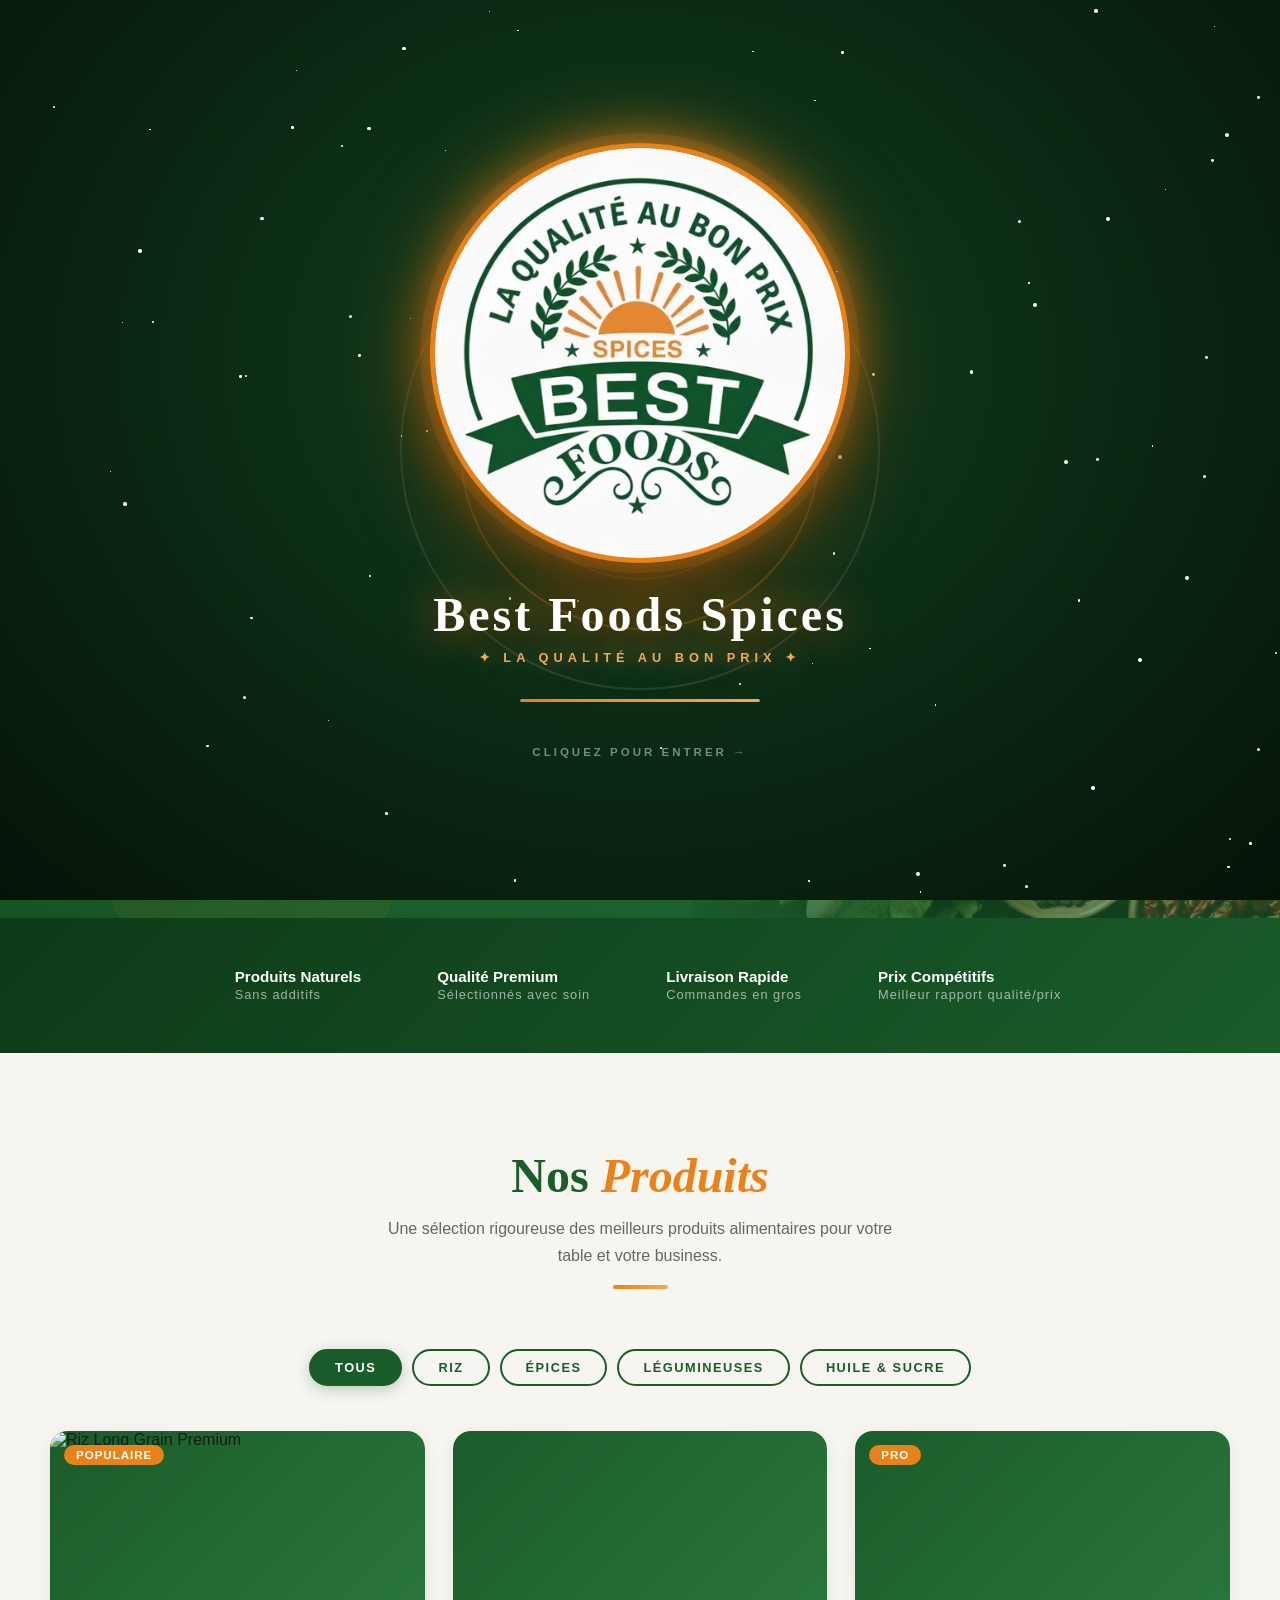
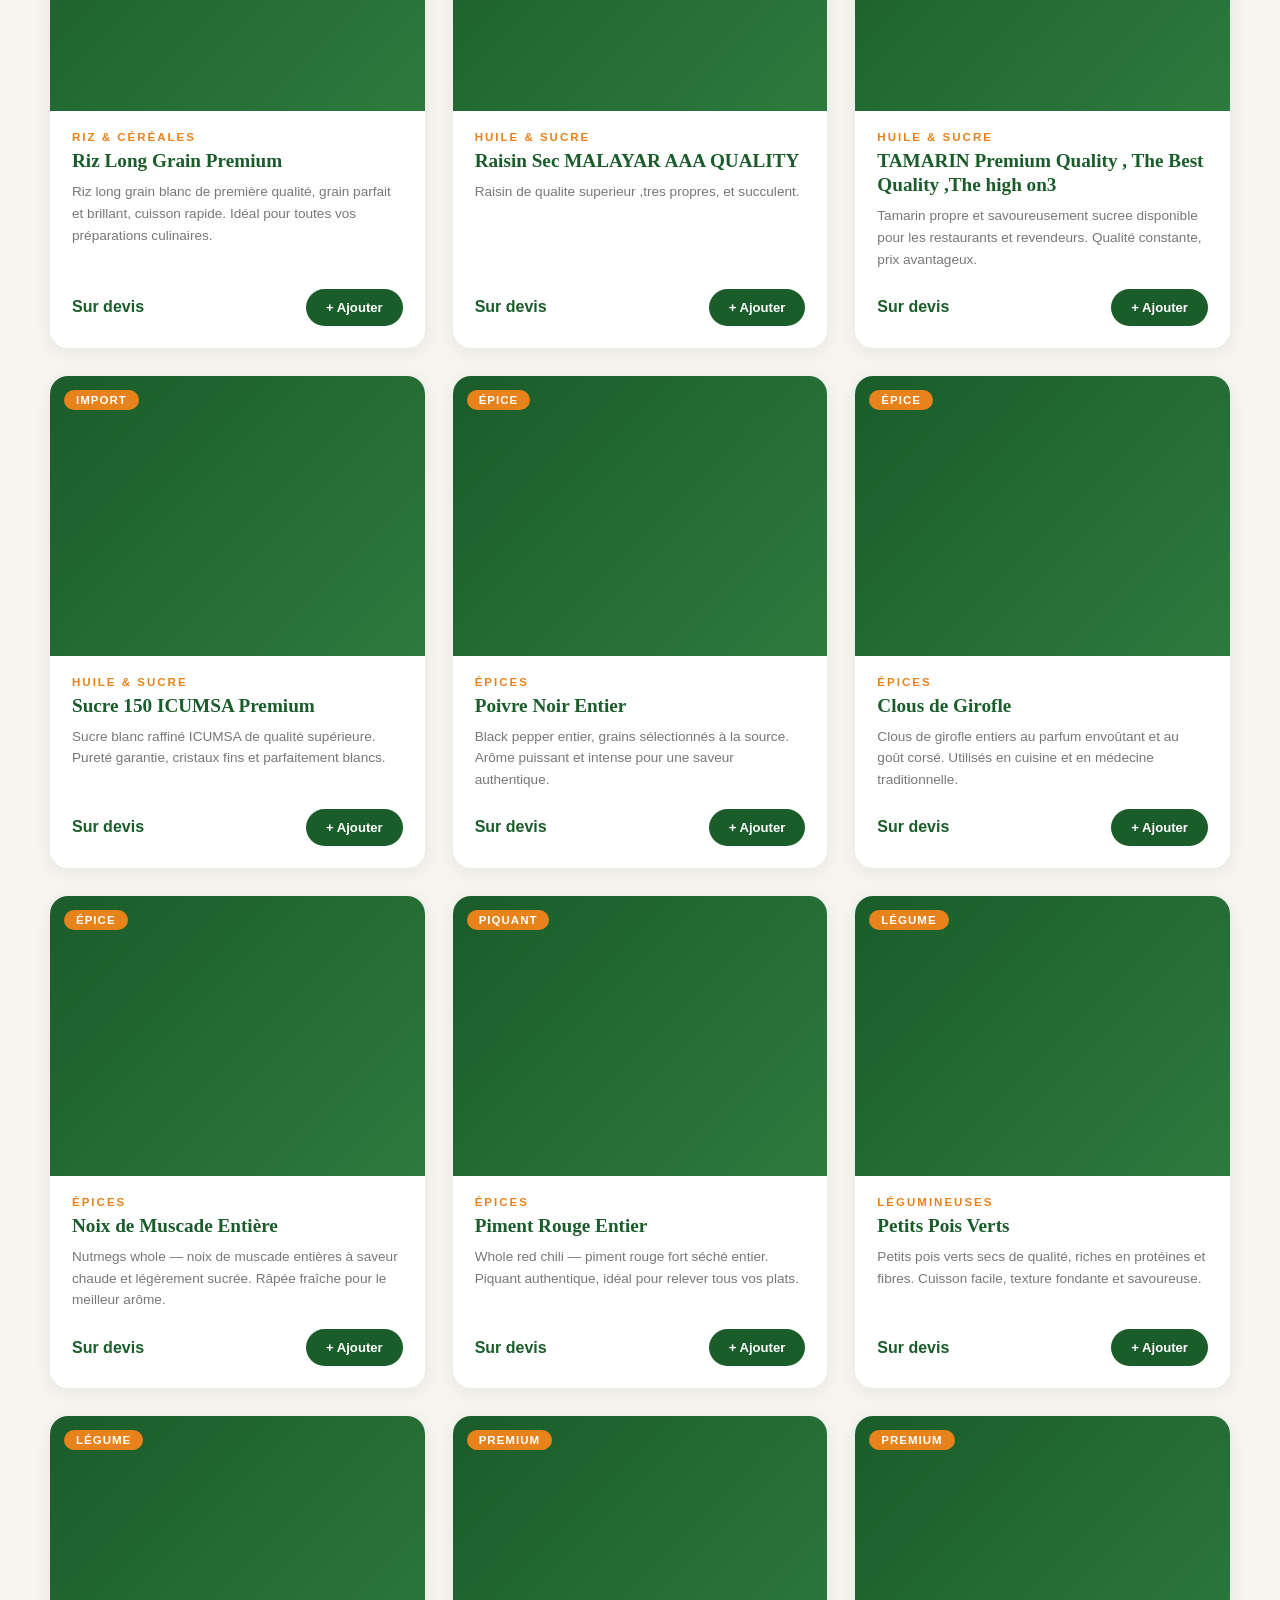
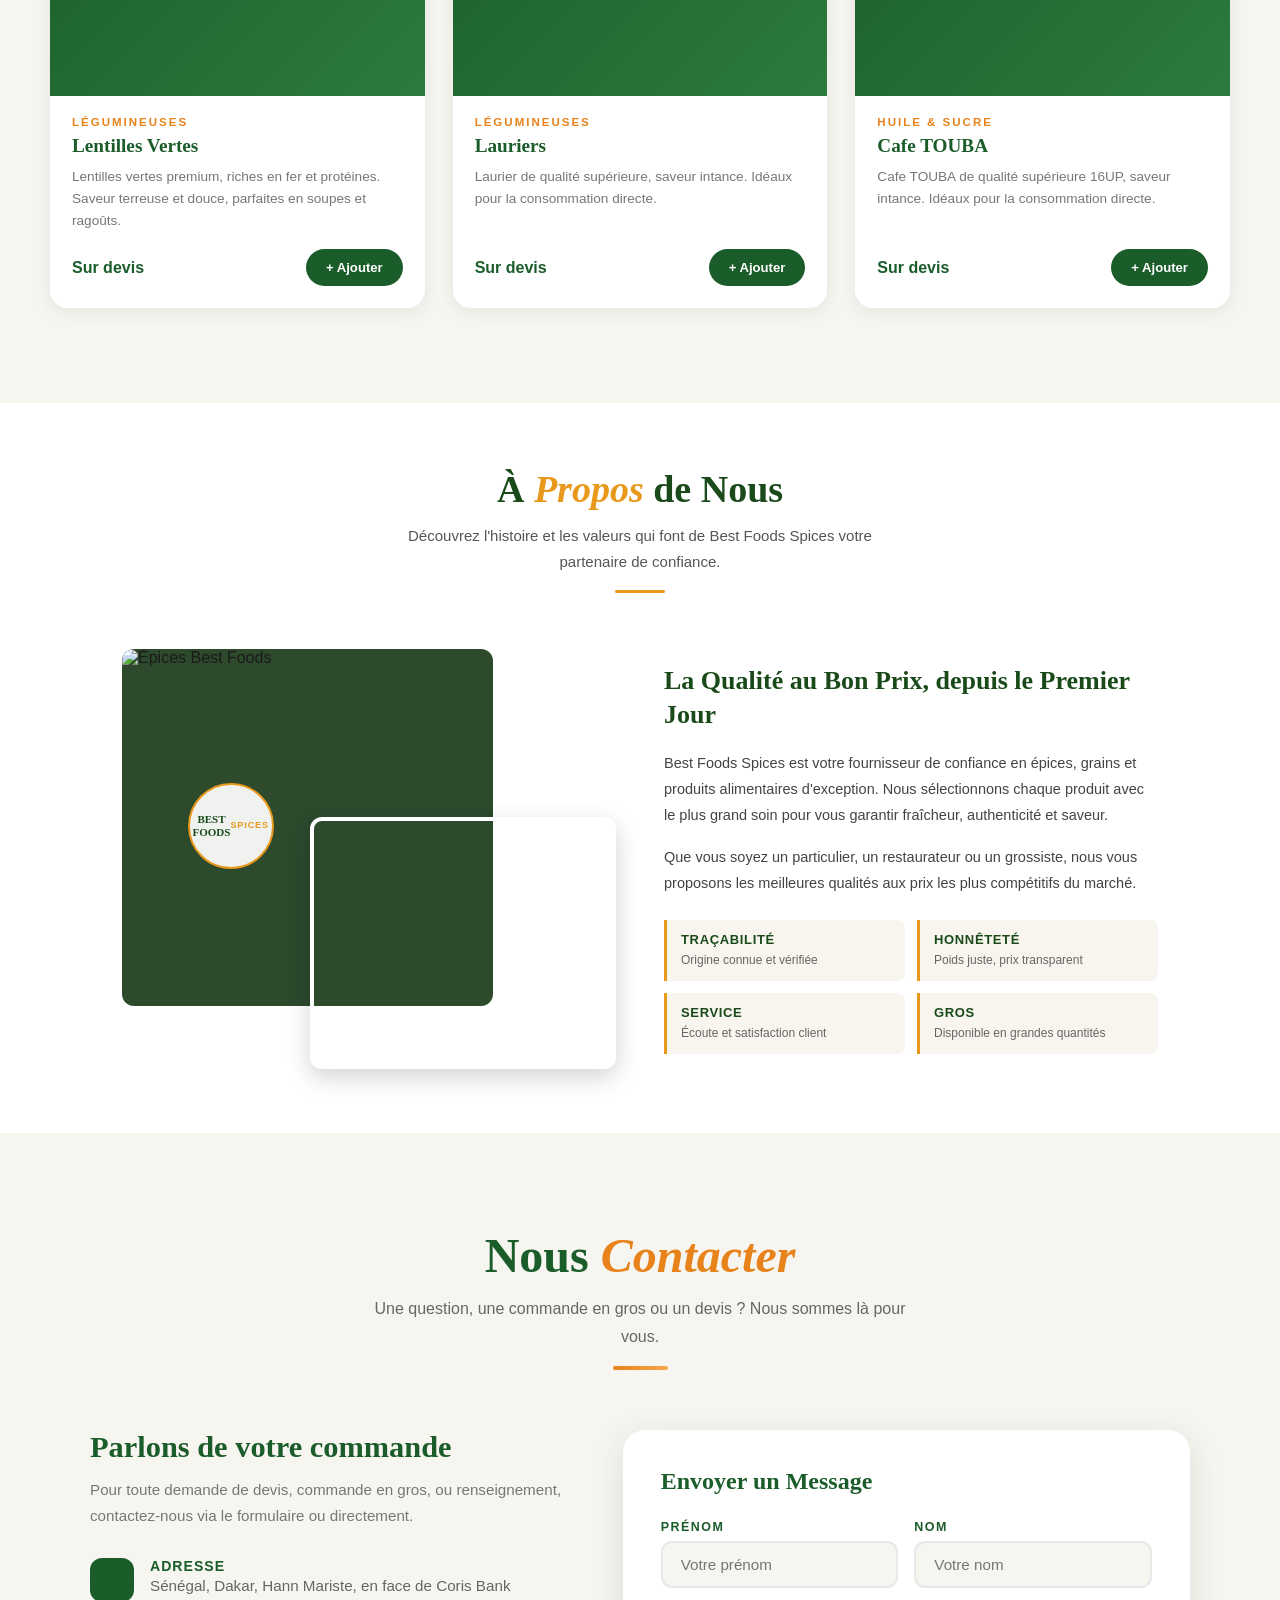
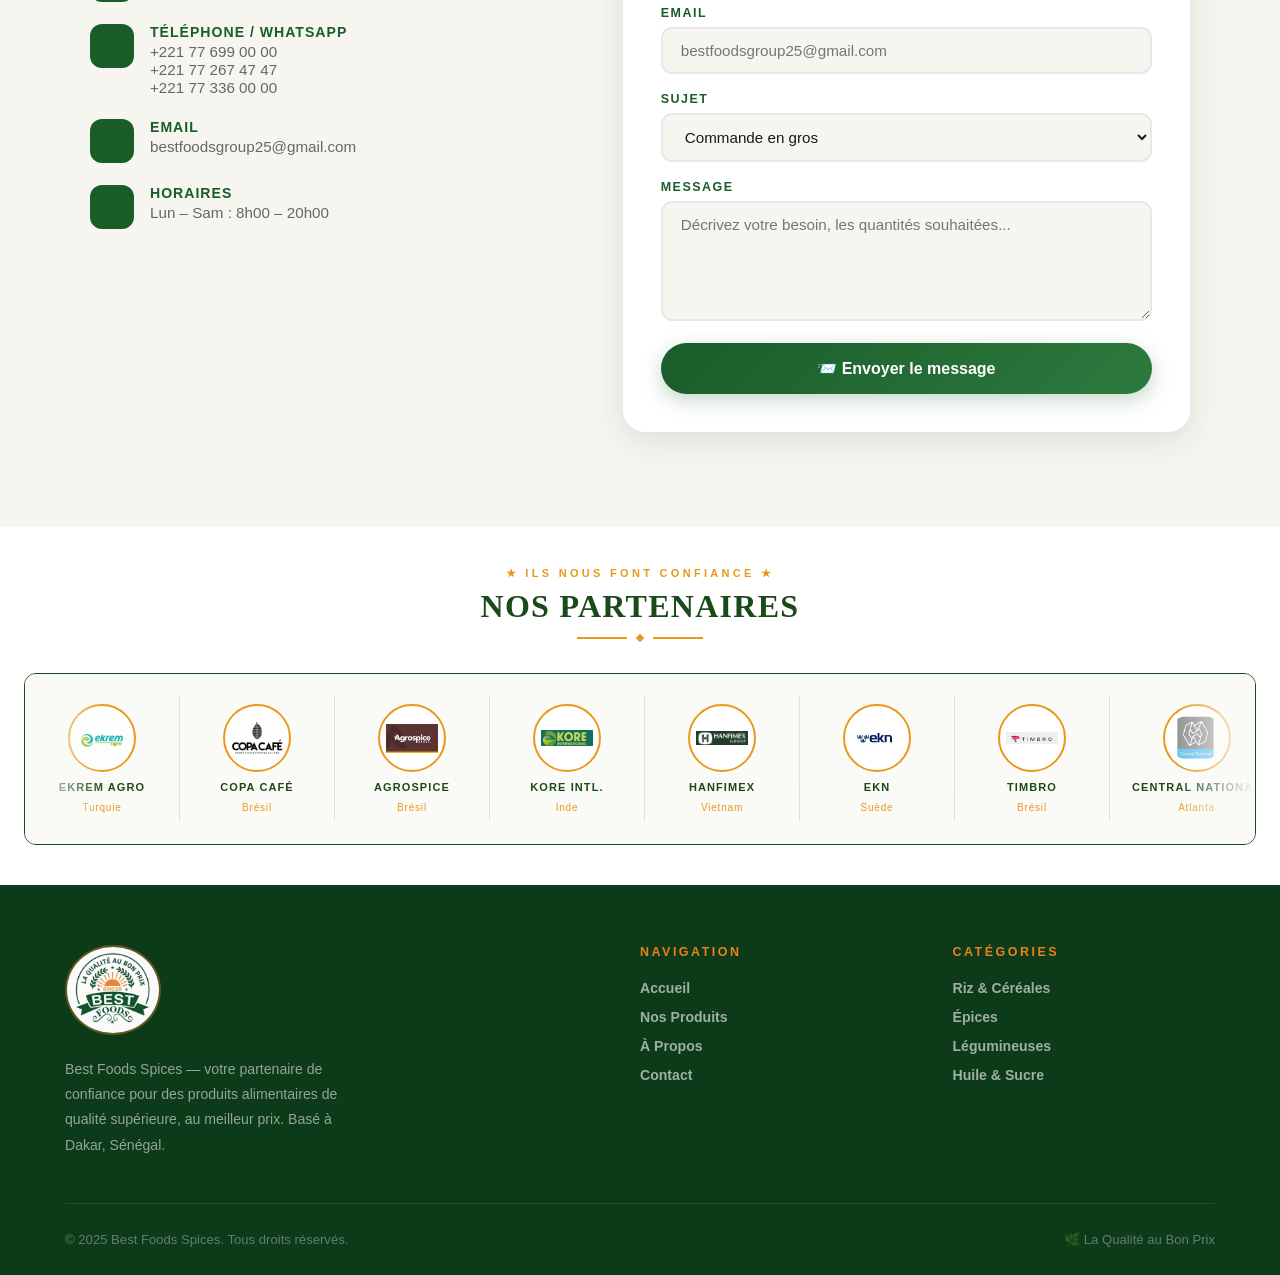
==== boutique.html @ 59ed514f "Update boutique.html" ====
<!DOCTYPE html>
<html lang="fr">
<head>
<meta charset="UTF-8">
<meta name="viewport" content="width=device-width, initial-scale=1.0">
<title>Best Foods Spices – La Qualité au Bon Prix</title>
<a href="Accueil.html">Aller vers l'accueil</a>
<link href="background.png" rel="stylesheet">
<style>
:root{
  --vert:#1a5c2a;--vert2:#2d7a3e;--vert3:#0d3a18;
  --orange:#e8821a;--orange2:#f5a94e;
  --blanc:#ffffff;--gris:#f6f5f0;--gris2:#eeede8;
  --texte:#1a1a1a;--ombre:0 8px 32px rgba(26,92,42,0.13);
}
*{margin:0;padding:0;box-sizing:border-box;}
html{scroll-behavior:smooth;}
body{font-family:'Nunito',sans-serif;color:var(--texte);background:var(--blanc);overflow-x:hidden;}

/* =========================================
   INTRO 3D LOGO
   ========================================= */
#intro{
  position:fixed;inset:0;z-index:9999;
  background:radial-gradient(ellipse at 50% 40%, #0f4020 0%, #061308 100%);
  display:flex;flex-direction:column;align-items:center;justify-content:center;
  perspective:1000px;
  cursor:pointer;
}
#intro.hide{animation:introFade 0.8s ease forwards;}
@keyframes introFade{to{opacity:0;pointer-events:none;}}
#intro.gone{display:none;}

.star{position:absolute;border-radius:50%;background:#fff;animation:twinkle ease-in-out infinite;}
@keyframes twinkle{0%,100%{opacity:0.08;}50%{opacity:0.6;}}

.intro-halo{
  position:absolute;border-radius:50%;
  background:radial-gradient(circle, rgba(26,92,42,0.6) 0%, transparent 70%);
  width:500px;height:500px;
  animation:haloPulse 2.5s ease-in-out infinite;
  pointer-events:none;
}
@keyframes haloPulse{0%,100%{transform:scale(0.9);opacity:0.5;}50%{transform:scale(1.1);opacity:0.9;}}

.intro-ring{
  position:absolute;border-radius:50%;
  border:2px solid rgba(232,130,26,0.35);
  animation:ringRotate linear infinite;
  pointer-events:none;
}
@keyframes ringRotate{from{transform:rotateX(70deg) rotate(0deg);}to{transform:rotateX(70deg) rotate(360deg);}}

#logo3d{
  position:relative;transform-style:preserve-3d;
  animation:logo3DShow 4s cubic-bezier(0.16,1,0.3,1) forwards;
  display:flex;flex-direction:column;align-items:center;gap:24px;z-index:2;
}
@keyframes logo3DShow{
  0%  {transform:translateZ(-600px) rotateY(-200deg) rotateX(40deg) scale(0.15);opacity:0;}
  15% {opacity:1;}
  50% {transform:translateZ(80px) rotateY(380deg) rotateX(-15deg) scale(1.2);}
  70% {transform:translateZ(30px) rotateY(390deg) rotateX(8deg) scale(1.08);}
  85% {transform:translateZ(0px) rotateY(360deg) rotateX(-3deg) scale(1.02);}
  100%{transform:translateZ(0px) rotateY(360deg) rotateX(0deg) scale(1);}
}

#logo3d img{
  width:420px;height:420px;border-radius:50%;object-fit:cover;
  border:5px solid var(--orange);
  box-shadow:0 0 0 10px rgba(232,130,26,0.12),0 0 50px rgba(232,130,26,0.6),0 0 100px rgba(232,130,26,0.25),0 40px 80px rgba(0,0,0,0.7);
  animation:logoGlow 4s ease-in-out forwards;display:block;
}
@keyframes logoGlow{
  0%,30%{filter:brightness(0.3) saturate(0);}
  55%{filter:brightness(1.4) saturate(1.8) drop-shadow(0 0 30px rgba(232,130,26,0.9));}
  100%{filter:brightness(1) saturate(1) drop-shadow(0 0 10px rgba(232,130,26,0.4));}
}

.intro-text{text-align:center;animation:textAppear 4s ease forwards;}
@keyframes textAppear{
  0%,35%{opacity:0;transform:translateY(40px);}
  65%{opacity:1;transform:translateY(-5px);}
  100%{opacity:1;transform:translateY(0);}
}
.intro-text .t1{font-family:'Playfair Display',serif;font-size:3rem;font-weight:900;color:var(--blanc);text-shadow:0 0 40px rgba(232,130,26,0.9),0 5px 25px rgba(0,0,0,0.6);letter-spacing:3px;display:block;}
.intro-text .t2{font-size:0.8rem;letter-spacing:5px;text-transform:uppercase;color:var(--orange2);font-weight:700;text-shadow:0 0 20px rgba(245,169,78,0.7);display:block;margin-top:8px;}

.intro-bar-wrap{width:240px;height:3px;background:rgba(255,255,255,0.1);border-radius:3px;overflow:hidden;margin-top:10px;}
.intro-bar{height:100%;background:linear-gradient(to right,var(--orange),var(--orange2));border-radius:3px;animation:barFill 3.8s ease-in-out forwards;width:0%;}
@keyframes barFill{0%{width:0%;}100%{width:100%;}}

.intro-cta{margin-top:20px;color:rgba(255,255,255,0.45);font-size:0.72rem;letter-spacing:3px;text-transform:uppercase;font-weight:700;opacity:0;animation:ctaAppear 0.8s ease forwards 3.8s;}
@keyframes ctaAppear{to{opacity:1;}}

.spark{position:absolute;width:5px;height:5px;border-radius:50%;background:var(--orange2);pointer-events:none;animation:sparkFly 0.8s ease-out forwards;opacity:0;}
@keyframes sparkFly{0%{opacity:1;transform:translate(0,0) scale(1);}100%{opacity:0;transform:translate(var(--tx),var(--ty)) scale(0);}}

/* =========================================
   NAV
   ========================================= */
nav{position:fixed;top:0;width:100%;z-index:1000;background:var(--vert);display:flex;align-items:center;justify-content:space-between;padding:0 50px;height:72px;box-shadow:0 3px 24px rgba(0,0,0,0.25);}
.logo-nav{display:flex;align-items:center;gap:13px;text-decoration:none;}
.logo-nav-wrap{position:relative;}
.logo-nav-wrap img{
  height:52px;border-radius:50%;border:2px solid var(--orange);
  box-shadow:0 0 16px rgba(232,130,26,0.4);display:block;
  animation:navLogoLand 0.9s cubic-bezier(0.34,1.56,0.64,1) both;
  animation-delay:4.5s;transform:scale(0) rotate(-180deg);
}
@keyframes navLogoLand{
  0%{transform:scale(0) rotate(-180deg);}
  60%{transform:scale(1.2) rotate(12deg);}
  80%{transform:scale(0.93) rotate(-4deg);}
  100%{transform:scale(1) rotate(0deg);}
}
.logo-nav-wrap::after{
  content:'';position:absolute;inset:-5px;border-radius:50%;
  border:2px solid var(--orange);opacity:0;
  animation:navHalo 2s ease-out infinite;animation-delay:5.5s;
}
@keyframes navHalo{0%{transform:scale(1);opacity:0.8;}100%{transform:scale(1.7);opacity:0;}}

.logo-nav .brand{display:flex;flex-direction:column;line-height:1.1;}
.logo-nav .brand span{color:var(--blanc);font-family:'Playfair Display',serif;font-size:1.25rem;font-weight:700;}
.logo-nav .brand small{color:var(--orange2);font-size:0.7rem;letter-spacing:2px;text-transform:uppercase;font-weight:600;}
.nav-links{display:flex;gap:30px;list-style:none;}
.nav-links a{color:rgba(255,255,255,0.85);text-decoration:none;font-size:0.85rem;font-weight:700;letter-spacing:1.5px;text-transform:uppercase;transition:color 0.2s;padding-bottom:3px;border-bottom:2px solid transparent;}
.nav-links a:hover{color:var(--orange2);border-bottom-color:var(--orange2);}
.panier-btn{background:var(--orange);color:var(--blanc);border:none;padding:11px 22px;border-radius:30px;cursor:pointer;font-weight:800;font-size:0.85rem;letter-spacing:1px;display:flex;align-items:center;gap:9px;font-family:'Nunito',sans-serif;transition:all 0.2s;box-shadow:0 4px 16px rgba(232,130,26,0.35);}
.panier-btn:hover{background:var(--orange2);transform:scale(1.04);}
.badge{background:var(--blanc);color:var(--vert);border-radius:50%;width:22px;height:22px;font-size:0.75rem;font-weight:900;display:flex;align-items:center;justify-content:center;}

/* HERO */
#accueil{min-height:100vh;background:linear-gradient(135deg,var(--vert3) 0%,var(--vert) 55%,#1f6b33 100%);display:flex;align-items:center;padding:100px 60px 60px;position:relative;overflow:hidden;}
.hero-bg{position:absolute;inset:0;pointer-events:none;}
.hero-bg span{position:absolute;border-radius:50%;opacity:0.06;background:var(--orange);}
.hero-bg span:nth-child(1){width:550px;height:550px;top:-120px;right:-80px;}
.hero-bg span:nth-child(2){width:300px;height:300px;bottom:-80px;left:8%;}
.hero-content{position:relative;z-index:1;max-width:620px;}
.hero-badge{display:inline-flex;align-items:center;gap:8px;background:rgba(232,130,26,0.15);border:1px solid rgba(232,130,26,0.4);padding:7px 18px;border-radius:25px;color:var(--orange2);font-size:0.78rem;font-weight:700;letter-spacing:2px;text-transform:uppercase;margin-bottom:28px;}
.hero-content h1{font-family:'Playfair Display',serif;font-size:clamp(2.8rem,5.5vw,4.8rem);color:var(--blanc);font-weight:900;line-height:1.08;margin-bottom:20px;}
.hero-content h1 em{color:var(--orange);font-style:italic;}
.hero-sub{color:rgba(255,255,255,0.68);font-size:1.05rem;line-height:1.7;margin-bottom:38px;max-width:480px;}
.hero-btns{display:flex;gap:15px;flex-wrap:wrap;}
.btn-primary{background:var(--orange);color:var(--blanc);padding:16px 40px;border-radius:40px;text-decoration:none;font-weight:800;font-size:1rem;transition:all 0.25s;box-shadow:0 8px 30px rgba(232,130,26,0.45);}
.btn-primary:hover{background:var(--orange2);transform:translateY(-3px);}
.btn-outline{border:2px solid rgba(255,255,255,0.45);color:var(--blanc);padding:16px 38px;border-radius:40px;text-decoration:none;font-weight:700;font-size:1rem;transition:all 0.25s;}
.btn-outline:hover{border-color:var(--blanc);background:rgba(255,255,255,0.1);}
.hero-img-side{position:absolute;right:0;top:0;height:100%;width:46%;overflow:hidden;}
.hero-img-side::before{content:'';position:absolute;left:0;top:0;bottom:0;width:250px;z-index:1;background:linear-gradient(to right,var(--vert) 0%,transparent 100%);}
.hero-img-side img{width:100%;height:100%;object-fit:cover;opacity:0.4;}
.hero-stats{display:flex;gap:40px;margin-top:55px;flex-wrap:wrap;}
.stat{text-align:left;border-left:3px solid var(--orange);padding-left:16px;}
.stat strong{display:block;font-size:2rem;font-weight:900;color:var(--blanc);font-family:'Playfair Display',serif;line-height:1;}
.stat span{color:rgba(255,255,255,0.55);font-size:0.78rem;letter-spacing:1.5px;text-transform:uppercase;font-weight:600;}

/* FEATURES BAND */
.features-band{background:linear-gradient(135deg,var(--vert3),var(--vert));padding:50px;display:flex;justify-content:center;gap:60px;flex-wrap:wrap;}
.feature{display:flex;align-items:center;gap:16px;}
.feature-icon{font-size:2.2rem;}
.feature-text strong{display:block;color:var(--blanc);font-weight:800;font-size:0.95rem;}
.feature-text span{color:rgba(255,255,255,0.6);font-size:0.8rem;letter-spacing:1px;}

/* SECTIONS */
section{padding:95px 50px;}
.section-title{text-align:center;margin-bottom:60px;}
.section-title h2{font-family:'Playfair Display',serif;font-size:clamp(2rem,4vw,3rem);color:var(--vert);font-weight:900;}
.section-title h2 em{color:var(--orange);font-style:italic;}
.section-title p{color:#666;margin-top:12px;font-size:1rem;max-width:540px;margin-left:auto;margin-right:auto;line-height:1.7;}
.ligne{width:55px;height:4px;background:linear-gradient(to right,var(--orange),var(--orange2));margin:16px auto 0;border-radius:2px;}

/* PRODUITS */
#produits{background:var(--gris);}
.filtres{display:flex;gap:10px;justify-content:center;flex-wrap:wrap;margin-bottom:45px;}
.filtre-btn{padding:9px 24px;border-radius:25px;border:2px solid var(--vert);background:transparent;color:var(--vert);cursor:pointer;font-weight:700;font-size:0.8rem;letter-spacing:1.5px;text-transform:uppercase;transition:all 0.2s;font-family:'Nunito',sans-serif;}
.filtre-btn.active,.filtre-btn:hover{background:var(--vert);color:var(--blanc);box-shadow:0 4px 14px rgba(26,92,42,0.25);}
.grille-produits{display:grid;grid-template-columns:repeat(auto-fill,minmax(340px,1fr));gap:28px;max-width:1250px;margin:0 auto;}
.carte-produit{background:var(--blanc);border-radius:18px;overflow:hidden;box-shadow:0 4px 18px rgba(0,0,0,0.07);transition:all 0.3s;display:flex;flex-direction:column;}
.carte-produit:hover{transform:translateY(-7px);box-shadow:0 16px 44px rgba(26,92,42,0.16);}
.produit-img-wrap{position:relative;height:280px;overflow:hidden;background:linear-gradient(135deg,var(--vert),var(--vert2));}
.produit-img-wrap img{width:100%;height:100%;object-fit:cover;transition:transform 0.4s;display:block;}
.carte-produit:hover .produit-img-wrap img{transform:scale(1.07);}
.produit-emoji-fallback{width:100%;height:100%;display:flex;align-items:center;justify-content:center;font-size:5rem;}
.produit-tag{position:absolute;top:14px;left:14px;background:var(--orange);color:var(--blanc);padding:4px 12px;border-radius:20px;font-size:0.72rem;font-weight:800;letter-spacing:1px;text-transform:uppercase;}
.produit-info{padding:20px 22px 22px;flex:1;display:flex;flex-direction:column;}
.produit-categorie{font-size:0.72rem;text-transform:uppercase;letter-spacing:2px;color:var(--orange);font-weight:800;margin-bottom:6px;}
.produit-nom{font-family:'Playfair Display',serif;font-size:1.2rem;font-weight:700;color:var(--vert);margin-bottom:8px;line-height:1.25;}
.produit-desc{font-size:0.85rem;color:#777;line-height:1.6;margin-bottom:18px;flex:1;}
.produit-footer{display:flex;align-items:center;justify-content:space-between;margin-top:auto;}
.produit-prix{font-size:1rem;font-weight:800;color:var(--vert);}
.btn-ajouter{background:var(--vert);color:var(--blanc);border:none;padding:11px 20px;border-radius:25px;cursor:pointer;font-weight:800;font-size:0.82rem;transition:all 0.2s;font-family:'Nunito',sans-serif;}
.btn-ajouter:hover{background:var(--orange);transform:scale(1.06);}

/* PANIER */
.panier-overlay{position:fixed;inset:0;background:rgba(0,0,0,0.55);z-index:2000;opacity:0;pointer-events:none;transition:opacity 0.3s;}
.panier-overlay.open{opacity:1;pointer-events:all;}
.panier-drawer{position:fixed;right:0;top:0;height:100vh;width:430px;max-width:96vw;background:var(--blanc);z-index:2001;transform:translateX(110%);transition:transform 0.38s cubic-bezier(0.4,0,0.2,1);display:flex;flex-direction:column;box-shadow:-12px 0 50px rgba(0,0,0,0.22);}
.panier-overlay.open .panier-drawer{transform:translateX(0);}
.panier-header{background:linear-gradient(135deg,var(--vert),var(--vert2));color:var(--blanc);padding:26px 28px;display:flex;align-items:center;justify-content:space-between;}
.panier-header h3{font-family:'Playfair Display',serif;font-size:1.5rem;}
.close-btn{background:none;border:none;color:var(--blanc);font-size:2rem;cursor:pointer;line-height:1;transition:transform 0.2s;}
.close-btn:hover{transform:rotate(90deg);}
.panier-items{flex:1;overflow-y:auto;padding:18px 22px;}
.panier-vide{text-align:center;padding:70px 20px;color:#bbb;}
.panier-vide .icon{font-size:4.5rem;display:block;margin-bottom:15px;}
.panier-vide p{font-size:1rem;color:#aaa;}
.item-panier{display:flex;align-items:center;gap:14px;padding:14px 0;border-bottom:1px solid #f0f0f0;}
.item-img{width:55px;height:55px;border-radius:10px;object-fit:cover;flex-shrink:0;background:var(--gris);}
.item-info{flex:1;}
.item-nom{font-weight:700;color:var(--vert);font-size:0.92rem;margin-bottom:3px;}
.item-prix{color:var(--orange);font-weight:800;font-size:0.9rem;}
.item-qte{display:flex;align-items:center;gap:9px;margin-top:6px;}
.qte-btn{background:var(--vert);color:var(--blanc);border:none;width:26px;height:26px;border-radius:50%;cursor:pointer;font-size:1rem;font-weight:700;display:flex;align-items:center;justify-content:center;transition:background 0.2s;}
.qte-btn:hover{background:var(--orange);}
.qte-val{font-weight:800;font-size:0.95rem;min-width:22px;text-align:center;}
.suppr-btn{background:none;border:none;color:#ddd;font-size:1.4rem;cursor:pointer;transition:color 0.2s;margin-left:auto;}
.suppr-btn:hover{color:#e74c3c;}
.panier-footer{padding:20px 24px;border-top:2px solid #f0f0f0;}
.total{display:flex;justify-content:space-between;align-items:center;margin-bottom:8px;}
.total span{font-size:0.95rem;color:#888;font-weight:600;}
.total strong{font-size:1.5rem;font-weight:900;color:var(--vert);font-family:'Playfair Display',serif;}
.btn-vider{width:100%;background:transparent;border:2px solid #ddd;color:#aaa;padding:11px;border-radius:30px;font-family:'Nunito',sans-serif;font-weight:700;cursor:pointer;margin-bottom:12px;transition:all 0.2s;font-size:0.85rem;}
.btn-vider:hover{border-color:#e74c3c;color:#e74c3c;}
.btn-commander{width:100%;background:linear-gradient(135deg,var(--orange),#d4700d);color:var(--blanc);border:none;padding:18px;border-radius:35px;font-size:1rem;font-weight:800;cursor:pointer;letter-spacing:0.5px;transition:all 0.2s;font-family:'Nunito',sans-serif;box-shadow:0 6px 20px rgba(232,130,26,0.35);}
.btn-commander:hover{background:linear-gradient(135deg,var(--vert),var(--vert2));}

/* À PROPOS */
#apropos{background:var(--blanc);}
.apropos-grid{display:grid;grid-template-columns:1fr 1fr;gap:70px;align-items:center;max-width:1150px;margin:0 auto;}
.apropos-img-stack{position:relative;height:480px;}
.apropos-img-main{width:75%;height:400px;border-radius:20px;object-fit:cover;box-shadow:0 20px 60px rgba(26,92,42,0.18);position:absolute;top:0;left:0;}
.apropos-img-sec{width:55%;height:260px;border-radius:16px;object-fit:cover;box-shadow:0 12px 40px rgba(26,92,42,0.22);position:absolute;bottom:0;right:0;border:5px solid var(--blanc)  ;}
.apropos-badge{position:absolute;top:210px;right:0;background:var(--orange);color:var(--blanc);padding:14px 20px;border-radius:16px;text-align:center;box-shadow:0 8px 24px rgba(232,130,26,0.35);z-index:2;}
.apropos-badge strong{display:block;font-size:2rem;font-family:'Playfair Display',serif;font-weight:900;}
.apropos-badge span{font-size:0.75rem;letter-spacing:1.5px;text-transform:uppercase;font-weight:700;}
.apropos-texte h3{font-family:'Playfair Display',serif;font-size:2.2rem;color:var(--vert);margin-bottom:20px;line-height:1.2;}
.apropos-texte p{color:#666;line-height:1.85;margin-bottom:16px;font-size:0.98rem;}
.valeurs{display:grid;grid-template-columns:1fr 1fr;gap:14px;margin-top:28px;}
.valeur{background:var(--gris);padding:18px;border-radius:13px;border-left:4px solid var(--orange);transition:all 0.25s;}
.valeur:hover{background:var(--gris2);transform:translateX(5px);}
.valeur strong{color:var(--vert);display:block;margin-bottom:4px;font-size:0.88rem;font-weight:800;}
.valeur span{color:#888;font-size:0.82rem;}

/* CONTACT */
#contact{background:var(--gris);}
.contact-grid{display:grid;grid-template-columns:1fr 1.2fr;gap:60px;max-width:1100px;margin:0 auto;}
.contact-info h3{font-family:'Playfair Display',serif;font-size:1.9rem;color:var(--vert);margin-bottom:12px;}
.contact-info>p{color:#777;font-size:0.95rem;line-height:1.7;margin-bottom:30px;}
.info-item{display:flex;align-items:flex-start;gap:16px;margin-bottom:22px;}
.info-icon{font-size:1.2rem;width:44px;height:44px;background:var(--vert);border-radius:12px;display:flex;align-items:center;justify-content:center;flex-shrink:0;}
.info-text strong{display:block;color:var(--vert);font-size:0.88rem;margin-bottom:3px;text-transform:uppercase;letter-spacing:1px;font-weight:800;}
.info-text span{color:#666;font-size:0.95rem;}
.contact-form{background:var(--blanc);padding:38px;border-radius:22px;box-shadow:var(--ombre);}
.contact-form h4{font-family:'Playfair Display',serif;font-size:1.5rem;color:var(--vert);margin-bottom:25px;}
.form-group{margin-bottom:18px;}
.form-group label{display:block;font-weight:800;color:var(--vert);margin-bottom:7px;font-size:0.78rem;text-transform:uppercase;letter-spacing:1.5px;}
.form-group input,.form-group textarea,.form-group select{width:100%;padding:13px 18px;border:2px solid #e8e8e8;border-radius:11px;font-size:0.95rem;font-family:'Nunito',sans-serif;outline:none;transition:border-color 0.2s;background:var(--gris);color:var(--texte);}
.form-group input:focus,.form-group textarea:focus,.form-group select:focus{border-color:var(--vert);background:var(--blanc);}
.form-group textarea{height:120px;resize:vertical;}
.form-row{display:grid;grid-template-columns:1fr 1fr;gap:16px;}
.btn-envoyer{width:100%;background:linear-gradient(135deg,var(--vert),var(--vert2));color:var(--blanc);border:none;padding:16px;border-radius:35px;font-size:1rem;font-weight:800;cursor:pointer;transition:all 0.2s;font-family:'Nunito',sans-serif;box-shadow:0 6px 20px rgba(26,92,42,0.25);}
.btn-envoyer:hover{background:linear-gradient(135deg,var(--orange),#d4700d);}

/* FOOTER */
footer{background:var(--vert3);color:rgba(255,255,255,0.7);padding:60px 50px 28px;}
.footer-grid{display:grid;grid-template-columns:2fr 1fr 1fr;gap:50px;max-width:1150px;margin:0 auto 45px;}
.footer-brand img{height:90px;border-radius:50%;margin-bottom:18px;border:2px solid rgba(232,130,26,0.4);}
.footer-brand p{font-size:0.88rem;line-height:1.8;color:rgba(255,255,255,0.55);max-width:280px;}
.footer-col h4{color:var(--orange);font-size:0.78rem;letter-spacing:2.5px;text-transform:uppercase;font-weight:800;margin-bottom:20px;}
.footer-col ul{list-style:none;}
.footer-col ul li{margin-bottom:11px;}
.footer-col ul li a{color:rgba(255,255,255,0.6);text-decoration:none;font-size:0.88rem;transition:color 0.2s;font-weight:600;}
.footer-col ul li a:hover{color:var(--orange2);}
.footer-bottom{border-top:1px solid rgba(255,255,255,0.1);padding-top:28px;display:flex;justify-content:space-between;align-items:center;font-size:0.82rem;color:rgba(255,255,255,0.35);max-width:1150px;margin:0 auto;flex-wrap:wrap;gap:10px;}

/* TOAST */
.toast{position:fixed;bottom:32px;right:32px;background:var(--vert);color:var(--blanc);padding:15px 26px;border-radius:35px;font-weight:800;font-size:0.88rem;box-shadow:0 10px 35px rgba(0,0,0,0.22);transform:translateY(110px);opacity:0;transition:all 0.35s cubic-bezier(0.4,0,0.2,1);z-index:5000;display:flex;align-items:center;gap:10px;}
.toast.show{transform:translateY(0);opacity:1;}

/* MODAL */
.modal-overlay{position:fixed;inset:0;background:rgba(0,0,0,0.6);z-index:3000;display:none;align-items:center;justify-content:center;}
.modal-overlay.open{display:flex;}
.modal{background:var(--blanc);border-radius:22px;padding:40px;max-width:480px;width:90%;text-align:center;box-shadow:0 30px 80px rgba(0,0,0,0.3);}
.modal h3{font-family:'Playfair Display',serif;font-size:1.8rem;color:var(--vert);margin-bottom:12px;}
.modal p{color:#777;font-size:0.95rem;line-height:1.7;margin-bottom:24px;}

@media(max-width:900px){
  nav{padding:0 22px;}
  .nav-links{display:none;}
  section{padding:65px 22px;}
  .apropos-grid,.contact-grid,.footer-grid{grid-template-columns:1fr;}
  .hero-img-side{display:none;}
  .hero-stats{gap:22px;}
  .valeurs,.form-row{grid-template-columns:1fr;}
  .features-band{gap:30px;padding:35px 22px;}
  .footer-bottom{flex-direction:column;text-align:center;}
  .apropos-img-stack{height:320px;}
  .apropos-img-main{width:80%;height:270px;}
  .apropos-img-sec{width:58%;height:180px;}
  #logo3d img{width:160px;height:160px;}
  .intro-text .t1{font-size:2rem;}
}
</style>
</head>
<body>

<!-- ====== INTRO 3D ====== -->
<div id="intro" onclick="closeIntro()">
  <div class="intro-halo"></div>
  <div class="intro-ring" style="width:360px;height:360px;animation-duration:12s;"></div>
  <div class="intro-ring" style="width:480px;height:480px;border-color:rgba(255,255,255,0.1);animation-duration:20s;animation-direction:reverse;"></div>
  <div class="intro-ring" style="width:260px;height:260px;border-color:rgba(245,169,78,0.2);animation-duration:8s;"></div>

  <div id="logo3d">
    <img src="[data-uri]" alt="Best Foods Spices Logo">
    <div class="intro-text">
      <span class="t1">Best Foods Spices</span>
      <span class="t2">✦ La Qualité au Bon Prix ✦</span>
    </div>
    <div class="intro-bar-wrap"><div class="intro-bar"></div></div>
    <div class="intro-cta">Cliquez pour entrer →</div>
  </div>
</div>

<!-- NAVBAR -->
<nav>
  <a href="#accueil" class="logo-nav">
    <div class="logo-nav-wrap">
      <img src="[data-uri]" alt="Best Foods Logo">
    </div>
    <div class="brand"><span>Best Foods</span><small>Spices &amp; Épicerie</small></div>
  </a>
  <ul class="nav-links">
    <li><a href="index.html">Accueil</a></li>
    <li><a href="#produits">Produits</a></li>
    <li><a href="#apropos">À Propos</a></li>
    <li><a href="#contact">Contact</a></li>
  </ul>
  <button class="panier-btn" onclick="togglePanier()">🛒 Panier <span class="badge" id="badge">0</span></button>
</nav>

<!-- HERO -->
<section id="accueil">
  <div class="hero-bg"><span></span><span></span></div>
  <div class="hero-content">
    <div class="hero-badge">⭐ La Qualité au Bon Prix</div>
    <h1>Les Saveurs <em>Authentiques</em> du Monde</h1>
    <p class="hero-sub">Riz, épices, légumineuses et huiles de qualité supérieure — sélectionnés avec soin pour votre cuisine et votre commerce.</p>
    <div class="hero-btns">
      <a href="#produits" class="btn-primary">Découvrir nos produits</a>
      <a href="#contact" class="btn-outline">Nous contacter</a>
    </div>
    <div class="hero-stats">
      <div class="stat"><strong>100%</strong><span>Qualité garantie</span></div>
      <div class="stat"><strong>13</strong><span>Produits</span></div>
      <div class="stat"><strong>Gros</strong><span>Prix de gros</span></div>
    </div>
  </div>
  <div class="hero-img-side">
    <img src="background.png" alt="Épices">
  </div>
</section>

<!-- BAND -->
<div class="features-band">
  <div class="feature"><div class="feature-icon"></div><div class="feature-text"><strong>Produits Naturels</strong><span>Sans additifs</span></div></div>
  <div class="feature"><div class="feature-icon"></div><div class="feature-text"><strong>Qualité Premium</strong><span>Sélectionnés avec soin</span></div></div>
  <div class="feature"><div class="feature-icon"></div><div class="feature-text"><strong>Livraison Rapide</strong><span>Commandes en gros</span></div></div>
  <div class="feature"><div class="feature-icon"></div><div class="feature-text"><strong>Prix Compétitifs</strong><span>Meilleur rapport qualité/prix</span></div></div>
</div>

<!-- PRODUITS -->
<section id="produits">
  <div class="section-title">
    <h2>Nos <em>Produits</em></h2>
    <p>Une sélection rigoureuse des meilleurs produits alimentaires pour votre table et votre business.</p>
    <div class="ligne"></div>
  </div>
  <div class="filtres">
    <button class="filtre-btn active" onclick="filtrer('tous',this)">Tous</button>
    <button class="filtre-btn" onclick="filtrer('riz',this)">Riz</button>
    <button class="filtre-btn" onclick="filtrer('epices',this)">Épices</button>
    <button class="filtre-btn" onclick="filtrer('legumes',this)">Légumineuses</button>
    <button class="filtre-btn" onclick="filtrer('huile',this)">Huile &amp; Sucre</button>
  </div>
  <div class="grille-produits" id="grille"></div>
</section>

<!-- À PROPOS -->
<!-- ===== SECTION À PROPOS BEST FOODS — VIDÉO EN BOUCLE ===== -->
<!-- 
  IMPORTANT : Place le fichier pot.mp4 dans le même dossier que ta page HTML
  ou change le chemin src="pot.mp4" vers le bon emplacement ex: src="videos/pot.mp4"
-->
<!-- <link href="https://fonts.googleapis.com/css2?family=Playfair+Display:wght@700;900&family=Raleway:wght@300;400;600;700&display=swap" rel="stylesheet"> -->

<style>
  #about {
    padding: 4rem 2rem;
    font-family: 'Raleway', sans-serif;
    max-width: 1100px;
    margin: 0 auto;
  }

  #about .about-header {
    text-align: center;
    margin-bottom: 3.5rem;
  }

  #about .about-header h2 {
    font-family: 'Playfair Display', serif;
    font-size: 38px;
    font-weight: 700;
    color: #1A4A1A;
    margin: 0 0 12px;
  }

  #about .about-header h2 em {
    color: #E8991C;
    font-style: italic;
  }

  #about .about-header p {
    font-family: 'Raleway', sans-serif;
    font-size: 15px;
    color: #555;
    max-width: 520px;
    margin: 0 auto 16px;
    line-height: 1.7;
  }

  #about .about-rule {
    width: 50px;
    height: 3px;
    background: #E8991C;
    margin: 0 auto;
    border-radius: 2px;
  }

  /* GRILLE : images/vidéo à gauche, texte à droite */
  #about .about-grid {
    display: grid;
    grid-template-columns: 1fr 1fr;
    gap: 3rem;
    align-items: center;
  }

  @media (max-width: 768px) {
    #about .about-grid {
      grid-template-columns: 1fr;
    }
  }

  /* ZONE MÉDIAS : superposition photo + vidéo */
  #about .about-media {
    position: relative;
    height: 420px;
  }

  /* Image de fond (épices) */
  #about .about-media .media-bg {
    position: absolute;
    top: 0;
    left: 0;
    width: 75%;
    height: 85%;
    object-fit: cover;
    border-radius: 12px;
    z-index: 1;
  }

  /* Vidéo en boucle par-dessus */
  #about .about-media .media-video {
    position: absolute;
    bottom: 0;
    right: 0;
    width: 62%;
    height: 60%;
    object-fit: cover;
    border-radius: 12px;
    border: 4px solid #ffffff;
    z-index: 2;
    box-shadow: 0 8px 24px rgba(0,0,0,0.18);
  }

  /* Badge logo Best Foods centré sur la photo de fond */
  #about .about-media .media-badge {
    position: absolute;
    top: 50%;
    left: 25%;
    transform: translate(-50%, -50%);
    z-index: 3;
    width: 90px;
    height: 90px;
    border-radius: 50%;
    background: rgba(255,255,255,0.92);
    display: flex;
    align-items: center;
    justify-content: center;
    border: 2px solid #E8991C;
    font-family: 'Playfair Display', serif;
    font-size: 13px;
    font-weight: 900;
    color: #1A4A1A;
    text-align: center;
    line-height: 1.2;
    padding: 8px;
  }

  /* TEXTE DROITE */
  #about .about-content h3 {
    font-family: 'Playfair Display', serif;
    font-size: 26px;
    font-weight: 700;
    color: #1A4A1A;
    margin: 0 0 18px;
    line-height: 1.3;
  }

  #about .about-content p {
    font-family: 'Raleway', sans-serif;
    font-size: 14.5px;
    color: #444;
    line-height: 1.8;
    margin-bottom: 16px;
  }

  /* Grille des 4 valeurs */
  #about .values-grid {
    display: grid;
    grid-template-columns: 1fr 1fr;
    gap: 12px;
    margin-top: 24px;
  }

  #about .value-card {
    background: #F7F5EE;
    border-left: 3px solid #E8991C;
    border-radius: 0 8px 8px 0;
    padding: 12px 14px;
  }

  #about .value-card .v-title {
    font-family: 'Raleway', sans-serif;
    font-size: 13px;
    font-weight: 700;
    color: #1A4A1A;
    margin-bottom: 4px;
    text-transform: uppercase;
    letter-spacing: 0.05em;
  }

  #about .value-card .v-desc {
    font-family: 'Raleway', sans-serif;
    font-size: 12px;
    color: #666;
    line-height: 1.5;
  }
</style>

<section id="about">
  <div class="about-header">
    <h2>À <em>Propos</em> de Nous</h2>
    <p>Découvrez l'histoire et les valeurs qui font de Best Foods Spices votre partenaire de confiance.</p>
    <div class="about-rule"></div>
  </div>

  <div class="about-grid">

    <!-- COLONNE GAUCHE : médias -->
    <div class="about-media">
      <!-- Image de fond épices (remplace par ta vraie image) -->
      <img
        class="media-bg"
        src="images/background.png"
        alt="Épices Best Foods"
        onerror="this.style.background='#2D4A2D';this.style.borderRadius='12px'"
      >

      <!-- 
        VIDÉO EN BOUCLE — autoplay + muted obligatoire pour la boucle auto dans les navigateurs
        Remplace "pot.mp4" par le chemin exact de ta vidéo sur ton serveur
      -->
      <video
        class="media-video"
        src="pot.mp4"
        autoplay
        loop
        muted
        playsinline
      ></video>

      <!-- Badge Best Foods -->
      <div class="about-media-badge" style="
        position:absolute;
        top:42%;
        left:22%;
        transform:translate(-50%,-50%);
        z-index:3;
        width:86px;
        height:86px;
        border-radius:50%;
        background:rgba(255,255,255,0.93);
        display:flex;
        align-items:center;
        justify-content:center;
        border:2px solid #E8991C;
        font-family:'Playfair Display',serif;
        font-size:11px;
        font-weight:900;
        color:#1A4A1A;
        text-align:center;
        line-height:1.2;
        padding:8px;
        box-sizing:border-box;
      ">BEST<br>FOODS<br><span style="font-size:9px;color:#E8991C;font-family:'Raleway',sans-serif;font-weight:700;letter-spacing:0.1em;">SPICES</span></div>
    </div>

    <!-- COLONNE DROITE : texte -->
    <div class="about-content">
      <h3>La Qualité au Bon Prix, depuis le Premier Jour</h3>
      <p>
        Best Foods Spices est votre fournisseur de confiance en épices, grains et
        produits alimentaires d'exception. Nous sélectionnons chaque produit avec le
        plus grand soin pour vous garantir fraîcheur, authenticité et saveur.
      </p>
      <p>
        Que vous soyez un particulier, un restaurateur ou un grossiste, nous vous
        proposons les meilleures qualités aux prix les plus compétitifs du marché.
      </p>

      <div class="values-grid">
        <div class="value-card">
          <div class="v-title">Traçabilité</div>
          <div class="v-desc">Origine connue et vérifiée</div>
        </div>
        <div class="value-card">
          <div class="v-title">Honnêteté</div>
          <div class="v-desc">Poids juste, prix transparent</div>
        </div>
        <div class="value-card">
          <div class="v-title">Service</div>
          <div class="v-desc">Écoute et satisfaction client</div>
        </div>
        <div class="value-card">
          <div class="v-title">Gros</div>
          <div class="v-desc">Disponible en grandes quantités</div>
        </div>
      </div>
    </div>

  </div>
</section>

<!-- CONTACT -->
<section id="contact">
  <div class="section-title">
    <h2>Nous <em>Contacter</em></h2>
    <p>Une question, une commande en gros ou un devis ? Nous sommes là pour vous.</p>
    <div class="ligne"></div>
  </div>
  <div class="contact-grid">
    <div class="contact-info">
      <h3>Parlons de votre commande</h3>
      <p>Pour toute demande de devis, commande en gros, ou renseignement, contactez-nous via le formulaire ou directement.</p>
      <div class="info-item"><div class="info-icon"></div><div class="info-text"><strong>Adresse</strong><span>Sénégal, Dakar, Hann Mariste, en face de Coris Bank</span></div></div>
      <div class="info-item"><div class="info-icon"></div><div class="info-text"><strong>Téléphone / WhatsApp</strong><span>+221 77 699 00 00<br>+221 77 267 47 47<br>+221 77 336 00 00</span></div></div>
      <div class="info-item"><div class="info-icon"></div><div class="info-text"><strong>Email</strong><span>bestfoodsgroup25@gmail.com</span></div></div>
      <div class="info-item"><div class="info-icon"></div><div class="info-text"><strong>Horaires</strong><span>Lun – Sam : 8h00 – 20h00</span></div></div>
    </div>
    <div class="contact-form">
      <h4>Envoyer un Message</h4>
      <div class="form-row">
        <div class="form-group"><label>Prénom</label><input type="text" placeholder="Votre prénom"></div>
        <div class="form-group"><label>Nom</label><input type="text" placeholder="Votre nom"></div>
      </div>
      <div class="form-group"><label>Email</label><input type="email" placeholder="bestfoodsgroup25@gmail.com"></div>
      <div class="form-group"><label>Sujet</label>
        <select><option>Commande en gros</option><option>Demande de devis</option><option>Renseignement produit</option><option>Autre</option></select>
      </div>
      <div class="form-group"><label>Message</label><textarea placeholder="Décrivez votre besoin, les quantités souhaitées..."></textarea></div>
      <button class="btn-envoyer" onclick="envoyerMessage()">📨 Envoyer le message</button>
    </div>
  </div>
</section>
<!-- ===== SECTION PARTENAIRES BEST FOODS — LOGOS INTÉGRÉS ===== -->
<!-- <link href="https://fonts.googleapis.com/css2?family=Playfair+Display:wght@700;900&family=Raleway:wght@400;600;700&display=swap" rel="stylesheet"> -->

<style>
  #partenaires {
    padding: 2.5rem 1.5rem;
    text-align: center;
  }
  #partenaires .prt-label {
    font-family: 'Raleway', sans-serif;
    font-size: 11px;
    letter-spacing: 0.3em;
    text-transform: uppercase;
    color: #E8991C;
    font-weight: 700;
    margin-bottom: 8px;
  }
  #partenaires h2 {
    font-family: 'Playfair Display', serif;
    font-size: 32px;
    font-weight: 900;
    color: #1A4A1A;
    text-transform: uppercase;
    margin: 0 0 10px;
    letter-spacing: 0.04em;
  }
  #partenaires .prt-rule {
    display: flex;
    align-items: center;
    justify-content: center;
    gap: 10px;
    margin-bottom: 2rem;
  }
  #partenaires .prt-line    { width: 50px; height: 1.5px; background: #E8991C; }
  #partenaires .prt-diamond { width: 6px; height: 6px; background: #E8991C; transform: rotate(45deg); }

  #partenaires .prt-track-wrap {
    overflow: hidden;
    border: 1.5px solid #1A4A1A;
    border-radius: 12px;
    padding: 1.4rem 0;
    background: #FAFAF7;
    position: relative;
  }
  #partenaires .prt-track-wrap::before,
  #partenaires .prt-track-wrap::after {
    content: '';
    position: absolute;
    top: 0;
    width: 80px;
    height: 100%;
    z-index: 2;
    pointer-events: none;
  }
  #partenaires .prt-track-wrap::before {
    left: 0;
    background: linear-gradient(to right, #FAFAF7, transparent);
  }
  #partenaires .prt-track-wrap::after {
    right: 0;
    background: linear-gradient(to left, #FAFAF7, transparent);
  }
  #partenaires .prt-track {
    display: flex;
    align-items: center;
    width: max-content;
    animation: prtScroll 32s linear infinite;
  }
  #partenaires .prt-track:hover { animation-play-state: paused; }
  @keyframes prtScroll {
    0%   { transform: translateX(0); }
    100% { transform: translateX(-50%); }
  }
  #partenaires .prt-card {
    display: flex;
    flex-direction: column;
    align-items: center;
    justify-content: center;
    gap: 9px;
    min-width: 155px;
    padding: 8px 22px;
    border-right: 1px solid rgba(26,74,26,0.12);
    text-decoration: none;
    transition: transform 0.2s, opacity 0.2s;
  }
  #partenaires .prt-card:hover {
    transform: translateY(-3px);
    opacity: 0.85;
  }
  #partenaires .prt-logo-box {
    width: 68px;
    height: 68px;
    border-radius: 50%;
    border: 2px solid #E8991C;
    background: #ffffff;
    display: flex;
    align-items: center;
    justify-content: center;
    overflow: hidden;
    flex-shrink: 0;
    padding: 6px;
    box-sizing: border-box;
  }
  #partenaires .prt-logo-box img {
    width: 100%;
    height: 100%;
    object-fit: contain;
  }
  #partenaires .prt-name {
    font-family: 'Raleway', sans-serif;
    font-size: 11px;
    font-weight: 700;
    color: #1A4A1A;
    text-transform: uppercase;
    letter-spacing: 0.1em;
    white-space: nowrap;
  }
  #partenaires .prt-pays {
    font-family: 'Raleway', sans-serif;
    font-size: 10px;
    font-weight: 400;
    color: #E8991C;
    letter-spacing: 0.08em;
    white-space: nowrap;
  }
</style>

<section id="partenaires">
  <div class="prt-label">★ Ils nous font confiance ★</div>
  <h2>Nos Partenaires</h2>
  <div class="prt-rule">
    <div class="prt-line"></div>
    <div class="prt-diamond"></div>
    <div class="prt-line"></div>
  </div>

  <div class="prt-track-wrap">
    <div class="prt-track">

      <!-- LISTE 1 -->
      <a class="prt-card" href="https://www.ekremagro.com.tr/" target="_blank" rel="noopener">
        <div class="prt-logo-box">
          <img src="[data-uri]" alt="Ekrem Agro">
        </div>
        <div class="prt-name">Ekrem Agro</div>
        <div class="prt-pays">Turquie</div>
      </a>
      <a class="prt-card" href="https://www.instagram.com/copa.cafe" target="_blank" rel="noopener">
        <div class="prt-logo-box">
          <img src="[data-uri]" alt="Copa Café">
        </div>
        <div class="prt-name">Copa Café</div>
        <div class="prt-pays">Brésil</div>
      </a>
      <a class="prt-card" href="https://agrospice.com.br/" target="_blank" rel="noopener">
        <div class="prt-logo-box">
          <img src="[data-uri]" alt="Agrospice">
        </div>
        <div class="prt-name">Agrospice</div>
        <div class="prt-pays">Brésil</div>
      </a>
      <a class="prt-card" href="https://koreagro.com/" target="_blank" rel="noopener">
        <div class="prt-logo-box">
          <img src="[data-uri]" alt="Kore Intl.">
        </div>
        <div class="prt-name">Kore Intl.</div>
        <div class="prt-pays">Inde</div>
      </a>
      <a class="prt-card" href="https://hanfimex.com/" target="_blank" rel="noopener">
        <div class="prt-logo-box">
          <img src="[data-uri]" alt="Hanfimex">
        </div>
        <div class="prt-name">Hanfimex</div>
        <div class="prt-pays">Vietnam</div>
      </a>
      <a class="prt-card" href="https://www.ekn.se/en/" target="_blank" rel="noopener">
        <div class="prt-logo-box">
          <img src="[data-uri]" alt="EKN">
        </div>
        <div class="prt-name">EKN</div>
        <div class="prt-pays">Suède</div>
      </a>
      <a class="prt-card" href="https://timbrotrading.com/" target="_blank" rel="noopener">
        <div class="prt-logo-box">
          <img src="[data-uri]" alt="Timbro">
        </div>
        <div class="prt-name">Timbro</div>
        <div class="prt-pays">Brésil</div>
      </a>
      <a class="prt-card" href="https://cndivision.com/" target="_blank" rel="noopener">
        <div class="prt-logo-box">
          <img src="[data-uri]" alt="Central National">
        </div>
        <div class="prt-name">Central National</div>
        <div class="prt-pays">Atlanta</div>
      </a>
      <a class="prt-card" href="https://www.grancafe.com.br/" target="_blank" rel="noopener">
        <div class="prt-logo-box">
          <img src="[data-uri]" alt="Grancafé">
        </div>
        <div class="prt-name">Grancafé</div>
        <div class="prt-pays">Brésil</div>
      </a>
      <a class="prt-card" href="https://www.troisconti.com" target="_blank" rel="noopener">
        <div class="prt-logo-box">
          <img src="[data-uri]" alt="Trois Conti">
        </div>
        <div class="prt-name">Trois Conti</div>
        <div class="prt-pays">Malaisie</div>
      </a>
      <a class="prt-card" href="https://alicampo.com/" target="_blank" rel="noopener">
        <div class="prt-logo-box">
          <img src="[data-uri]" alt="Alicampo">
        </div>
        <div class="prt-name">Alicampo</div>
        <div class="prt-pays">Brésil</div>
      </a>

      <!-- LISTE 2 (copie pour boucle fluide) -->
      <a class="prt-card" href="https://www.ekremagro.com.tr/" target="_blank" rel="noopener">
        <div class="prt-logo-box">
          <img src="[data-uri]" alt="Ekrem Agro">
        </div>
        <div class="prt-name">Ekrem Agro</div>
        <div class="prt-pays">Turquie</div>
      </a>
      <a class="prt-card" href="https://www.instagram.com/copa.cafe" target="_blank" rel="noopener">
        <div class="prt-logo-box">
          <img src="[data-uri]" alt="Copa Café">
        </div>
        <div class="prt-name">Copa Café</div>
        <div class="prt-pays">Brésil</div>
      </a>
      <a class="prt-card" href="https://agrospice.com.br/" target="_blank" rel="noopener">
        <div class="prt-logo-box">
          <img src="[data-uri]" alt="Agrospice">
        </div>
        <div class="prt-name">Agrospice</div>
        <div class="prt-pays">Brésil</div>
      </a>
      <a class="prt-card" href="https://koreagro.com/" target="_blank" rel="noopener">
        <div class="prt-logo-box">
          <img src="[data-uri]" alt="Kore Intl.">
        </div>
        <div class="prt-name">Kore Intl.</div>
        <div class="prt-pays">Inde</div>
      </a>
      <a class="prt-card" href="https://hanfimex.com/" target="_blank" rel="noopener">
        <div class="prt-logo-box">
          <img src="[data-uri]" alt="Hanfimex">
        </div>
        <div class="prt-name">Hanfimex</div>
        <div class="prt-pays">Vietnam</div>
      </a>
      <a class="prt-card" href="https://www.ekn.se/en/" target="_blank" rel="noopener">
        <div class="prt-logo-box">
          <img src="[data-uri]" alt="EKN">
        </div>
        <div class="prt-name">EKN</div>
        <div class="prt-pays">Suède</div>
      </a>
      <a class="prt-card" href="https://timbrotrading.com/" target="_blank" rel="noopener">
        <div class="prt-logo-box">
          <img src="[data-uri]" alt="Timbro">
        </div>
        <div class="prt-name">Timbro</div>
        <div class="prt-pays">Brésil</div>
      </a>
      <a class="prt-card" href="https://cndivision.com/" target="_blank" rel="noopener">
        <div class="prt-logo-box">
          <img src="[data-uri]" alt="Central National">
        </div>
        <div class="prt-name">Central National</div>
        <div class="prt-pays">Suède</div>
      </a>
      <a class="prt-card" href="https://www.grancafe.com.br/" target="_blank" rel="noopener">
        <div class="prt-logo-box">
          <img src="[data-uri]" alt="Grancafé">
        </div>
        <div class="prt-name">Grancafé</div>
        <div class="prt-pays">Brésil</div>
      </a>
      <a class="prt-card" href="https://www.troisconti.com" target="_blank" rel="noopener">
        <div class="prt-logo-box">
          <img src="[data-uri]" alt="Trois Conti">
        </div>
        <div class="prt-name">Trois Conti</div>
        <div class="prt-pays">Malaisie</div>
      </a>
      <a class="prt-card" href="https://alicampo.com/" target="_blank" rel="noopener">
        <div class="prt-logo-box">
          <img src="[data-uri]" alt="Alicampo">
        </div>
        <div class="prt-name">Alicampo</div>
        <div class="prt-pays">Brésil</div>
      </a>

    </div>
  </div>
</section>

<!-- FOOTER -->
<footer>
  <div class="footer-grid">
    <div class="footer-brand">
      <img src="[data-uri]" alt="Best Foods">
      <p>Best Foods Spices — votre partenaire de confiance pour des produits alimentaires de qualité supérieure, au meilleur prix. Basé à Dakar, Sénégal.</p>
    </div>
    <div class="footer-col">
      <h4>Navigation</h4>
      <ul>
        <li><a href="#accueil">Accueil</a></li>
        <li><a href="#produits">Nos Produits</a></li>
        <li><a href="#apropos">À Propos</a></li>
        <li><a href="#contact">Contact</a></li>
      </ul>
    </div>
    <div class="footer-col">
      <h4>Catégories</h4>
      <ul>
        <li><a href="#produits">Riz &amp; Céréales</a></li>
        <li><a href="#produits">Épices</a></li>
        <li><a href="#produits">Légumineuses</a></li>
        <li><a href="#produits">Huile &amp; Sucre</a></li>
      </ul>
    </div>
  </div>
  <div class="footer-bottom">
    <span>© 2025 Best Foods Spices. Tous droits réservés.</span>
    <span>🌿 La Qualité au Bon Prix</span>
  </div>
</footer>

<!-- PANIER -->
<div class="panier-overlay" id="panierOverlay" onclick="fermerSiDehors(event)">
  <div class="panier-drawer" id="panierDrawer">
    <div class="panier-header"><h3>🛒 Votre Panier</h3><button class="close-btn" onclick="togglePanier()">×</button></div>
    <div class="panier-items" id="panierItems">
      <div class="panier-vide"><span class="icon">🛒</span><p>Votre panier est vide</p></div>
    </div>
    <div class="panier-footer">
      <div class="total"><span>Total articles</span><strong id="totalPrix">0</strong></div>
      <button class="btn-vider" onclick="viderPanier()">🗑️ Vider le panier</button>
      <button class="btn-commander" onclick="commander()">✅ Passer la commande</button>
    </div>
  </div>
</div>

<!-- MODAL -->
<div class="modal-overlay" id="modalOverlay" onclick="this.classList.remove('open')">
  <div class="modal" onclick="event.stopPropagation()">
    <div style="font-size:4rem;margin-bottom:16px;">✅</div>
    <h3>Commande Envoyée !</h3>
    <p>Merci pour votre commande. Notre équipe vous contactera très prochainement pour confirmer et organiser la livraison.</p>
    <a href="#contact" class="btn-primary" onclick="document.getElementById('modalOverlay').classList.remove('open')">Nous contacter</a>
  </div>
</div>

<div class="toast" id="toast"></div>

<script>
// ===== INTRO =====
const intro = document.getElementById('intro');

// Étoiles
for(let i=0;i<80;i++){
  const s=document.createElement('div');s.className='star';
  const sz=Math.random()*3+1;
  s.style.cssText=`width:${sz}px;height:${sz}px;top:${Math.random()*100}%;left:${Math.random()*100}%;animation-duration:${2+Math.random()*4}s;animation-delay:${Math.random()*3}s;`;
  intro.appendChild(s);
}

// Éclats au pic
setTimeout(()=>{
  for(let i=0;i<20;i++){
    const sp=document.createElement('div');sp.className='spark';
    const angle=(i/20)*Math.PI*2,dist=120+Math.random()*120;
    sp.style.setProperty('--tx',Math.cos(angle)*dist+'px');
    sp.style.setProperty('--ty',Math.sin(angle)*dist+'px');
    sp.style.cssText+=`top:50%;left:50%;margin:-2px;animation-duration:${0.6+Math.random()*0.4}s;animation-delay:${Math.random()*0.2}s;`;
    intro.appendChild(sp);
  }
},2200);

let introClosed=false;
function closeIntro(){
  if(introClosed)return;introClosed=true;
  intro.classList.add('hide');
  setTimeout(()=>intro.classList.add('gone'),900);
}
setTimeout(closeIntro,5500);



// ===== PRODUITS =====
const produits = [
  {id:1,nom:"Riz Long Grain Premium",cat:"riz",tag:"Populaire",desc:"Riz long grain blanc de première qualité, grain parfait et brillant, cuisson rapide. Idéal pour toutes vos préparations culinaires.",img:"https://images.unsplash.com/photo-1536304993881-ff86e0c9c6c7?w=600&q=80&auto=format&fit=crop",emoji:"🌾"},
  {id:2,nom:"Raisin Sec MALAYAR AAA QUALITY ",cat:"huile",tag:"",desc:"Raisin de qualite superieur ,tres propres, et succulent.",video:"images/raisinvideo.mp4",emoji:""},
  {id:3,nom:"TAMARIN Premium  Quality , The Best Quality ,The high on3",cat:"huile",tag:"Pro",desc:"Tamarin propre et savoureusement sucree disponible pour les restaurants et revendeurs. Qualité constante, prix avantageux.",video:"tamarinvideo.mp4",emoji:""},
 
  {id:4,nom:"Sucre 150 ICUMSA Premium",cat:"huile",tag:"Import",desc:"Sucre blanc raffiné ICUMSA de qualité supérieure. Pureté garantie, cristaux fins et parfaitement blancs.",video:"sucre150icumsavideo.mp4",emoji:""},
  {id:5,nom:"Poivre Noir Entier",cat:"epices",tag:"Épice",desc:"Black pepper entier, grains sélectionnés à la source. Arôme puissant et intense pour une saveur authentique.",video:"poivrenoirvideo.mp4",emoji:""},
  {id:6,nom:"Clous de Girofle",cat:"epices",tag:"Épice",desc:"Clous de girofle entiers au parfum envoûtant et au goût corsé. Utilisés en cuisine et en médecine traditionnelle.",video:"clovesvideo.mp4",emoji:""},
  {id:7,nom:"Noix de Muscade Entière",cat:"epices",tag:"Épice",desc:"Nutmegs whole — noix de muscade entières à saveur chaude et légèrement sucrée. Râpée fraîche pour le meilleur arôme.",video:"nutmegvideo.mp4",emoji:""},
  {id:8,nom:"Piment Rouge Entier",cat:"epices",tag:"Piquant",desc:"Whole red chili — piment rouge fort séché entier. Piquant authentique, idéal pour relever tous vos plats.",video:"pimentrougevideo.mp4",emoji:""},
  {id:9,nom:"Petits Pois Verts",cat:"legumes",tag:"Légume",desc:"Petits pois verts secs de qualité, riches en protéines et fibres. Cuisson facile, texture fondante et savoureuse.",video:"petispois.mp4",emoji:""},
  
 {
  id: 12,
  nom: "Lentilles Vertes",
  cat: "legumes",
  tag: "Légume",
  desc: "Lentilles vertes premium, riches en fer et protéines. Saveur terreuse et douce, parfaites en soupes et ragoûts.",
  
  video: "images/video lentil.mp4", // Ta vidéo
  emoji: "🟤"
},
  {id:13,nom:"Lauriers",cat:"legumes",tag:"Premium",desc:"Laurier de qualité supérieure, saveur intance. Idéaux pour la consommation directe.",video:"lauriervideo.mp4",emoji:""},
  {id:14,nom:"Cafe TOUBA",cat:"huile",tag:"Premium",desc:"Cafe TOUBA de qualité supérieure 16UP, saveur intance. Idéaux pour la consommation directe.",video:"coffeevideo.mp4",emoji:""}
];

let panier=[];
function catLabel(c){return{riz:'Riz & Céréales',huile:'Huile & Sucre',epices:'Épices',legumes:'Légumineuses'}[c]||c;}
function afficherProduits(liste){
  const g=document.getElementById('grille');g.innerHTML='';
  liste.forEach(p=>{
    const d=document.createElement('div');d.className='carte-produit';
    
    // Génère soit une vidéo, soit une image, soit un fallback emoji
    let mediaHTML = '';
    if(p.video){
      mediaHTML = `<video autoplay muted loop playsinline style="width:100%;height:100%;object-fit:cover;display:block;">
        <source src="${p.video}" type="video/mp4">
        <div class='produit-emoji-fallback'>${p.emoji}</div>
      </video>`;
    } else if(p.img){
      mediaHTML = `<img src="${p.img}" alt="${p.nom}" loading="lazy" onerror="this.style.display='none';this.parentElement.insertAdjacentHTML('beforeend','<div class=\'produit-emoji-fallback\'>${p.emoji}</div>')">`;
    } else {
      mediaHTML = `<div class='produit-emoji-fallback'>${p.emoji}</div>`;
    }
    
    d.innerHTML=`<div class="produit-img-wrap">
      ${mediaHTML}
      ${p.tag?`<span class="produit-tag">${p.tag}</span>`:''}
    </div>
    <div class="produit-info">
      <div class="produit-categorie">${catLabel(p.cat)}</div>
      <div class="produit-nom">${p.nom}</div>
      <div class="produit-desc">${p.desc}</div>
      <div class="produit-footer">
        <div class="produit-prix">Sur devis</div>
        <button class="btn-ajouter" onclick="ajouterPanier(${p.id})">+ Ajouter</button>
      </div>
    </div>`;
    g.appendChild(d);
  });
}
function filtrer(cat,btn){
  document.querySelectorAll('.filtre-btn').forEach(b=>b.classList.remove('active'));
  btn.classList.add('active');
  afficherProduits(cat==='tous'?produits:produits.filter(p=>p.cat===cat));
}
function ajouterPanier(id){
  const p=produits.find(x=>x.id===id),e=panier.find(x=>x.id===id);
  if(e)e.qte++;else panier.push({...p,qte:1});
  updatePanier();showToast(`✅ ${p.nom} ajouté !`);
}
function updatePanier(){
  const total=panier.reduce((s,p)=>s+p.qte,0);
  document.getElementById('badge').textContent=total;
  const c=document.getElementById('panierItems');
  if(!panier.length){c.innerHTML='<div class="panier-vide"><span class="icon">🛒</span><p>Votre panier est vide</p></div>';document.getElementById('totalPrix').textContent='0';return;}
  c.innerHTML=panier.map(p=>`<div class="item-panier">
    <img class="item-img" src="${p.img}" alt="${p.nom}" onerror="this.style.display='none'">
    <div class="item-info">
      <div class="item-nom">${p.nom}</div>
      <div class="item-prix">Sur devis</div>
      <div class="item-qte">
        <button class="qte-btn" onclick="chgQte(${p.id},-1)">−</button>
        <span class="qte-val">${p.qte}</span>
        <button class="qte-btn" onclick="chgQte(${p.id},1)">+</button>
      </div>
    </div>
    <button class="suppr-btn" onclick="supprimerItem(${p.id})">🗑</button>
  </div>`).join('');
  document.getElementById('totalPrix').textContent=total+' article'+(total>1?'s':'');
}
function chgQte(id,d){const i=panier.find(p=>p.id===id);if(!i)return;i.qte+=d;if(i.qte<=0)panier=panier.filter(p=>p.id!==id);updatePanier();}
function supprimerItem(id){panier=panier.filter(p=>p.id!==id);updatePanier();showToast('🗑️ Article retiré');}
function viderPanier(){panier=[];updatePanier();showToast('🗑️ Panier vidé');}
function commander(){
  if(!panier.length){showToast('⚠️ Panier vide !');return;}
  const num="221776990000";
  let msg="🛒 *Nouvelle Commande - Best Foods Spices*\n\n📦 *Articles commandés :*\n";
  panier.forEach(p=>{msg+=`• ${p.nom} x${p.qte}\n`;});
  msg+=`\n🔢 *Total articles :* ${panier.reduce((s,p)=>s+p.qte,0)}`;
  msg+="\n\n📞 Merci de me recontacter pour confirmer la commande et le prix.";
  window.open("https://wa.me/"+num+"?text="+encodeURIComponent(msg),'_blank');
  panier=[];updatePanier();togglePanier();showToast('✅ Redirection vers WhatsApp !');
}
function togglePanier(){document.getElementById('panierOverlay').classList.toggle('open');}
function fermerSiDehors(e){if(e.target===document.getElementById('panierOverlay'))togglePanier();}
function showToast(m){const t=document.getElementById('toast');t.textContent=m;t.classList.add('show');setTimeout(()=>t.classList.remove('show'),2800);}
function envoyerMessage(){showToast('✅ Message envoyé ! Nous vous répondons bientôt.');}
afficherProduits(produits);
</script>
</body>
</html>
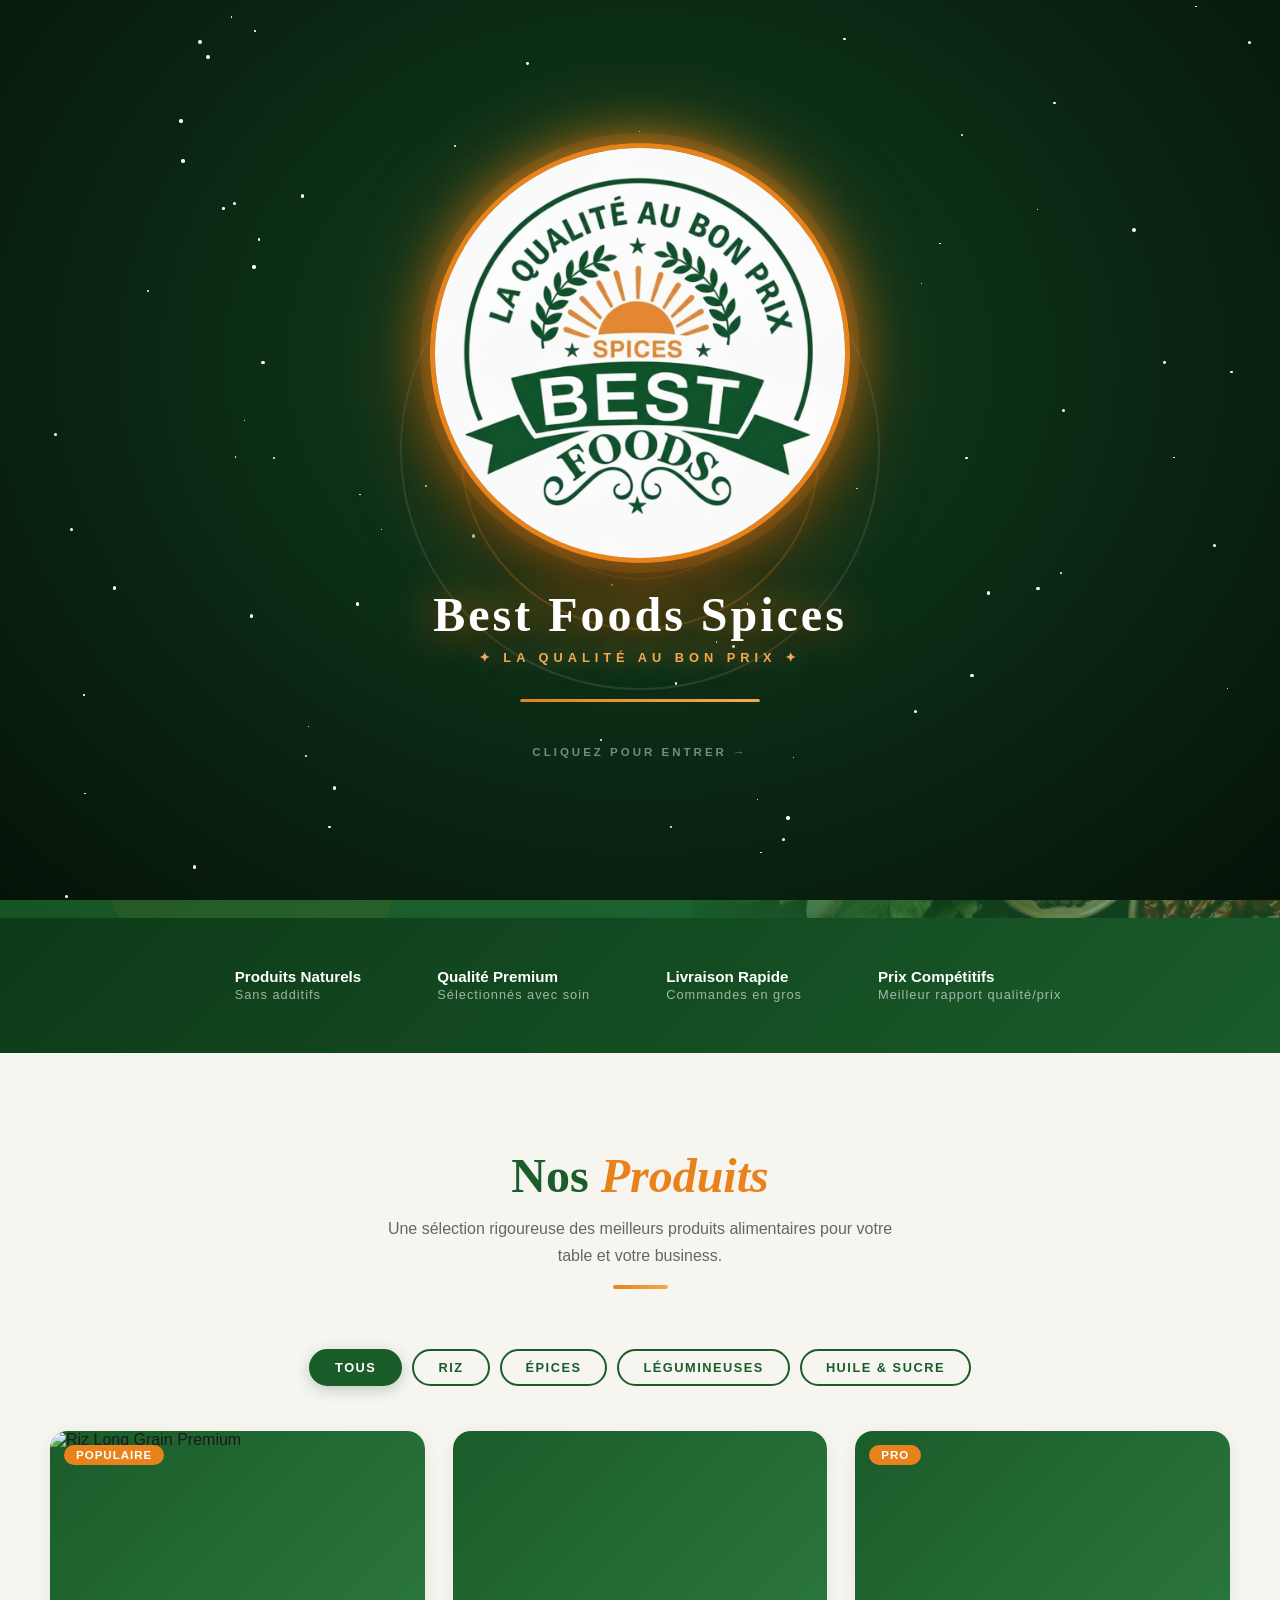
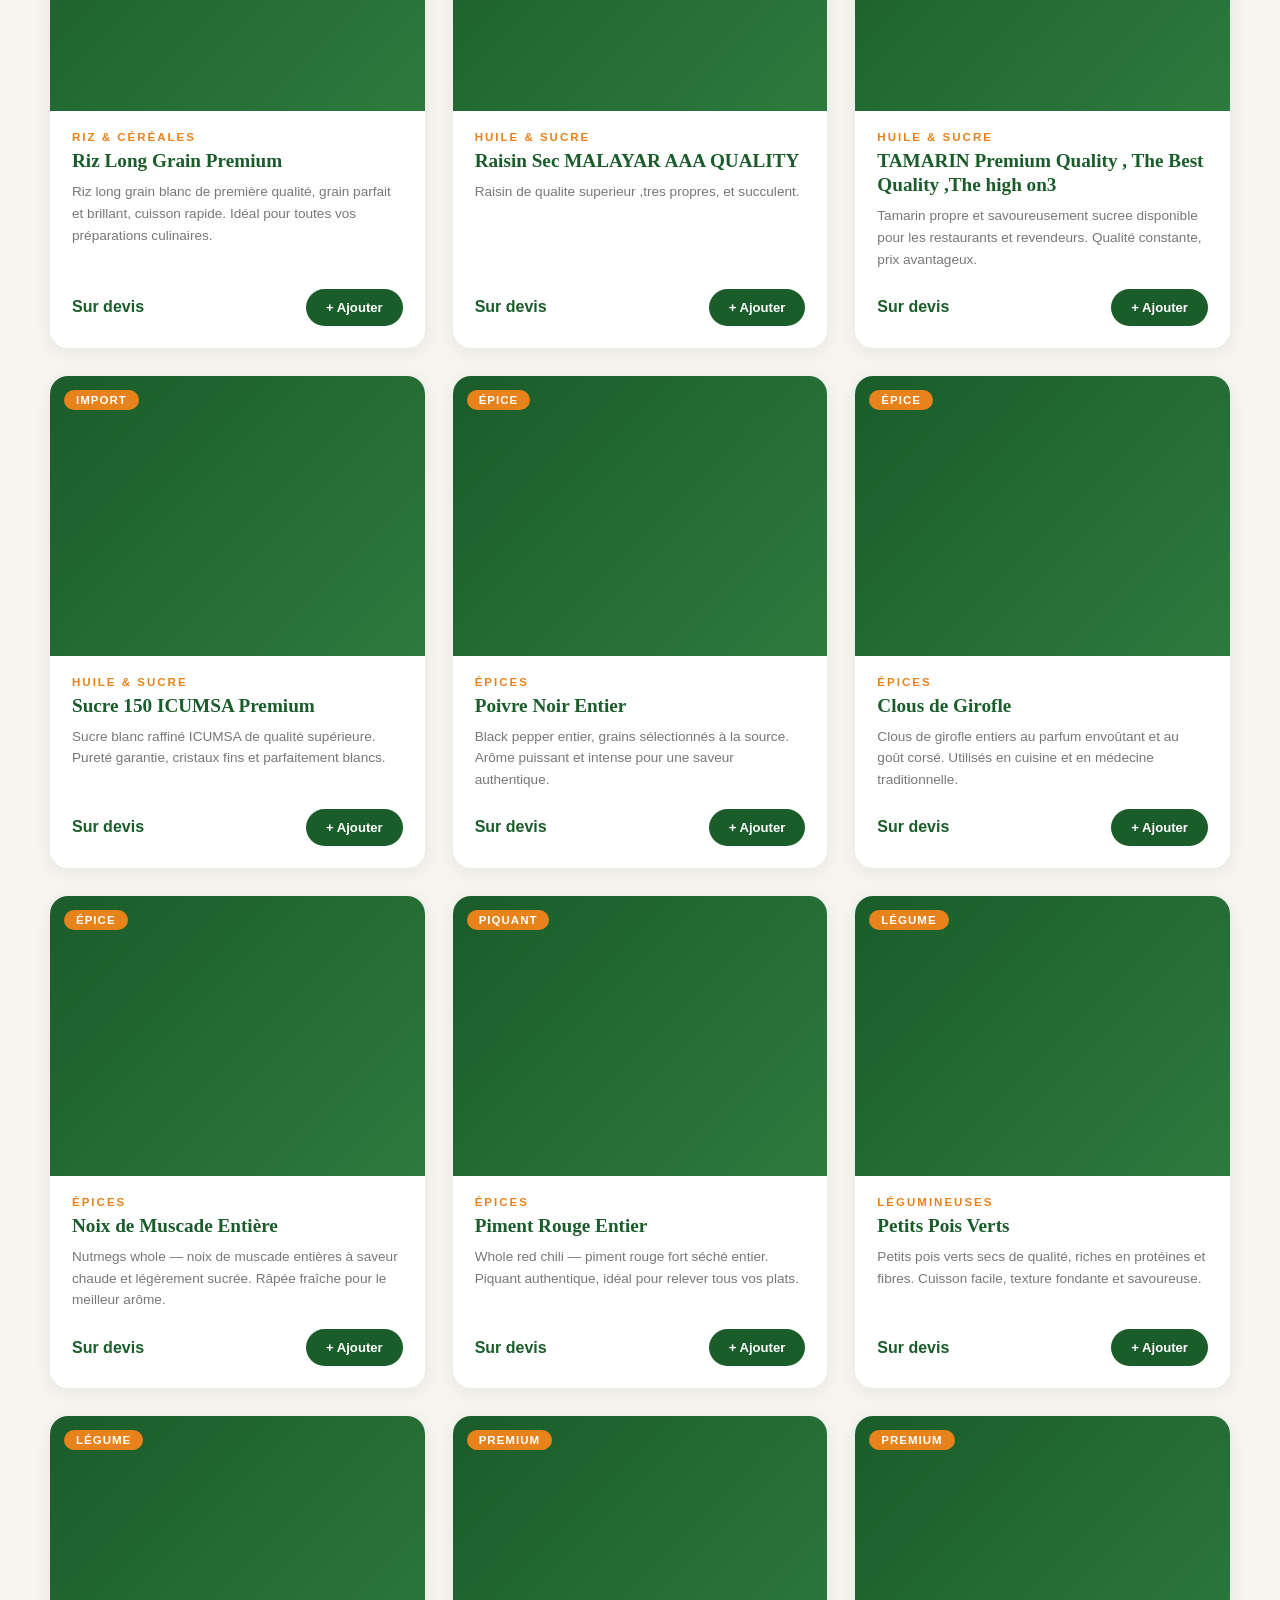
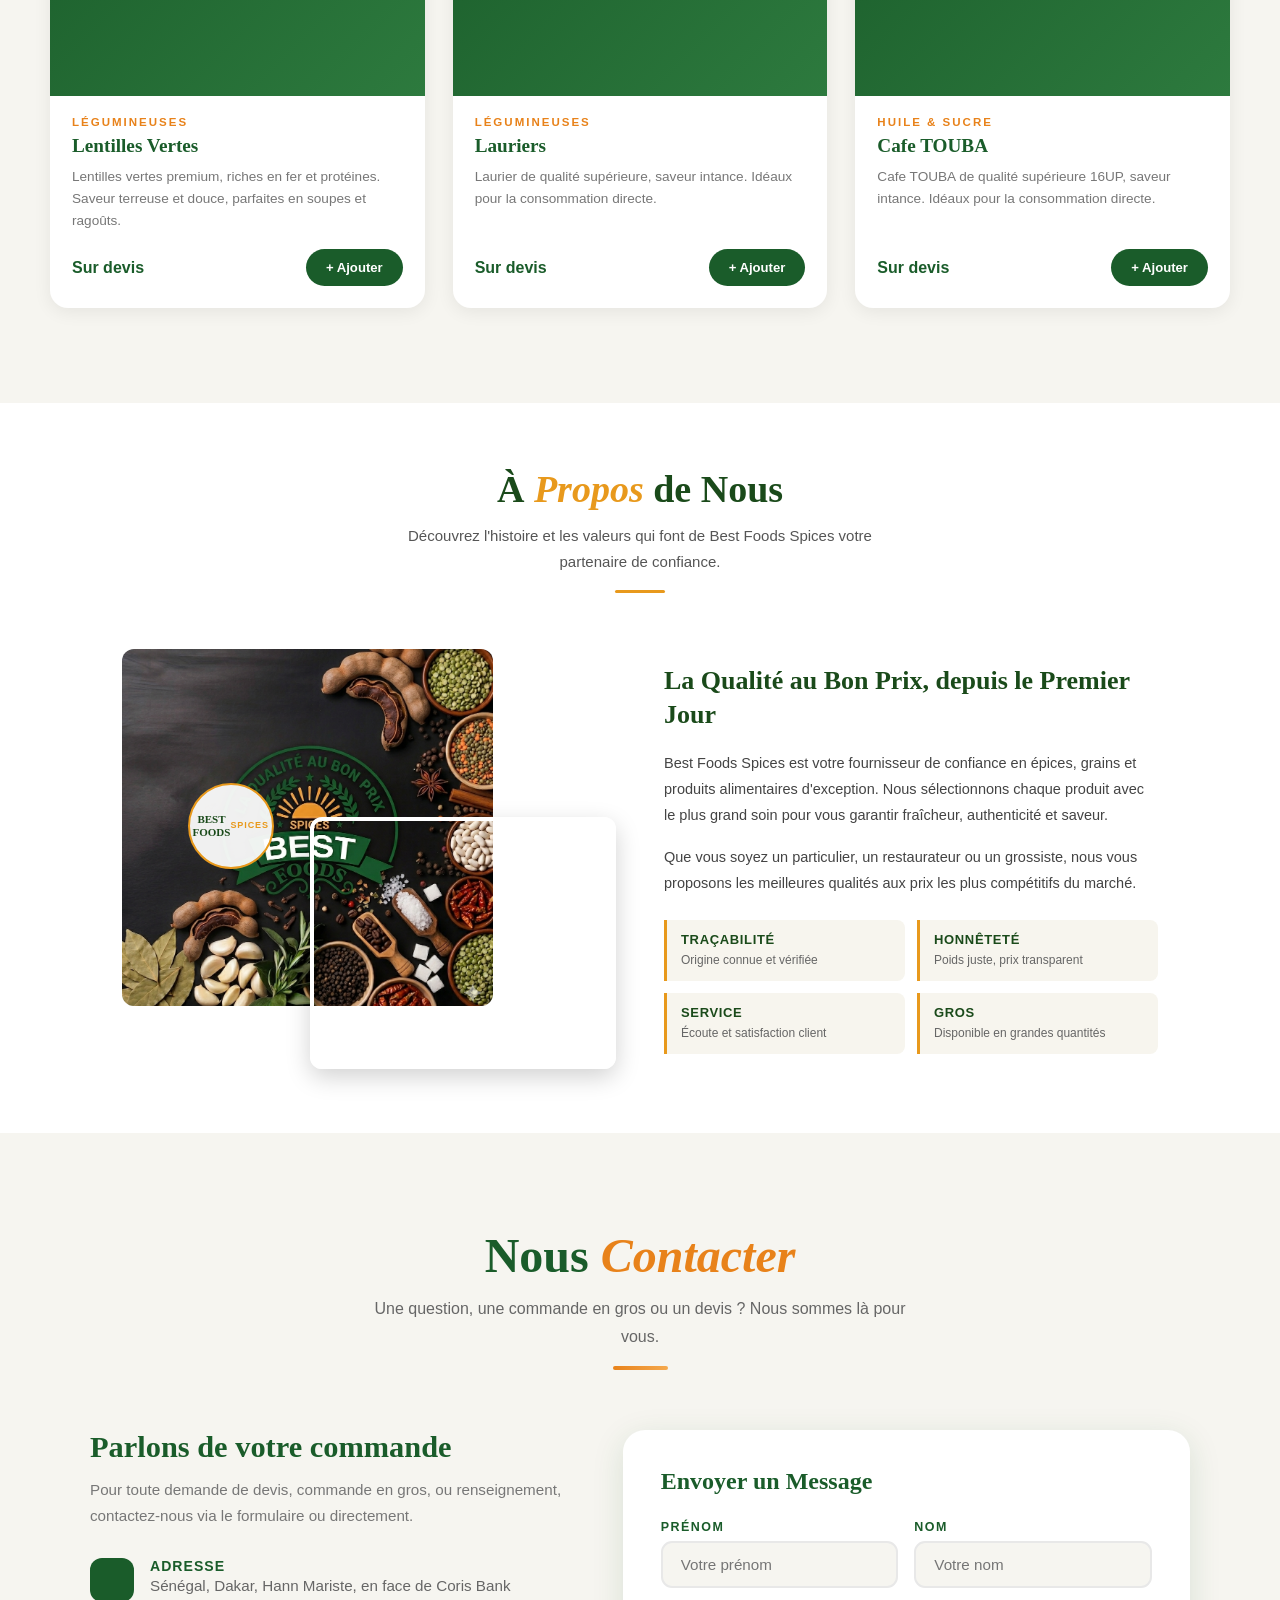
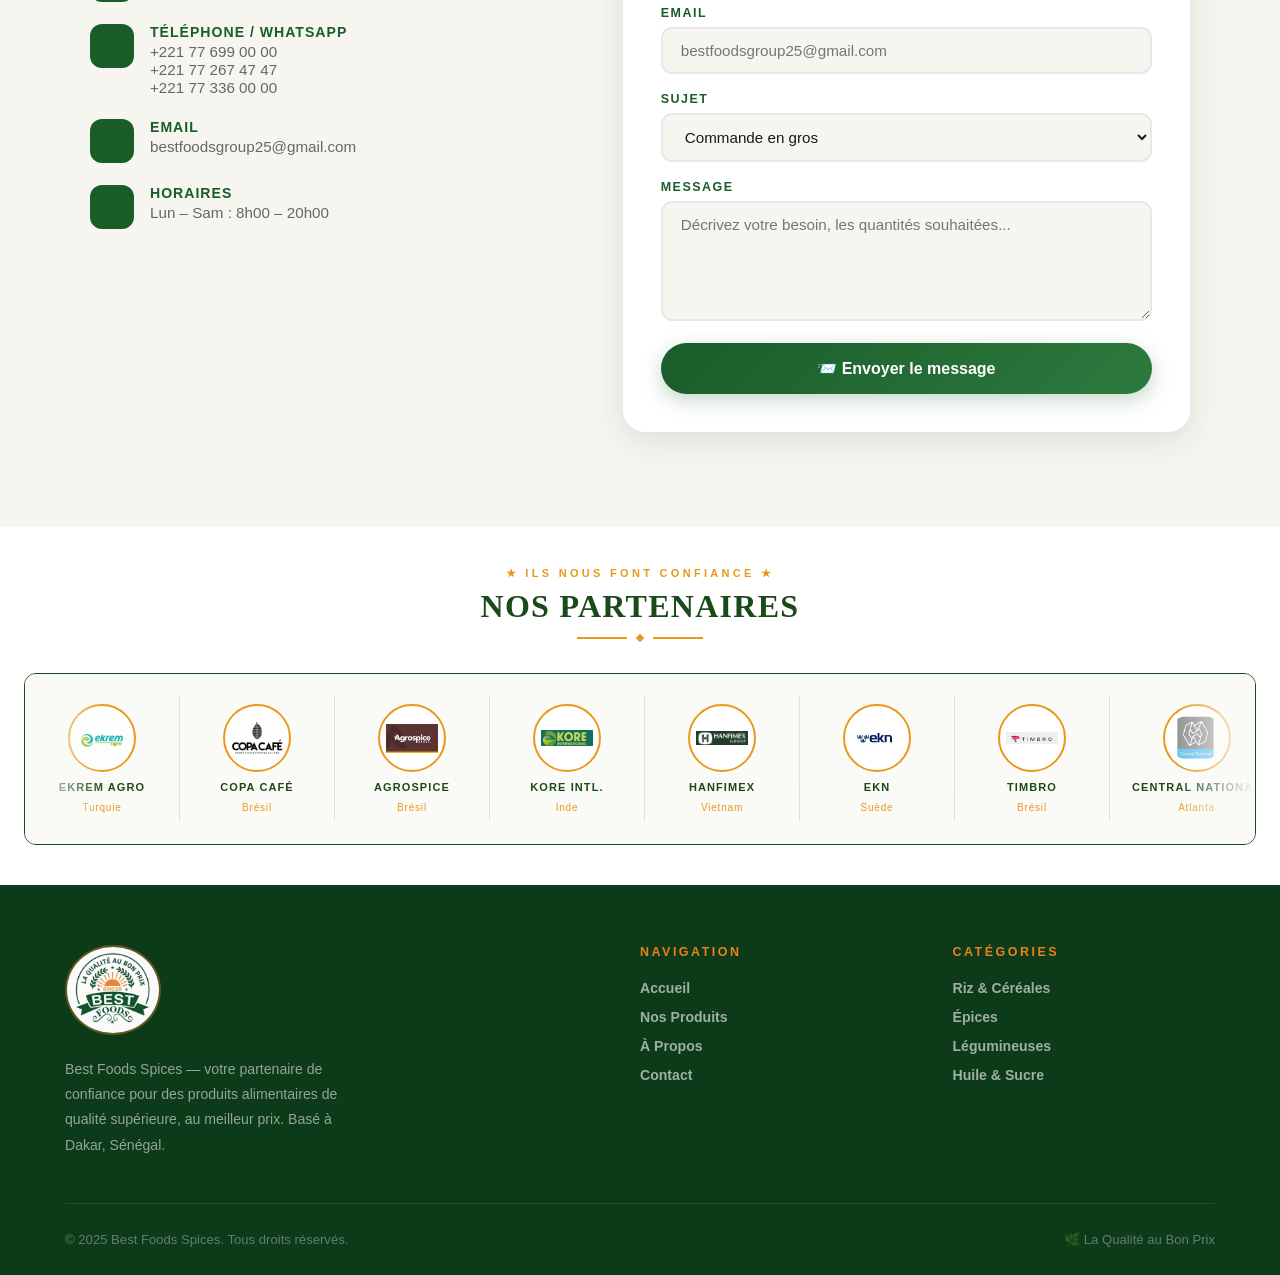
==== commit 8bc2a3f4: "Update boutique.html" ====
--- a/boutique.html
+++ b/boutique.html
@@ -573,7 +573,7 @@
       <!-- Image de fond épices (remplace par ta vraie image) -->
       <img
         class="media-bg"
-        src="images/background.png"
+        src="background.png"
         alt="Épices Best Foods"
         onerror="this.style.background='#2D4A2D';this.style.borderRadius='12px'"
       >
@@ -584,7 +584,7 @@
       -->
       <video
         class="media-video"
-        src="pot.mp4"
+        src="videotopersuade.mp4"
         autoplay
         loop
         muted
@@ -1098,7 +1098,7 @@
   tag: "Légume",
   desc: "Lentilles vertes premium, riches en fer et protéines. Saveur terreuse et douce, parfaites en soupes et ragoûts.",
   
-  video: "images/video lentil.mp4", // Ta vidéo
+  video: "video lentil.mp4", // Ta vidéo
   emoji: "🟤"
 },
   {id:13,nom:"Lauriers",cat:"legumes",tag:"Premium",desc:"Laurier de qualité supérieure, saveur intance. Idéaux pour la consommation directe.",video:"lauriervideo.mp4",emoji:""},
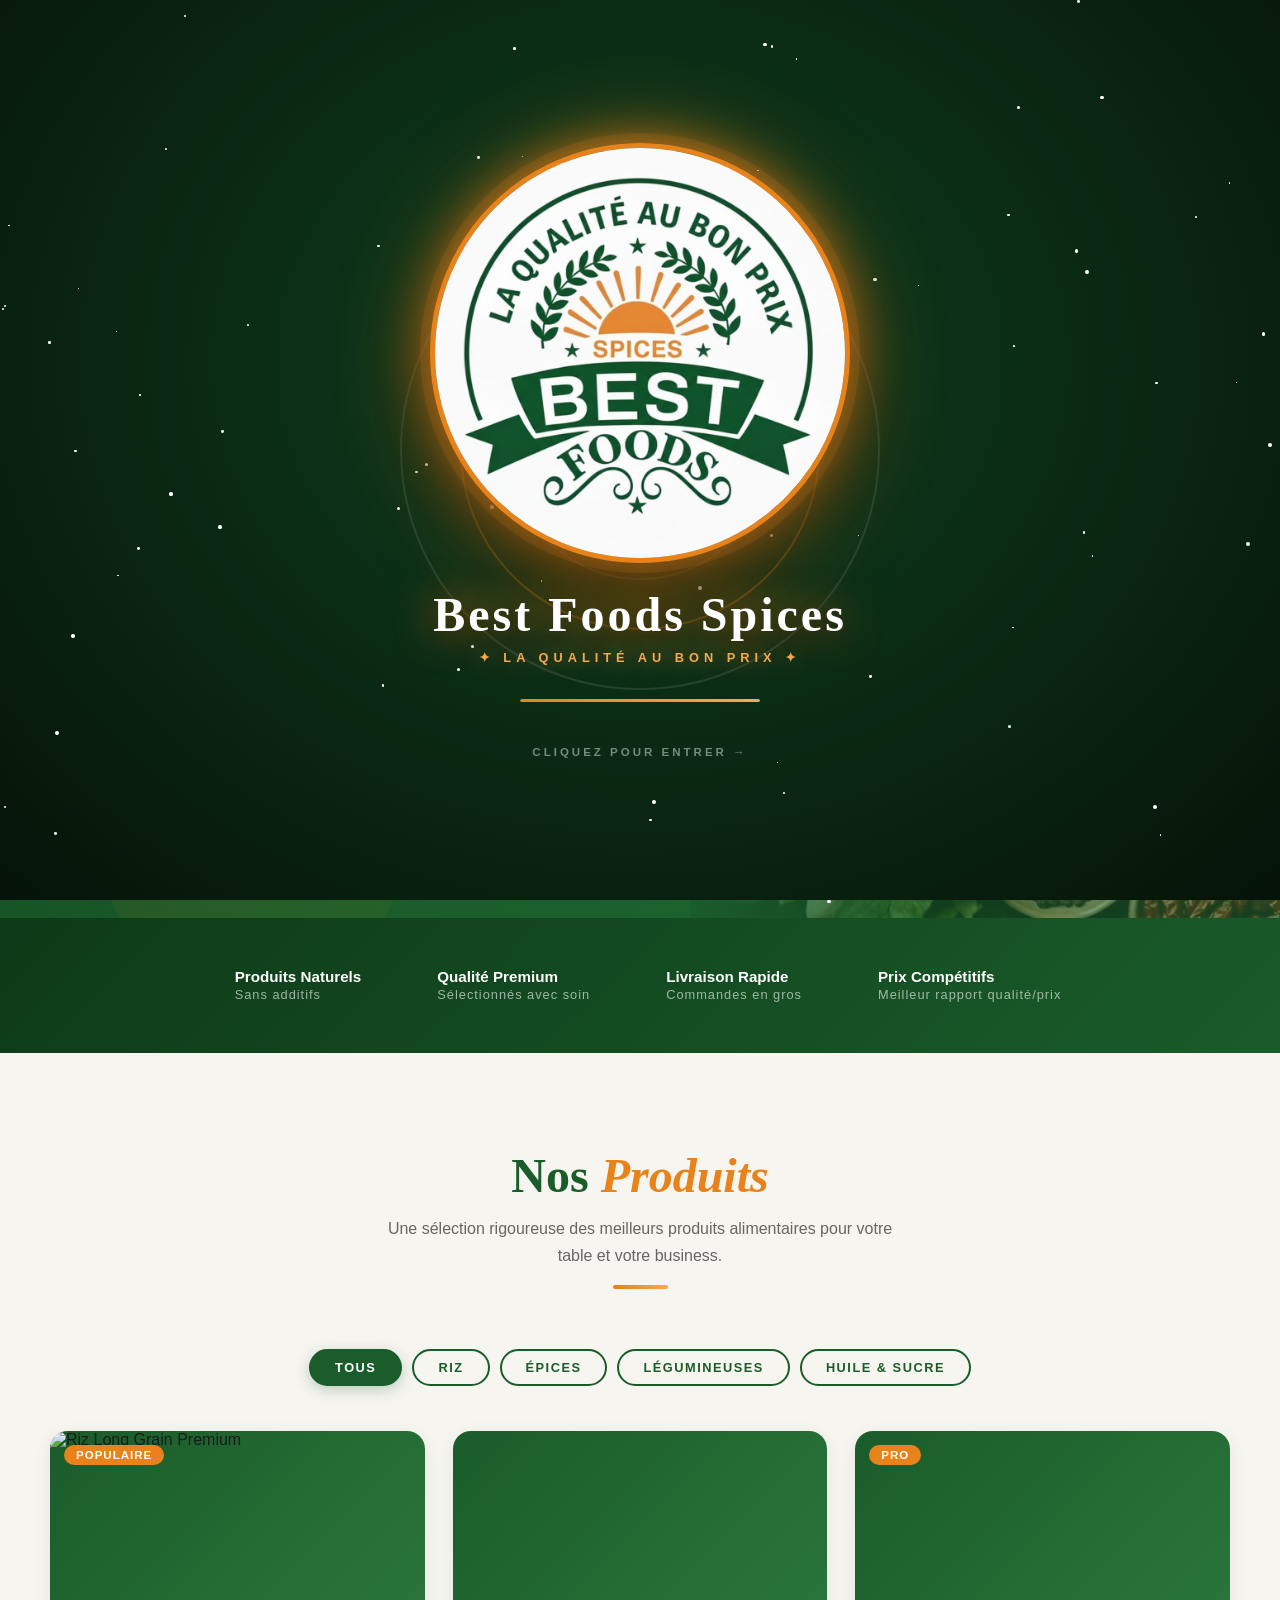
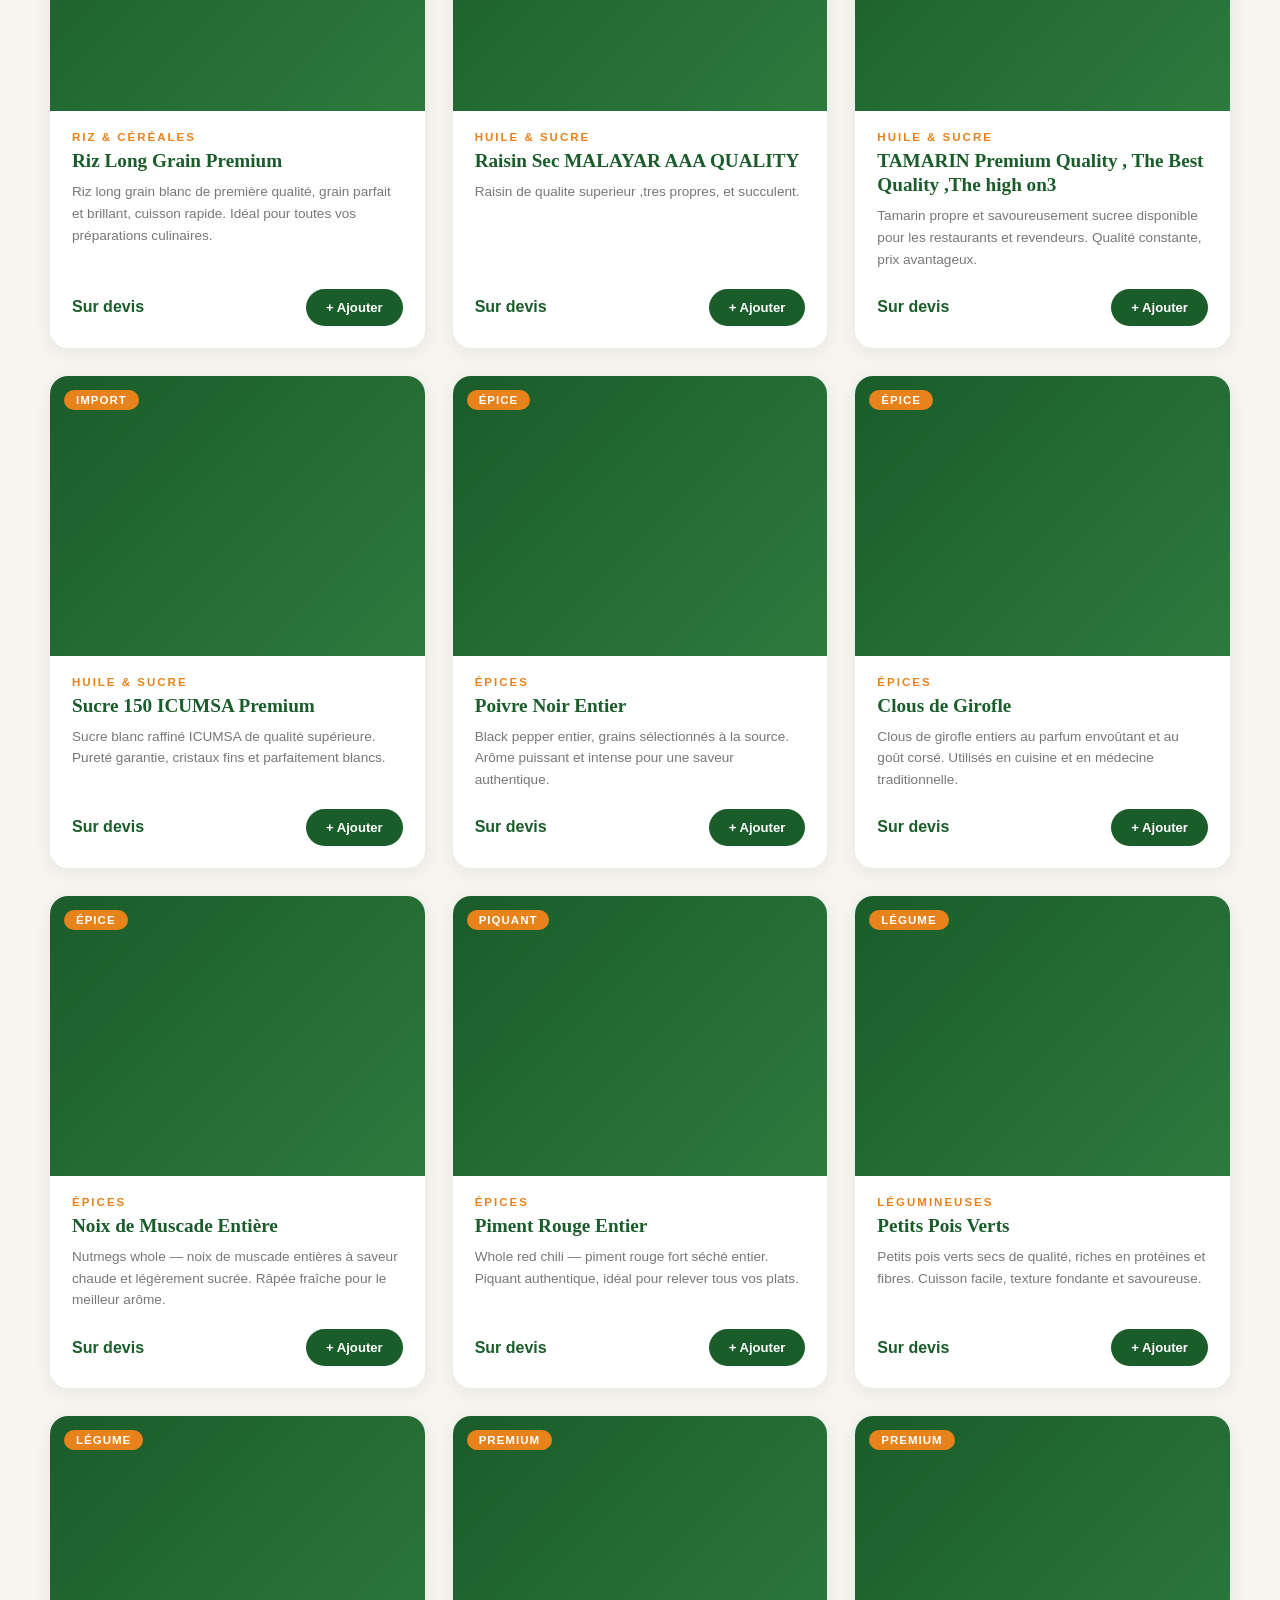
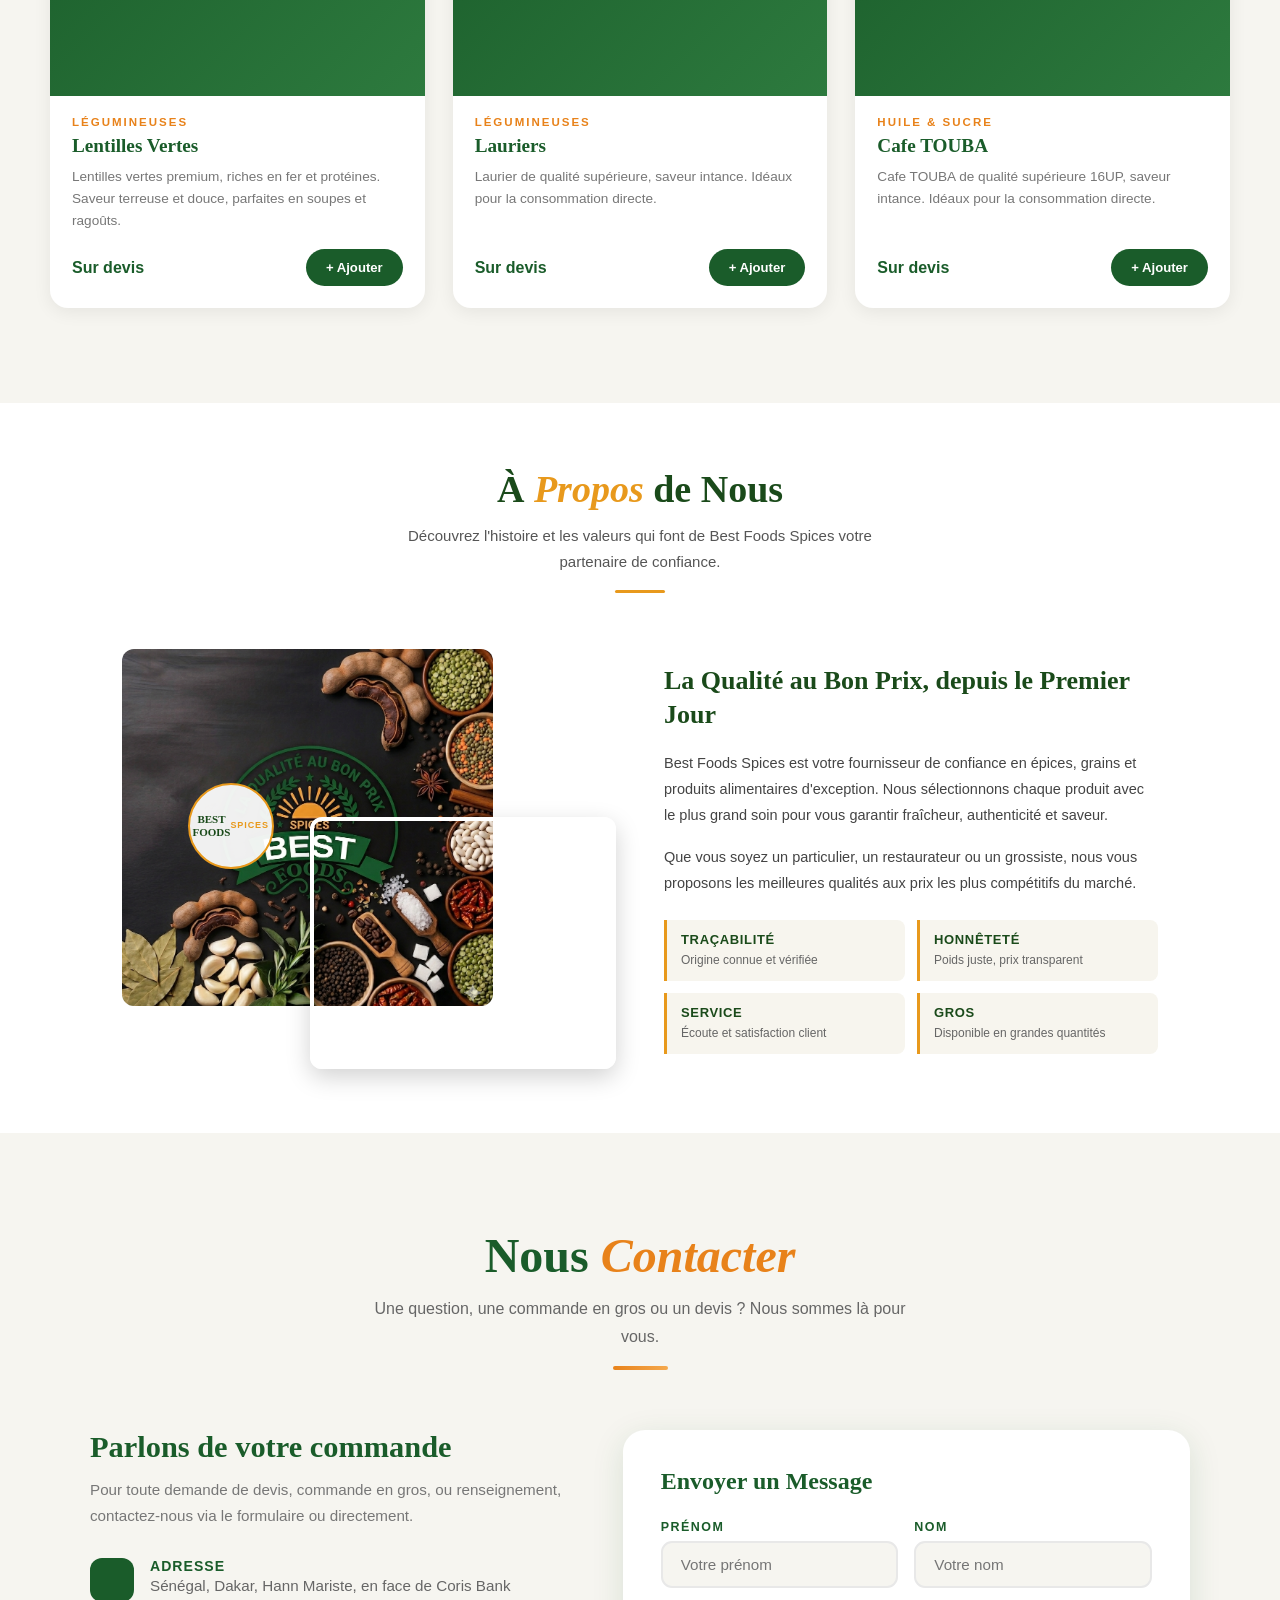
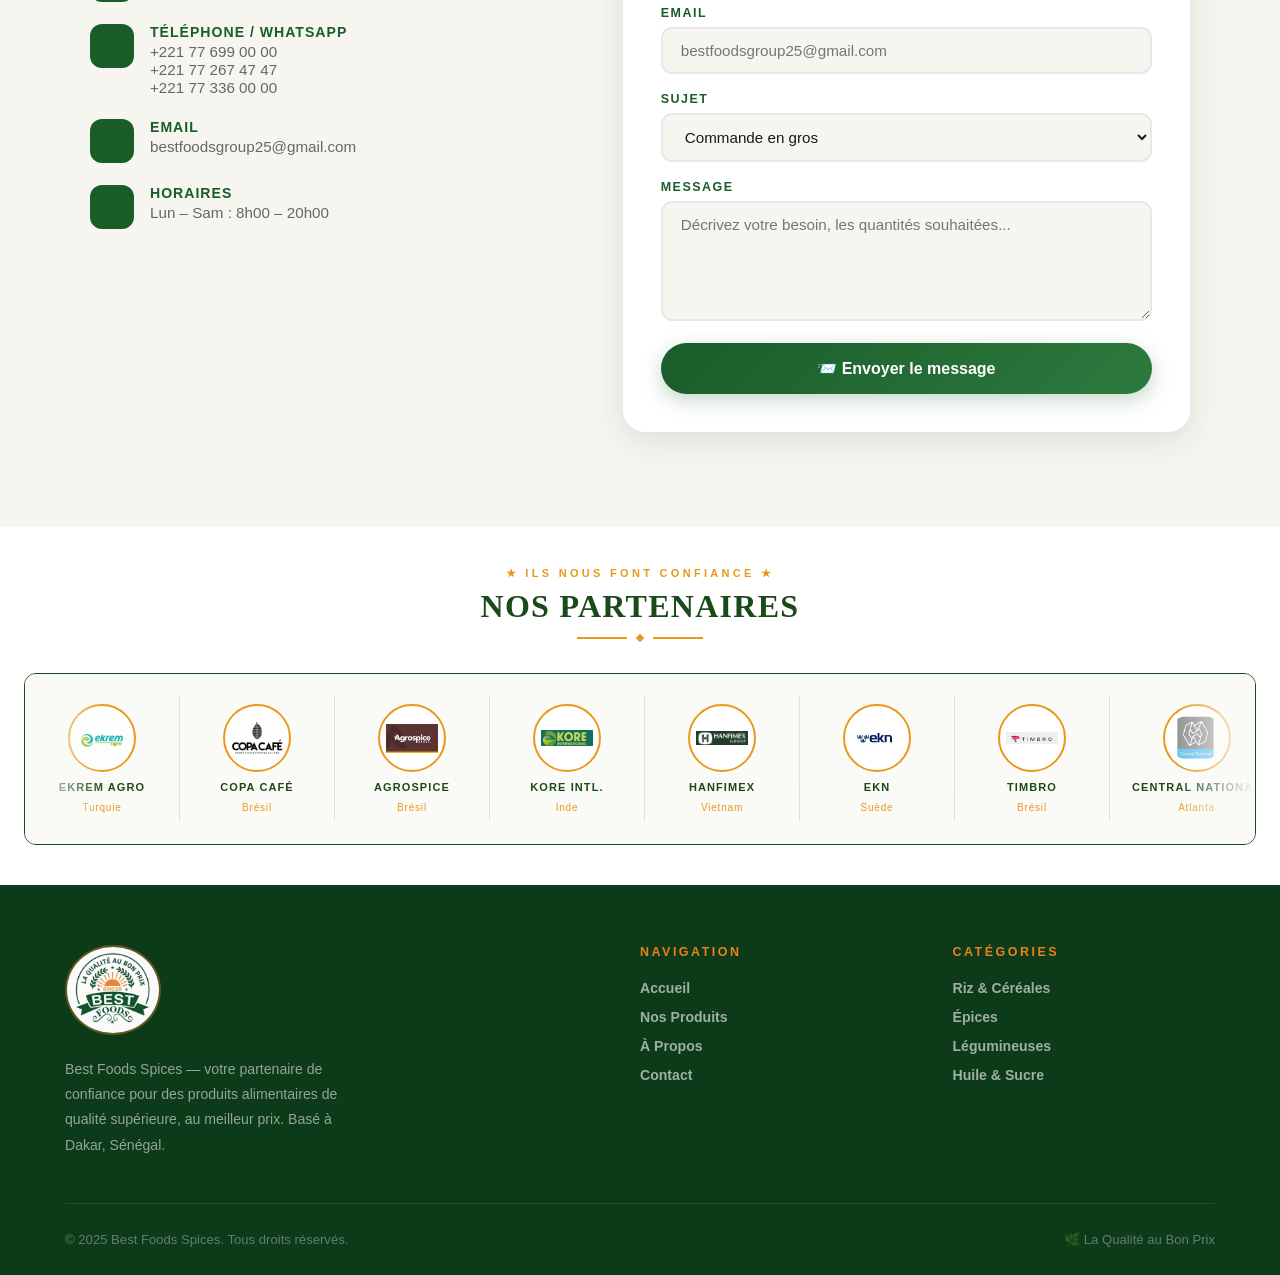
==== commit 4be8983e: "adiing piment sac rotation" ====
--- a/boutique.html
+++ b/boutique.html
@@ -1088,7 +1088,7 @@
   {id:5,nom:"Poivre Noir Entier",cat:"epices",tag:"Épice",desc:"Black pepper entier, grains sélectionnés à la source. Arôme puissant et intense pour une saveur authentique.",video:"poivrenoirvideo.mp4",emoji:""},
   {id:6,nom:"Clous de Girofle",cat:"epices",tag:"Épice",desc:"Clous de girofle entiers au parfum envoûtant et au goût corsé. Utilisés en cuisine et en médecine traditionnelle.",video:"clovesvideo.mp4",emoji:""},
   {id:7,nom:"Noix de Muscade Entière",cat:"epices",tag:"Épice",desc:"Nutmegs whole — noix de muscade entières à saveur chaude et légèrement sucrée. Râpée fraîche pour le meilleur arôme.",video:"nutmegvideo.mp4",emoji:""},
-  {id:8,nom:"Piment Rouge Entier",cat:"epices",tag:"Piquant",desc:"Whole red chili — piment rouge fort séché entier. Piquant authentique, idéal pour relever tous vos plats.",video:"pimentrougevideo.mp4",emoji:""},
+  {id:8,nom:"Piment Rouge Entier",cat:"epices",tag:"Piquant",desc:"Whole red chili — piment rouge fort séché entier. Piquant authentique, idéal pour relever tous vos plats.",video:"oiment360rotation.mp4",emoji:""},
   {id:9,nom:"Petits Pois Verts",cat:"legumes",tag:"Légume",desc:"Petits pois verts secs de qualité, riches en protéines et fibres. Cuisson facile, texture fondante et savoureuse.",video:"petispois.mp4",emoji:""},
   
  {
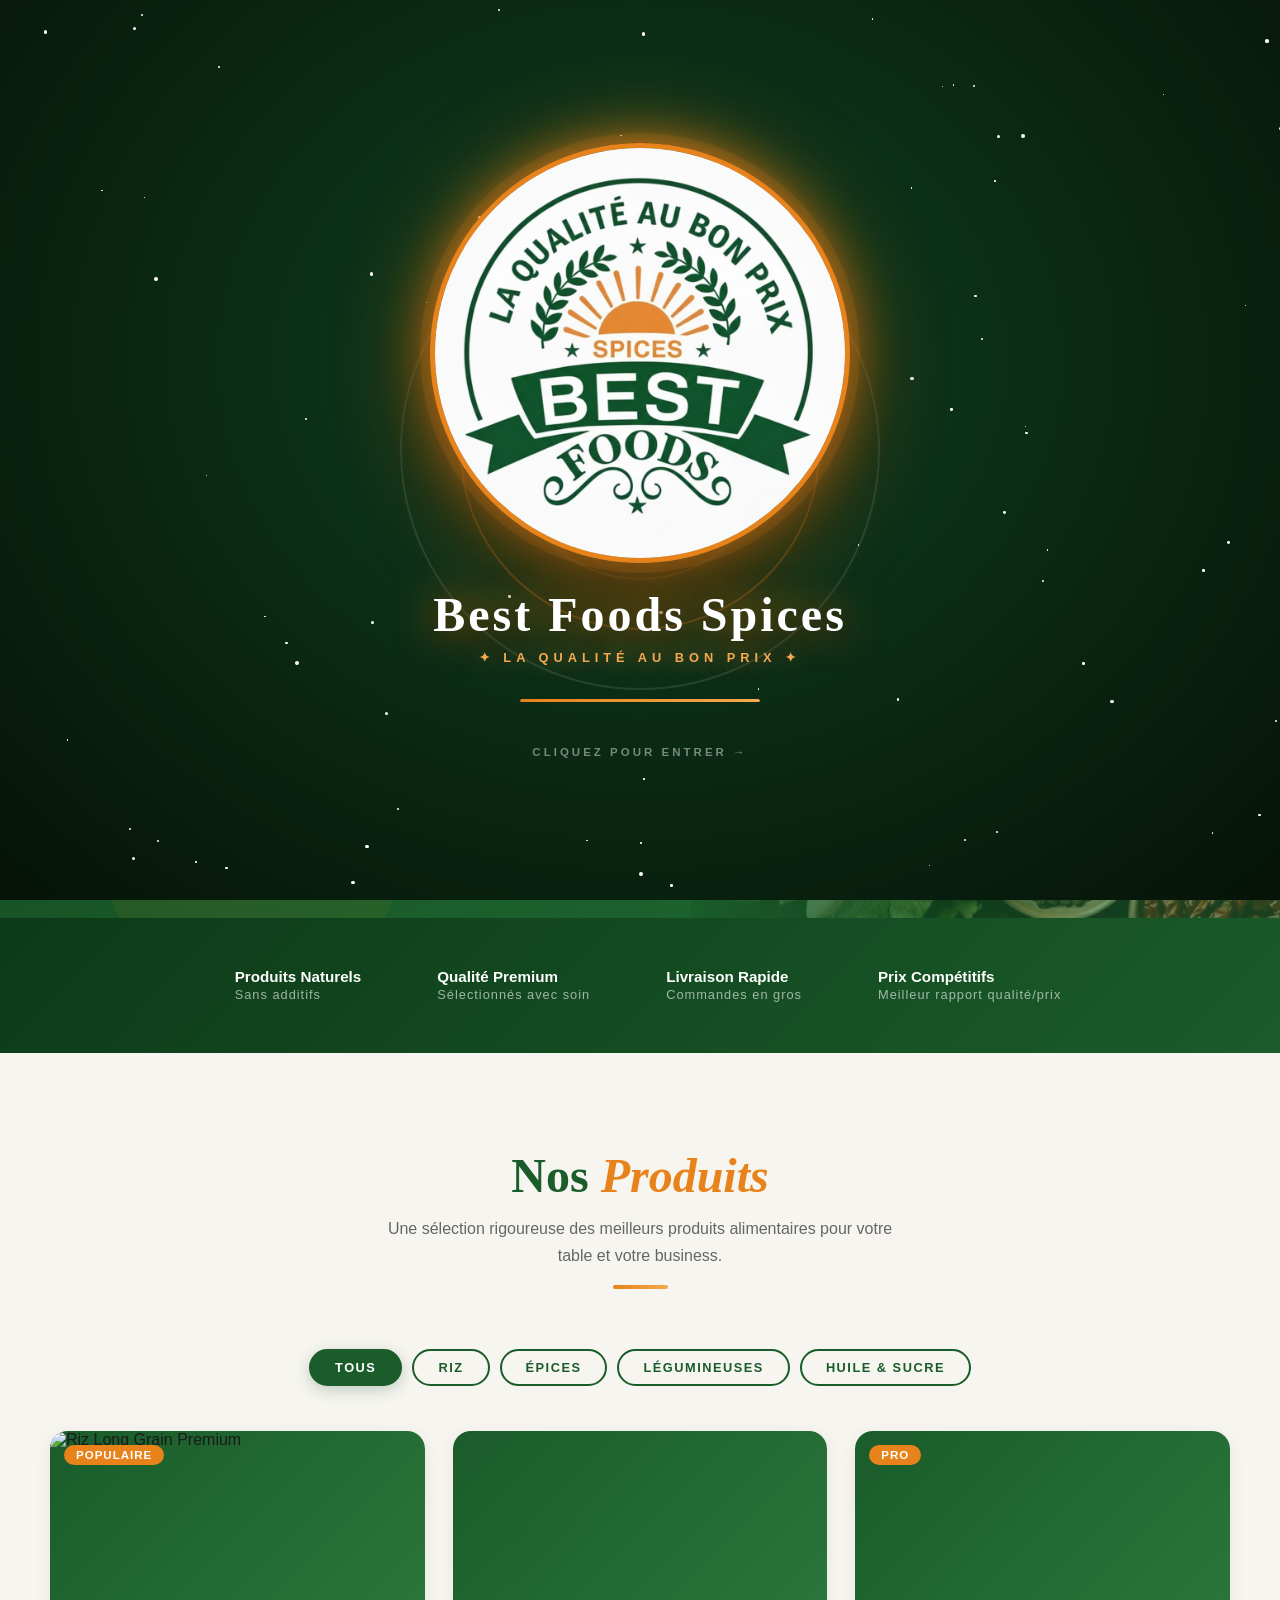
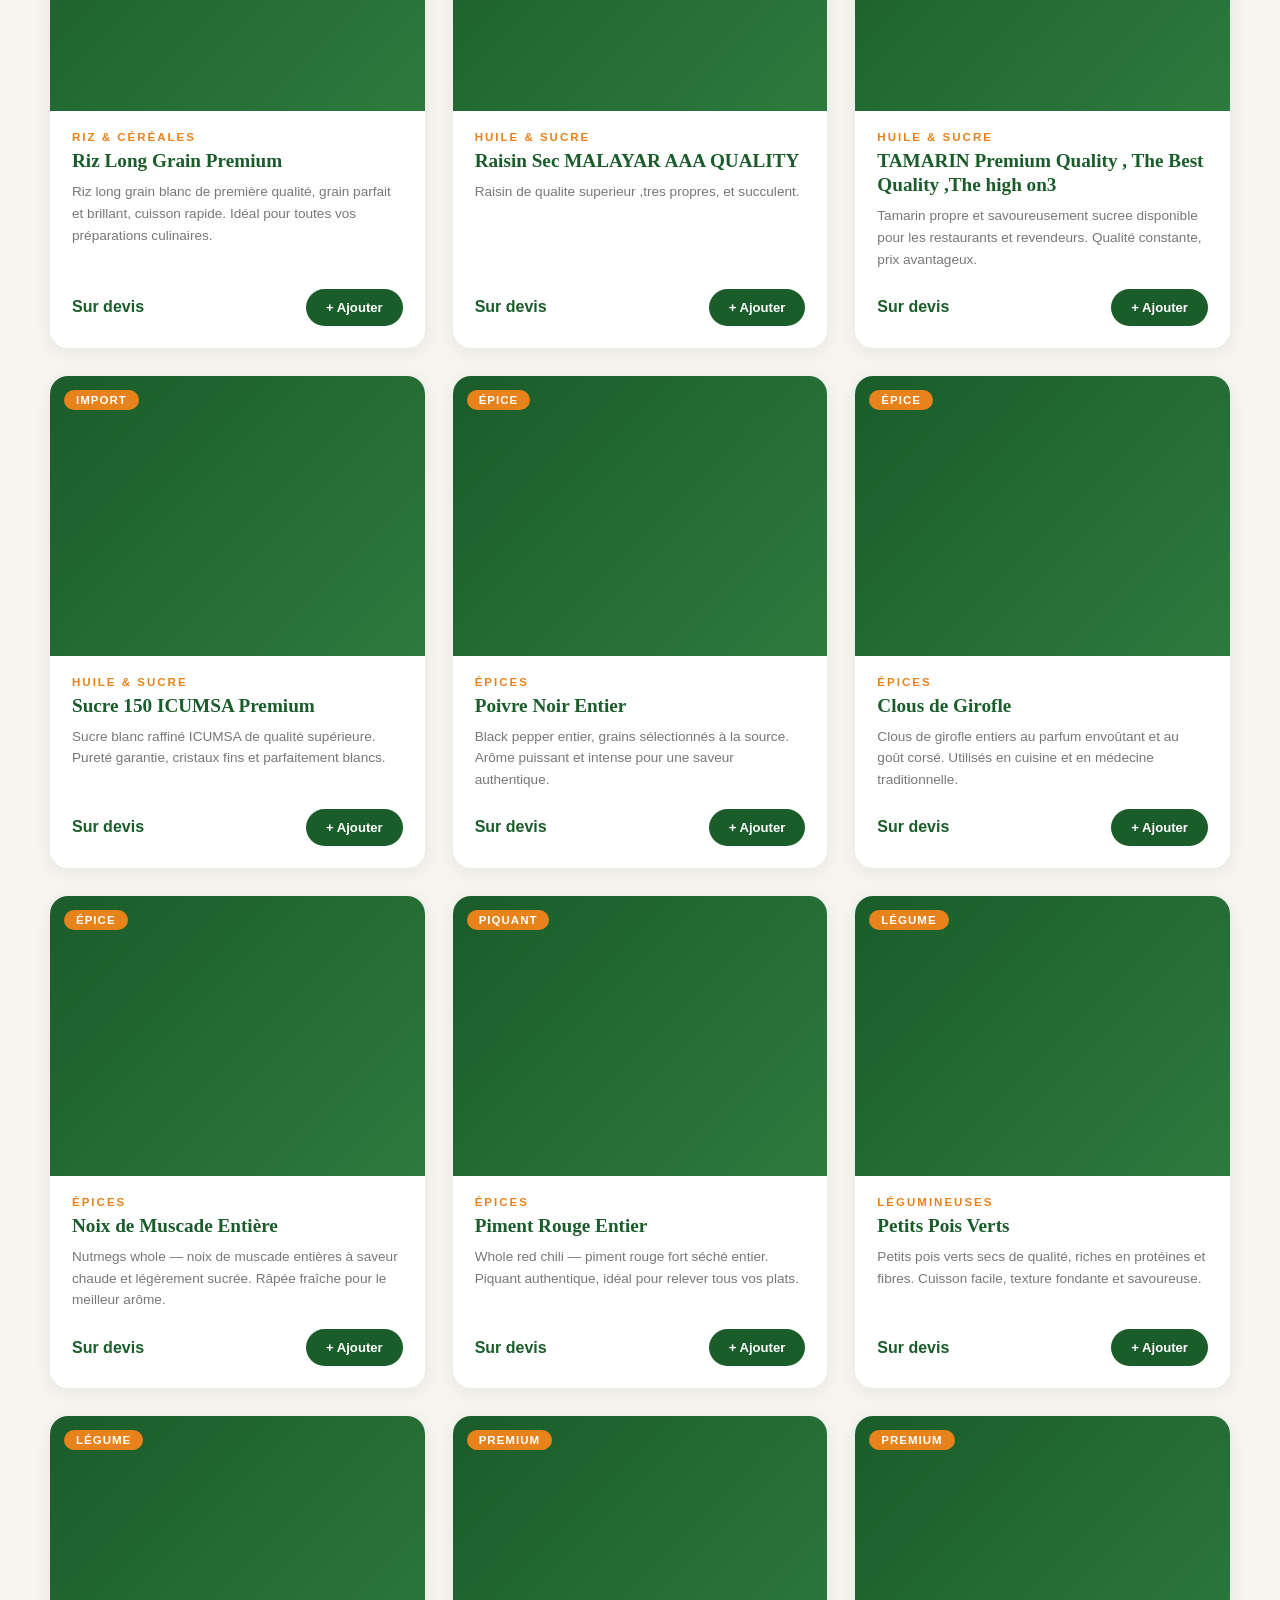
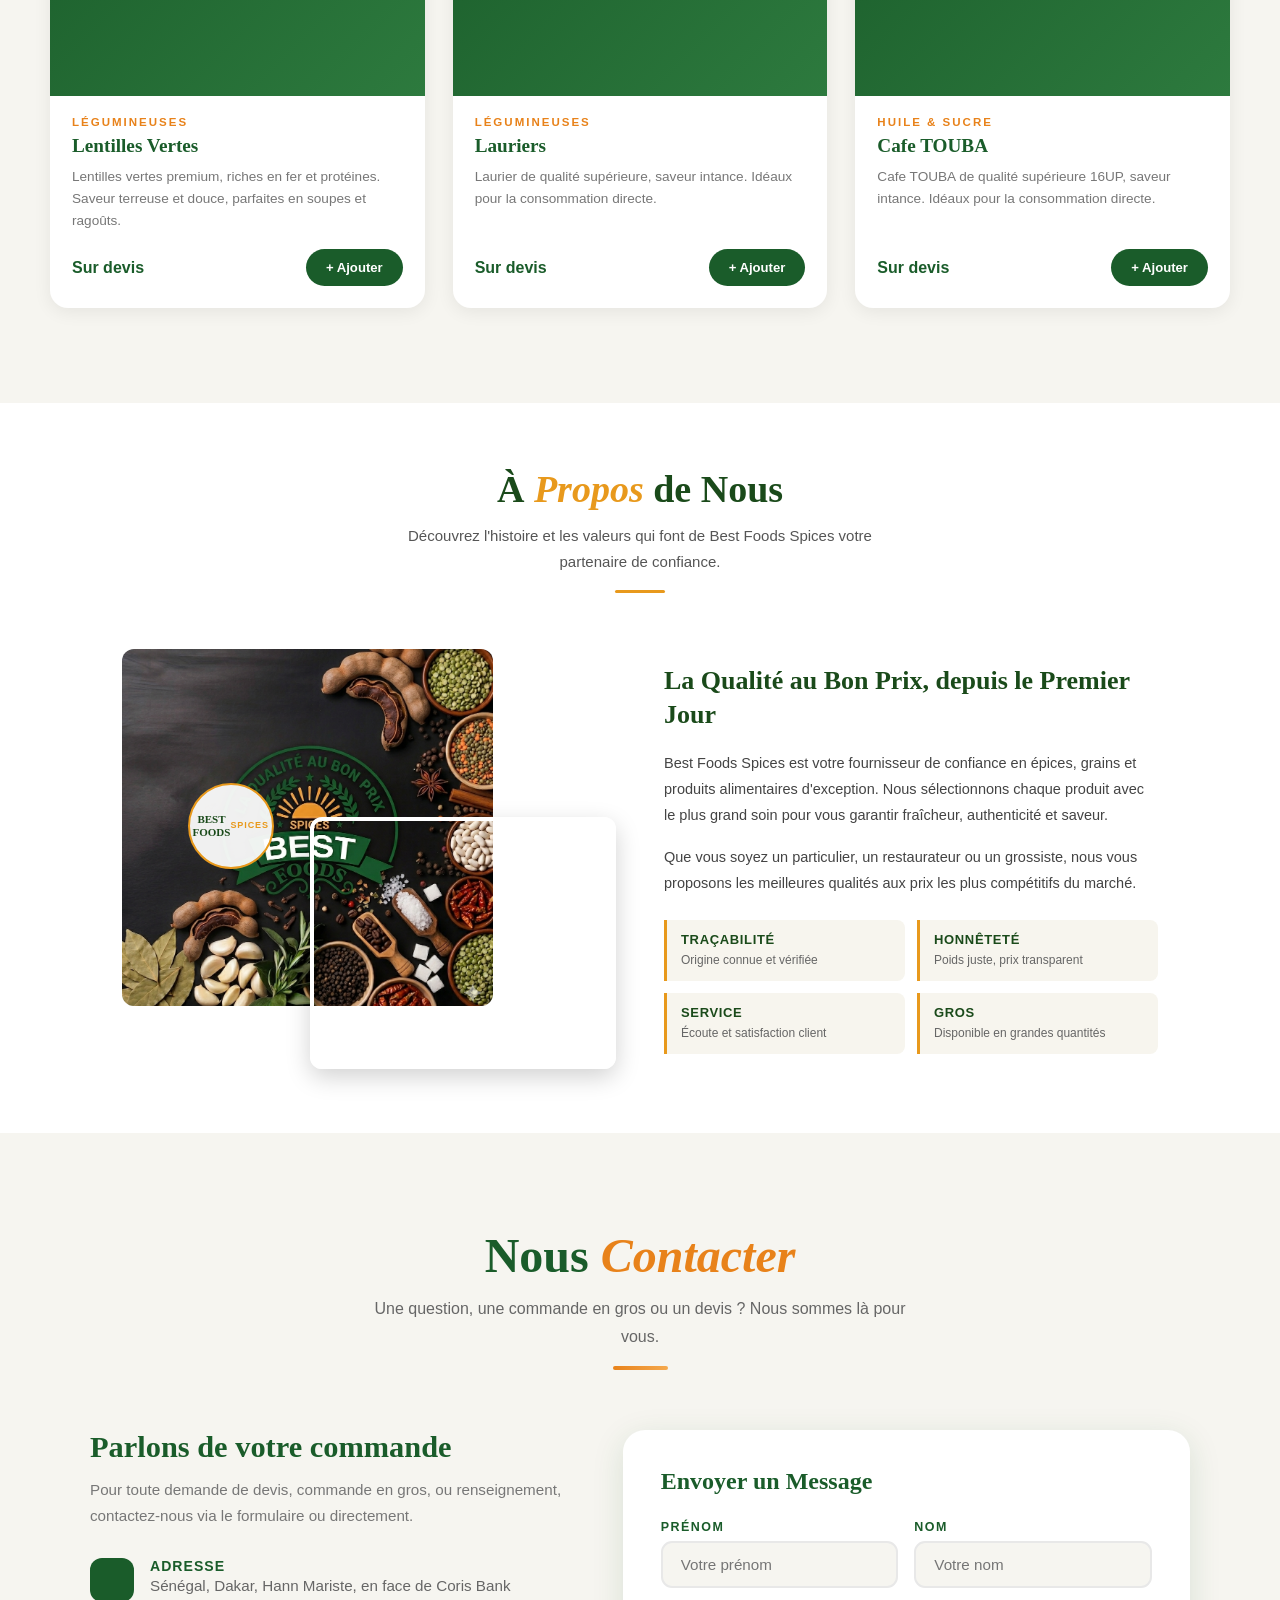
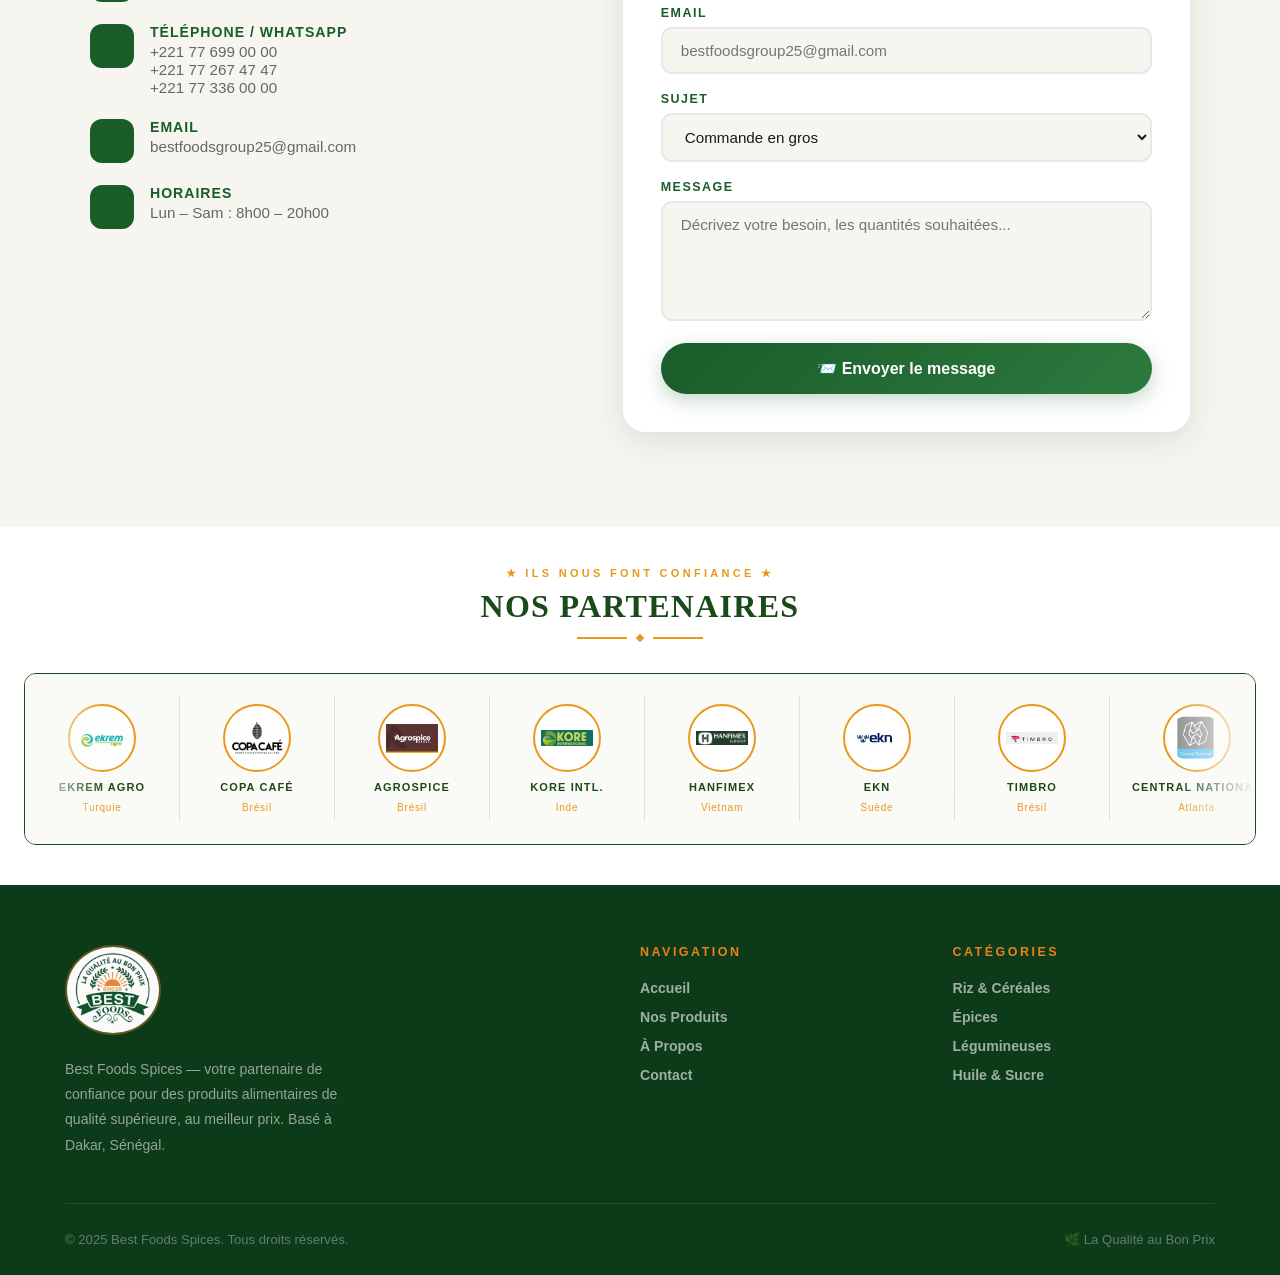
==== commit 2e9ddd37: "changing nav" ====
--- a/boutique.html
+++ b/boutique.html
@@ -99,38 +99,55 @@
 /* =========================================
    NAV
    ========================================= */
-nav{position:fixed;top:0;width:100%;z-index:1000;background:var(--vert);display:flex;align-items:center;justify-content:space-between;padding:0 50px;height:72px;box-shadow:0 3px 24px rgba(0,0,0,0.25);}
-.logo-nav{display:flex;align-items:center;gap:13px;text-decoration:none;}
-.logo-nav-wrap{position:relative;}
-.logo-nav-wrap img{
-  height:52px;border-radius:50%;border:2px solid var(--orange);
-  box-shadow:0 0 16px rgba(232,130,26,0.4);display:block;
-  animation:navLogoLand 0.9s cubic-bezier(0.34,1.56,0.64,1) both;
-  animation-delay:4.5s;transform:scale(0) rotate(-180deg);
-}
-@keyframes navLogoLand{
-  0%{transform:scale(0) rotate(-180deg);}
-  60%{transform:scale(1.2) rotate(12deg);}
-  80%{transform:scale(0.93) rotate(-4deg);}
-  100%{transform:scale(1) rotate(0deg);}
-}
-.logo-nav-wrap::after{
-  content:'';position:absolute;inset:-5px;border-radius:50%;
-  border:2px solid var(--orange);opacity:0;
-  animation:navHalo 2s ease-out infinite;animation-delay:5.5s;
-}
-@keyframes navHalo{0%{transform:scale(1);opacity:0.8;}100%{transform:scale(1.7);opacity:0;}}
-
-.logo-nav .brand{display:flex;flex-direction:column;line-height:1.1;}
-.logo-nav .brand span{color:var(--blanc);font-family:'Playfair Display',serif;font-size:1.25rem;font-weight:700;}
-.logo-nav .brand small{color:var(--orange2);font-size:0.7rem;letter-spacing:2px;text-transform:uppercase;font-weight:600;}
-.nav-links{display:flex;gap:30px;list-style:none;}
-.nav-links a{color:rgba(255,255,255,0.85);text-decoration:none;font-size:0.85rem;font-weight:700;letter-spacing:1.5px;text-transform:uppercase;transition:color 0.2s;padding-bottom:3px;border-bottom:2px solid transparent;}
-.nav-links a:hover{color:var(--orange2);border-bottom-color:var(--orange2);}
-.panier-btn{background:var(--orange);color:var(--blanc);border:none;padding:11px 22px;border-radius:30px;cursor:pointer;font-weight:800;font-size:0.85rem;letter-spacing:1px;display:flex;align-items:center;gap:9px;font-family:'Nunito',sans-serif;transition:all 0.2s;box-shadow:0 4px 16px rgba(232,130,26,0.35);}
-.panier-btn:hover{background:var(--orange2);transform:scale(1.04);}
-.badge{background:var(--blanc);color:var(--vert);border-radius:50%;width:22px;height:22px;font-size:0.75rem;font-weight:900;display:flex;align-items:center;justify-content:center;}
-
+nav {
+  position: fixed;
+  top: 0;
+  width: 100%;
+  z-index: 1000;
+  display: flex;
+  align-items: center;
+  justify-content: space-between;
+  padding: 0 50px;
+  height: 72px;
+  box-shadow: 0 3px 24px rgba(0,0,0,0.25);
+  overflow: hidden;
+  background: var(--vert);
+}
+
+/* Vague orange dans la navbar */
+nav::before,
+nav::after {
+  content: '';
+  position: absolute;
+  bottom: -20px;
+  left: -50%;
+  width: 200%;
+  height: 100%;
+  border-radius: 43% 47% 44% 48% / 37% 29% 43% 27%;
+  pointer-events: none;
+  z-index: 0;
+}
+
+nav::before {
+  background: rgba(232, 130, 26, 0.18);
+  animation: navWave1 7s linear infinite;
+}
+
+nav::after {
+  background: rgba(232, 130, 26, 0.10);
+  animation: navWave2 10s linear infinite reverse;
+  bottom: -30px;
+}
+
+@keyframes navWave1 {
+  0%   { transform: rotate(0deg); }
+  100% { transform: rotate(360deg); }
+}
+
+@keyframes navWave2 {
+  0%   { transform: rotate(0deg); }
+  100% { transform: rotate(360deg); }
+}
 /* HERO */
 #accueil{min-height:100vh;background:linear-gradient(135deg,var(--vert3) 0%,var(--vert) 55%,#1f6b33 100%);display:flex;align-items:center;padding:100px 60px 60px;position:relative;overflow:hidden;}
 .hero-bg{position:absolute;inset:0;pointer-events:none;}
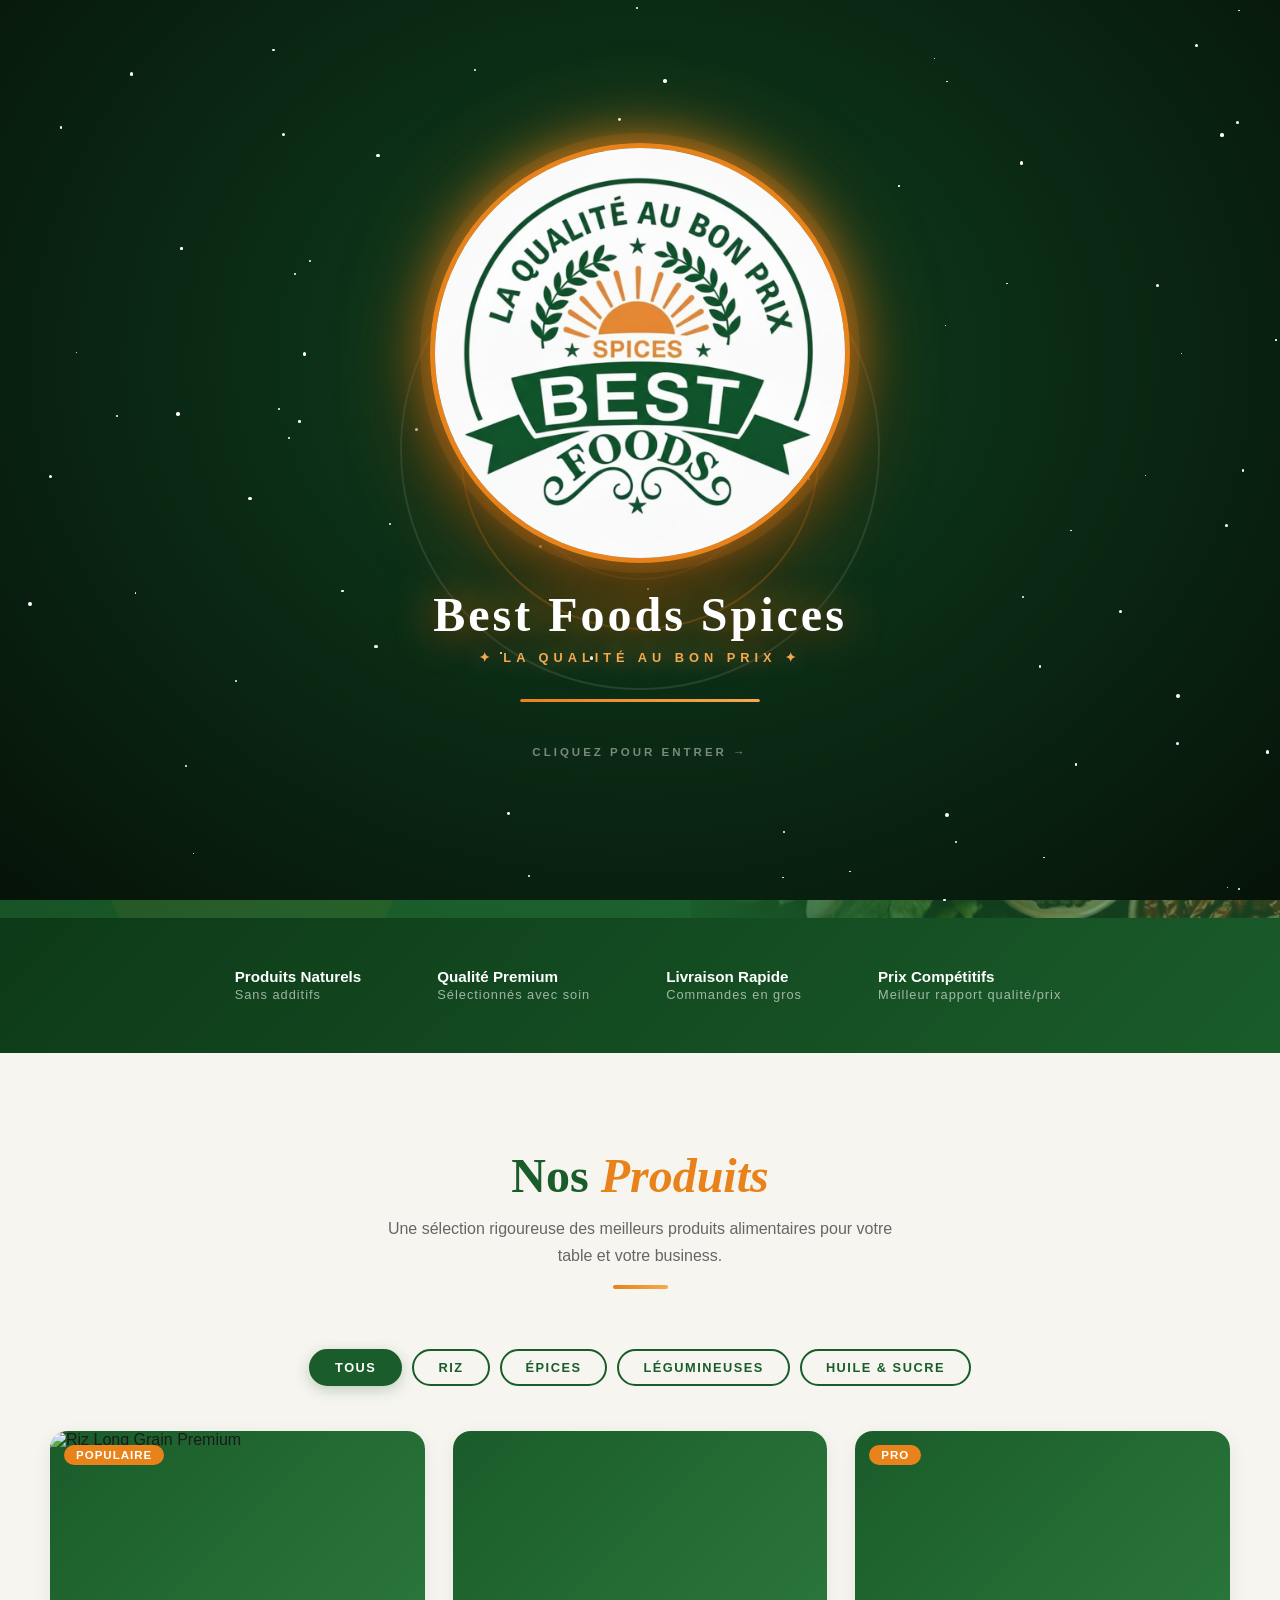
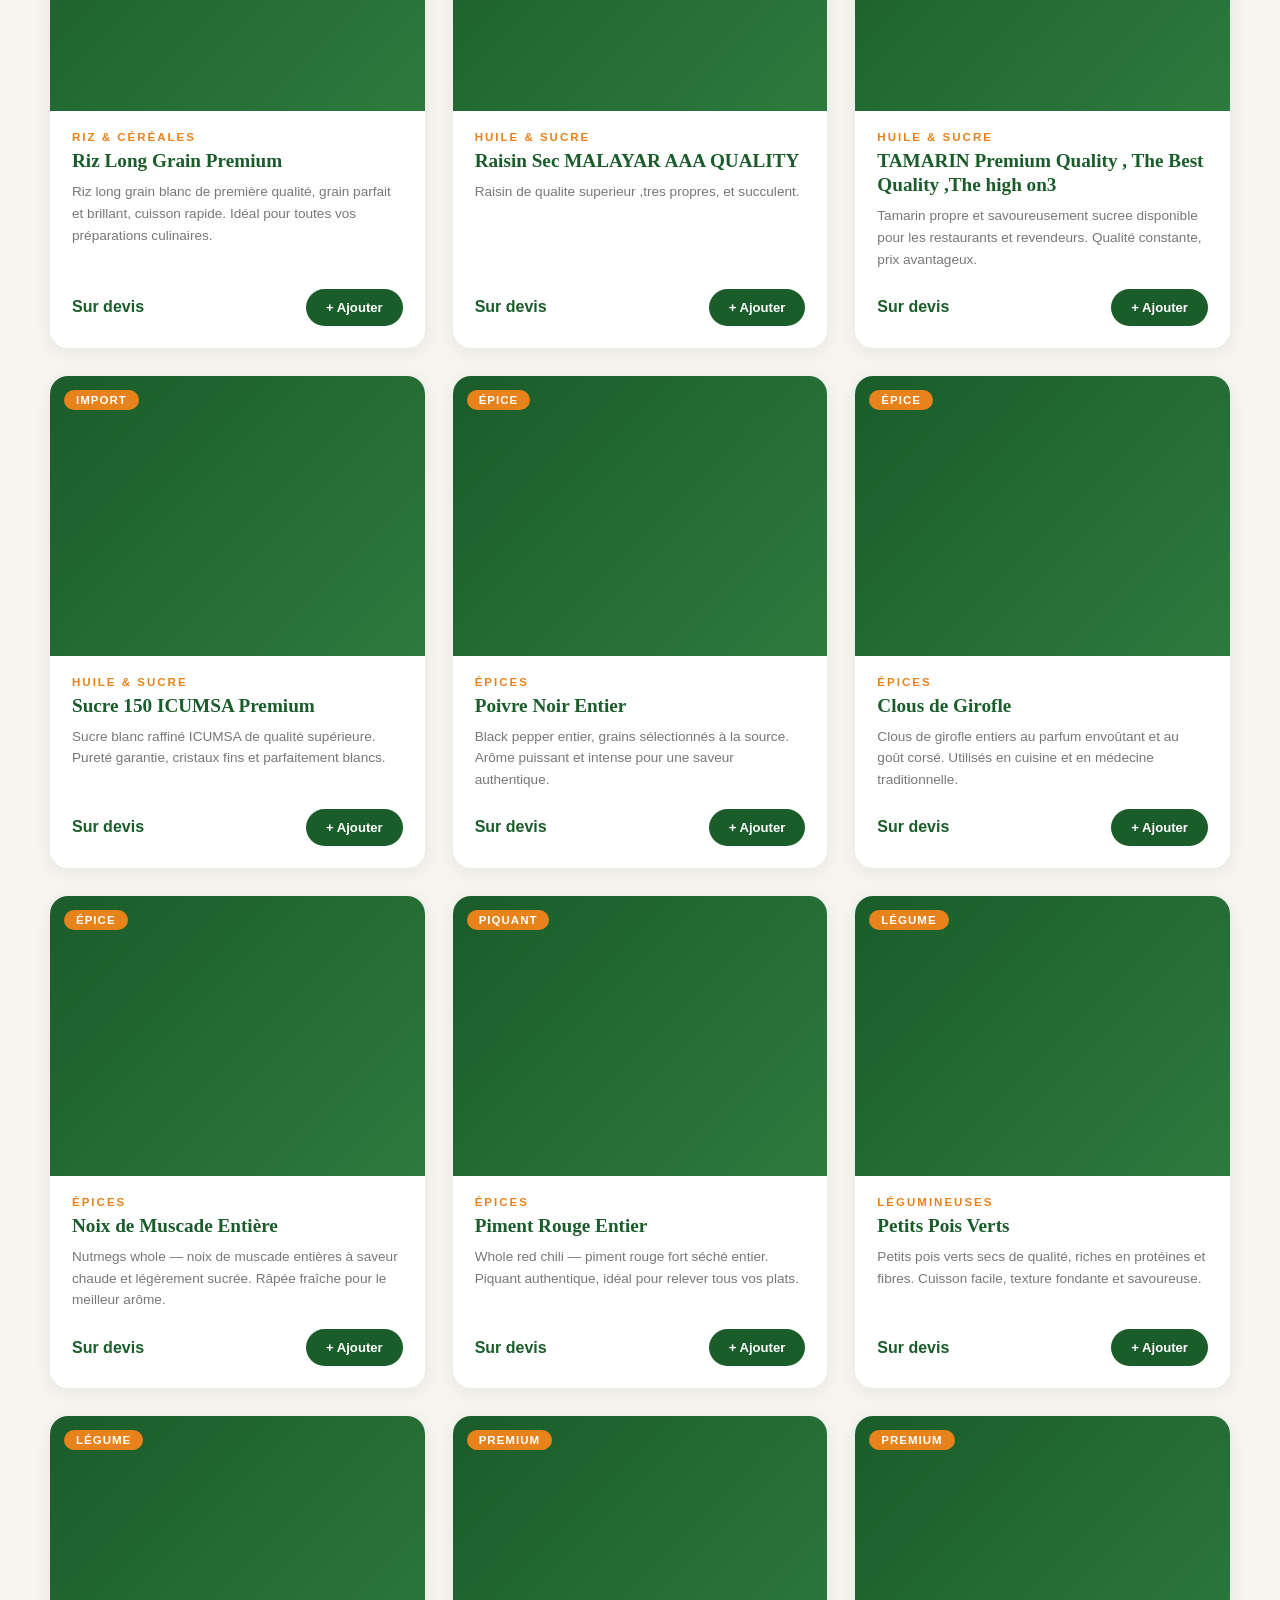
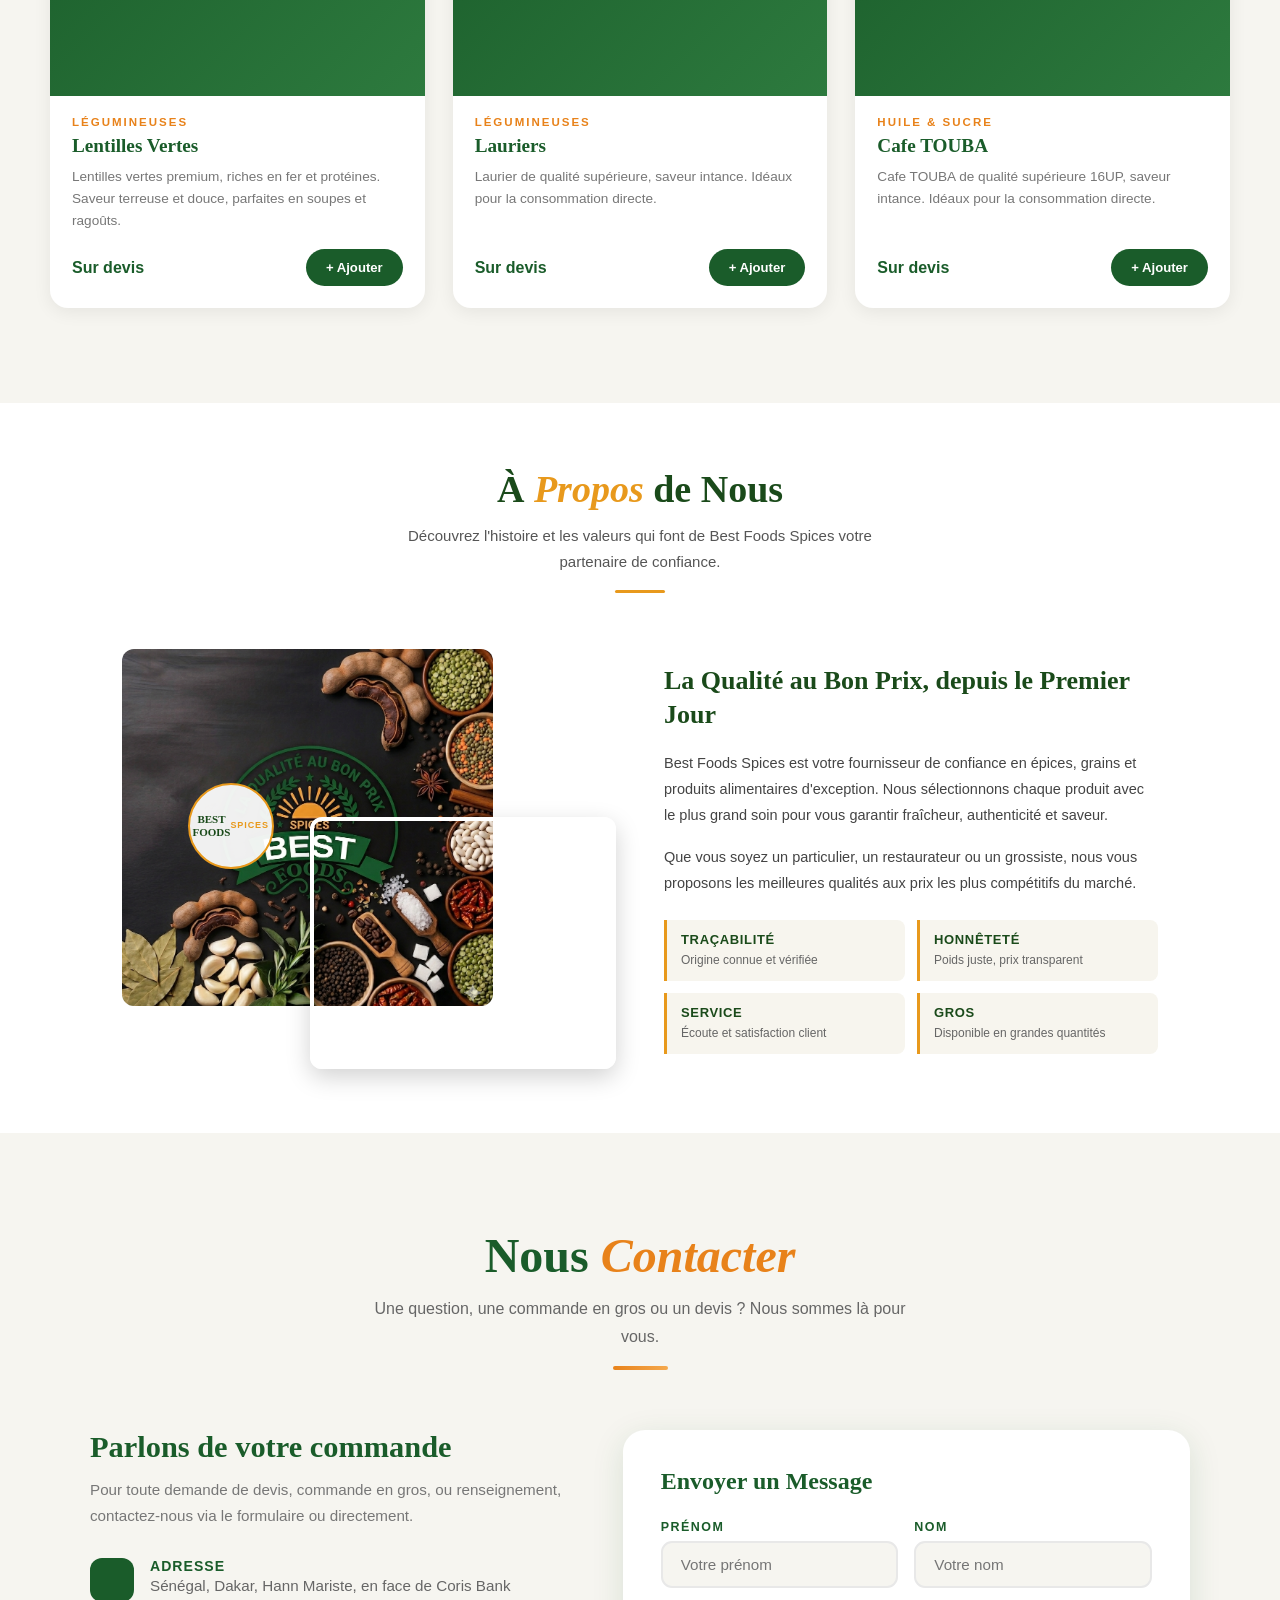
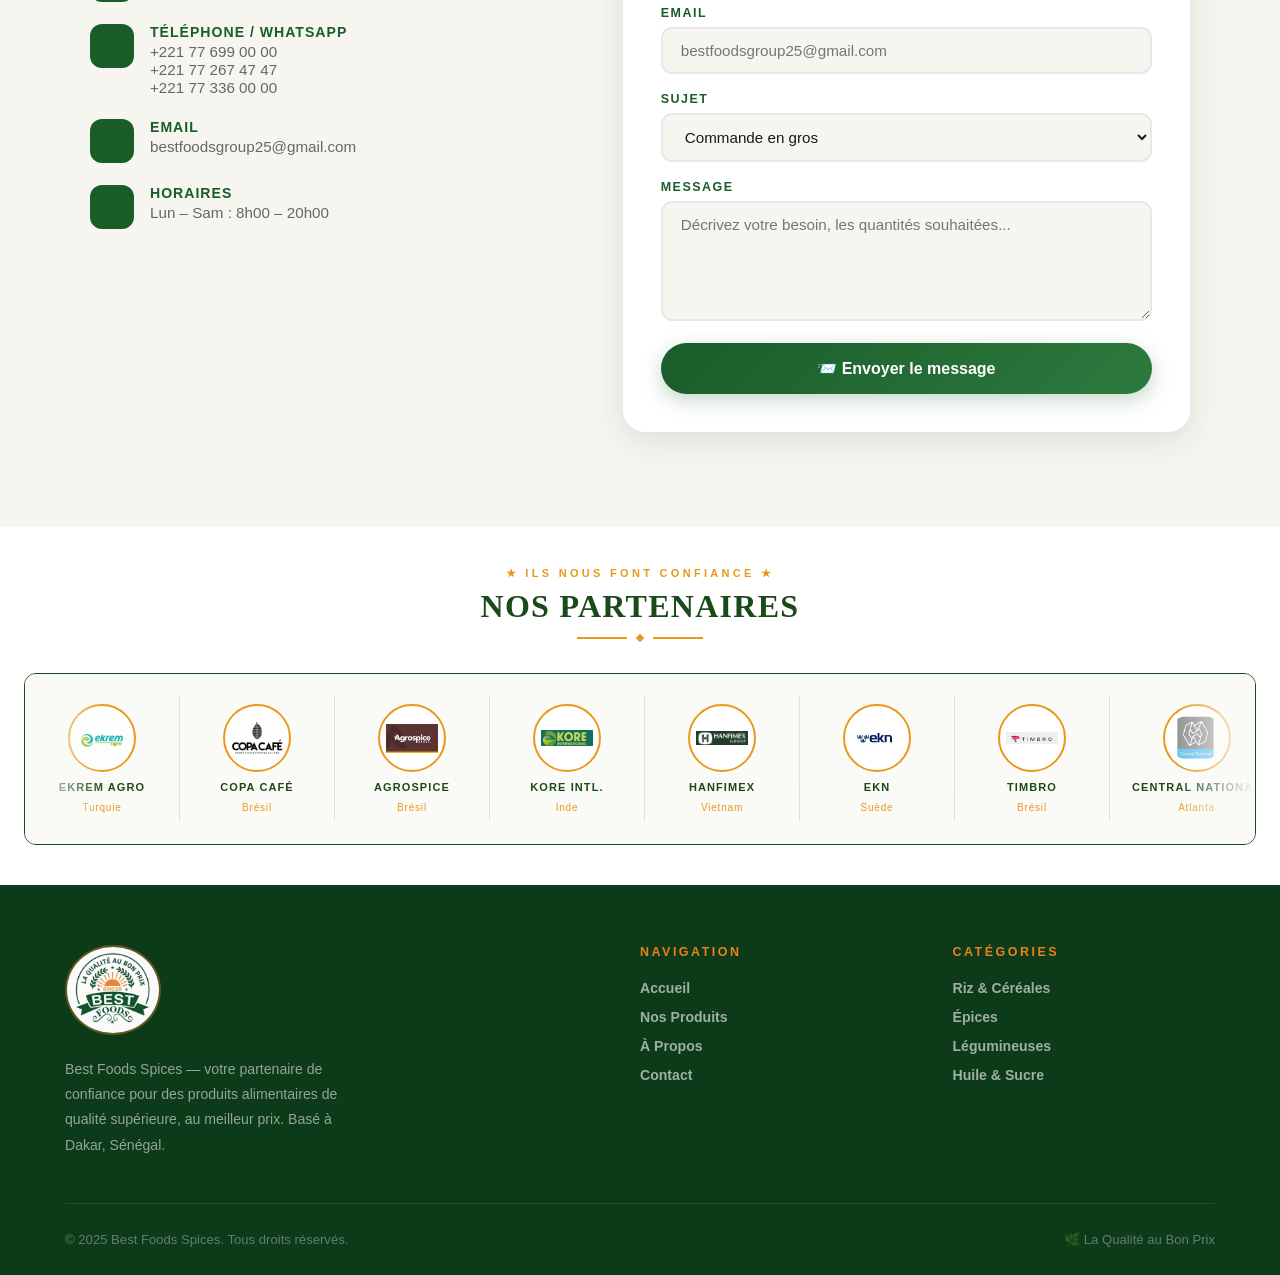
==== commit 30131539: "return all in place" ====
--- a/boutique.html
+++ b/boutique.html
@@ -99,55 +99,36 @@
 /* =========================================
    NAV
    ========================================= */
-nav {
-  position: fixed;
-  top: 0;
-  width: 100%;
-  z-index: 1000;
-  display: flex;
-  align-items: center;
-  justify-content: space-between;
-  padding: 0 50px;
-  height: 72px;
-  box-shadow: 0 3px 24px rgba(0,0,0,0.25);
-  overflow: hidden;
-  background: var(--vert);
-}
-
-/* Vague orange dans la navbar */
-nav::before,
-nav::after {
-  content: '';
-  position: absolute;
-  bottom: -20px;
-  left: -50%;
-  width: 200%;
-  height: 100%;
-  border-radius: 43% 47% 44% 48% / 37% 29% 43% 27%;
-  pointer-events: none;
-  z-index: 0;
-}
-
-nav::before {
-  background: rgba(232, 130, 26, 0.18);
-  animation: navWave1 7s linear infinite;
-}
-
-nav::after {
-  background: rgba(232, 130, 26, 0.10);
-  animation: navWave2 10s linear infinite reverse;
-  bottom: -30px;
-}
-
-@keyframes navWave1 {
-  0%   { transform: rotate(0deg); }
-  100% { transform: rotate(360deg); }
-}
-
-@keyframes navWave2 {
-  0%   { transform: rotate(0deg); }
-  100% { transform: rotate(360deg); }
-}
+nav{position:fixed;top:0;width:100%;z-index:1000;background:var(--vert);display:flex;align-items:center;justify-content:space-between;padding:0 50px;height:72px;box-shadow:0 3px 24px rgba(0,0,0,0.25);}
+.logo-nav{display:flex;align-items:center;gap:13px;text-decoration:none;}
+.logo-nav-wrap{position:relative;}
+.logo-nav-wrap img{
+  height:52px;border-radius:50%;border:2px solid var(--orange);
+  box-shadow:0 0 16px rgba(232,130,26,0.4);display:block;
+  animation:navLogoLand 0.9s cubic-bezier(0.34,1.56,0.64,1) both;
+  animation-delay:4.5s;transform:scale(0) rotate(-180deg);
+}
+@keyframes navLogoLand{
+  0%{transform:scale(0) rotate(-180deg);}
+  60%{transform:scale(1.2) rotate(12deg);}
+  80%{transform:scale(0.93) rotate(-4deg);}
+  100%{transform:scale(1) rotate(0deg);}
+}
+.logo-nav-wrap::after{
+  content:'';position:absolute;inset:-5px;border-radius:50%;
+  border:2px solid var(--orange);opacity:0;
+  animation:navHalo 2s ease-out infinite;animation-delay:5.5s;
+}
+@keyframes navHalo{0%{transform:scale(1);opacity:0.8;}100%{transform:scale(1.7);opacity:0;}}
+.logo-nav .brand{display:flex;flex-direction:column;line-height:1.1;}
+.logo-nav .brand span{color:var(--blanc);font-family:'Playfair Display',serif;font-size:1.25rem;font-weight:700;}
+.logo-nav .brand small{color:var(--orange2);font-size:0.7rem;letter-spacing:2px;text-transform:uppercase;font-weight:600;}
+.nav-links{display:flex;gap:30px;list-style:none;}
+.nav-links a{color:rgba(255,255,255,0.85);text-decoration:none;font-size:0.85rem;font-weight:700;letter-spacing:1.5px;text-transform:uppercase;transition:color 0.2s;padding-bottom:3px;border-bottom:2px solid transparent;}
+.nav-links a:hover{color:var(--orange2);border-bottom-color:var(--orange2);}
+.panier-btn{background:var(--orange);color:var(--blanc);border:none;padding:11px 22px;border-radius:30px;cursor:pointer;font-weight:800;font-size:0.85rem;letter-spacing:1px;display:flex;align-items:center;gap:9px;font-family:'Nunito',sans-serif;transition:all 0.2s;box-shadow:0 4px 16px rgba(232,130,26,0.35);}
+.panier-btn:hover{background:var(--orange2);transform:scale(1.04);}
+.badge{background:var(--blanc);color:var(--vert);border-radius:50%;width:22px;height:22px;font-size:0.75rem;font-weight:900;display:flex;align-items:center;justify-content:center;}
 /* HERO */
 #accueil{min-height:100vh;background:linear-gradient(135deg,var(--vert3) 0%,var(--vert) 55%,#1f6b33 100%);display:flex;align-items:center;padding:100px 60px 60px;position:relative;overflow:hidden;}
 .hero-bg{position:absolute;inset:0;pointer-events:none;}
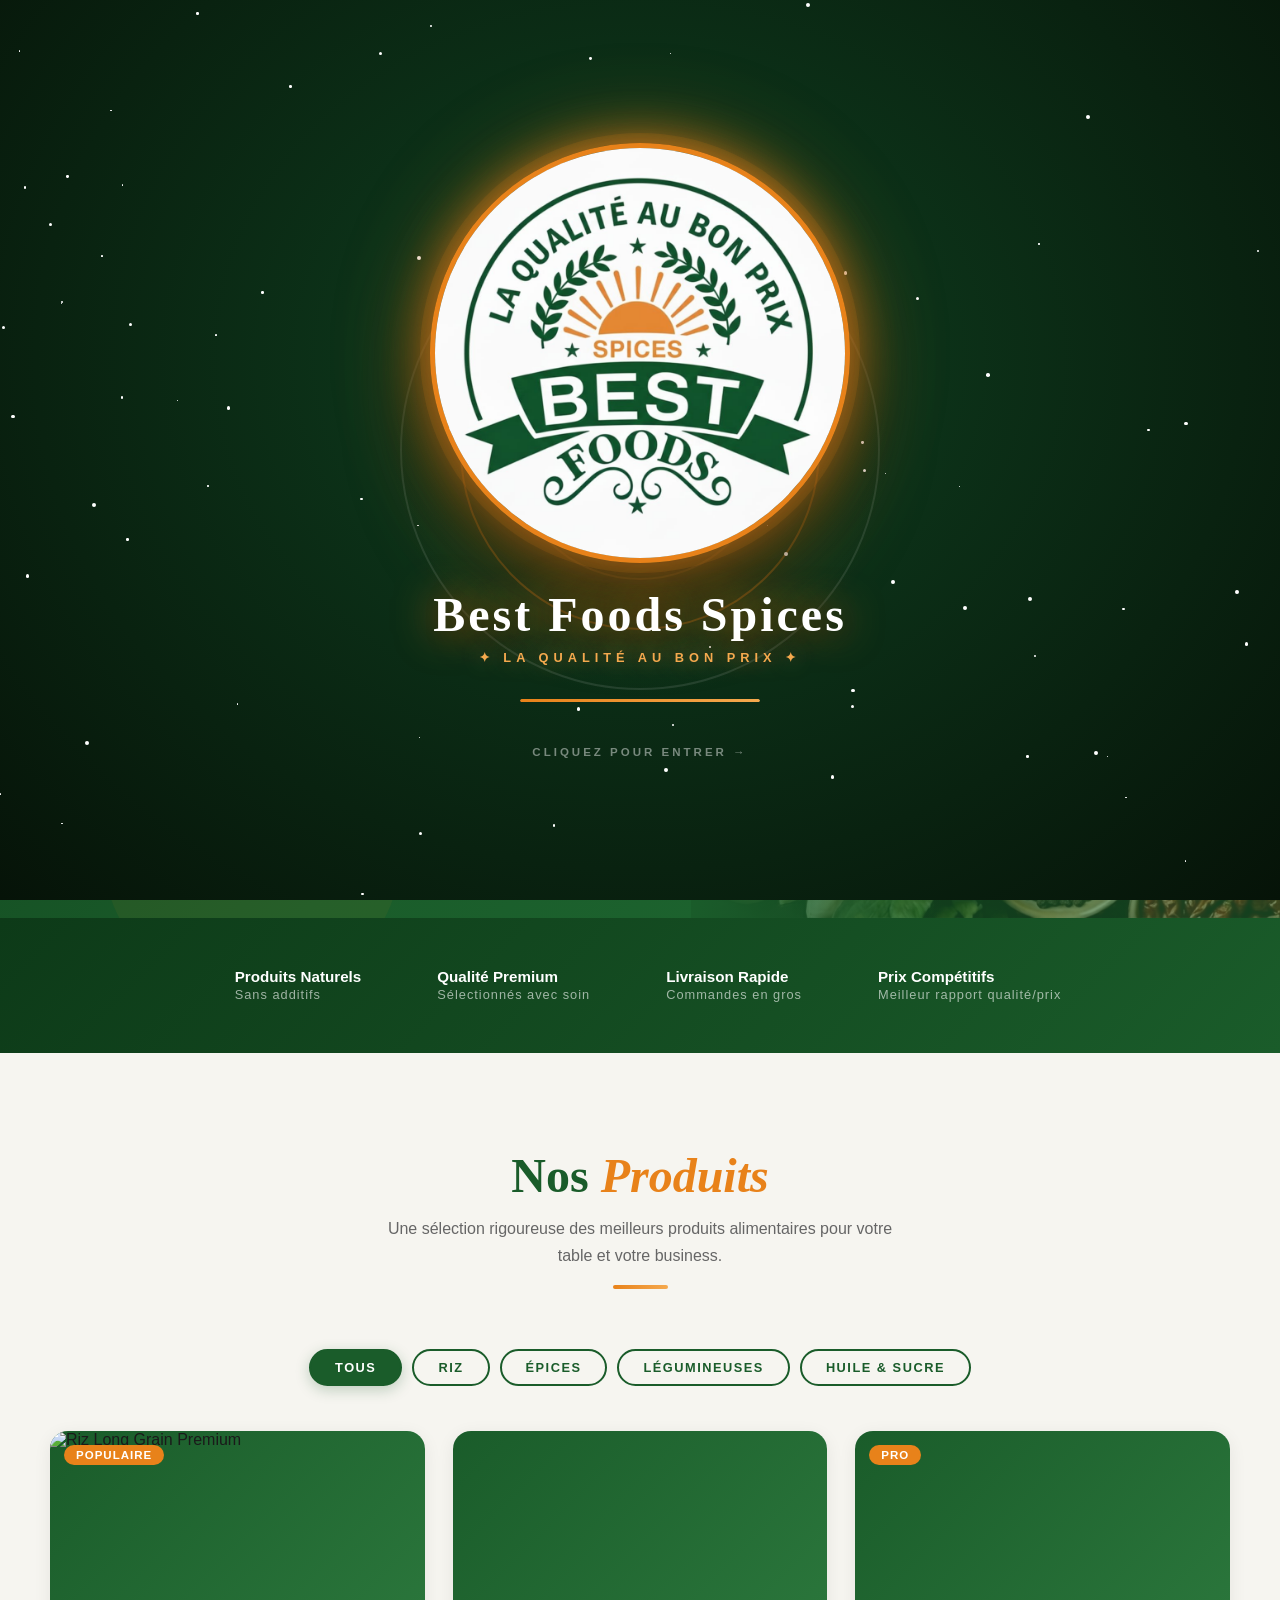
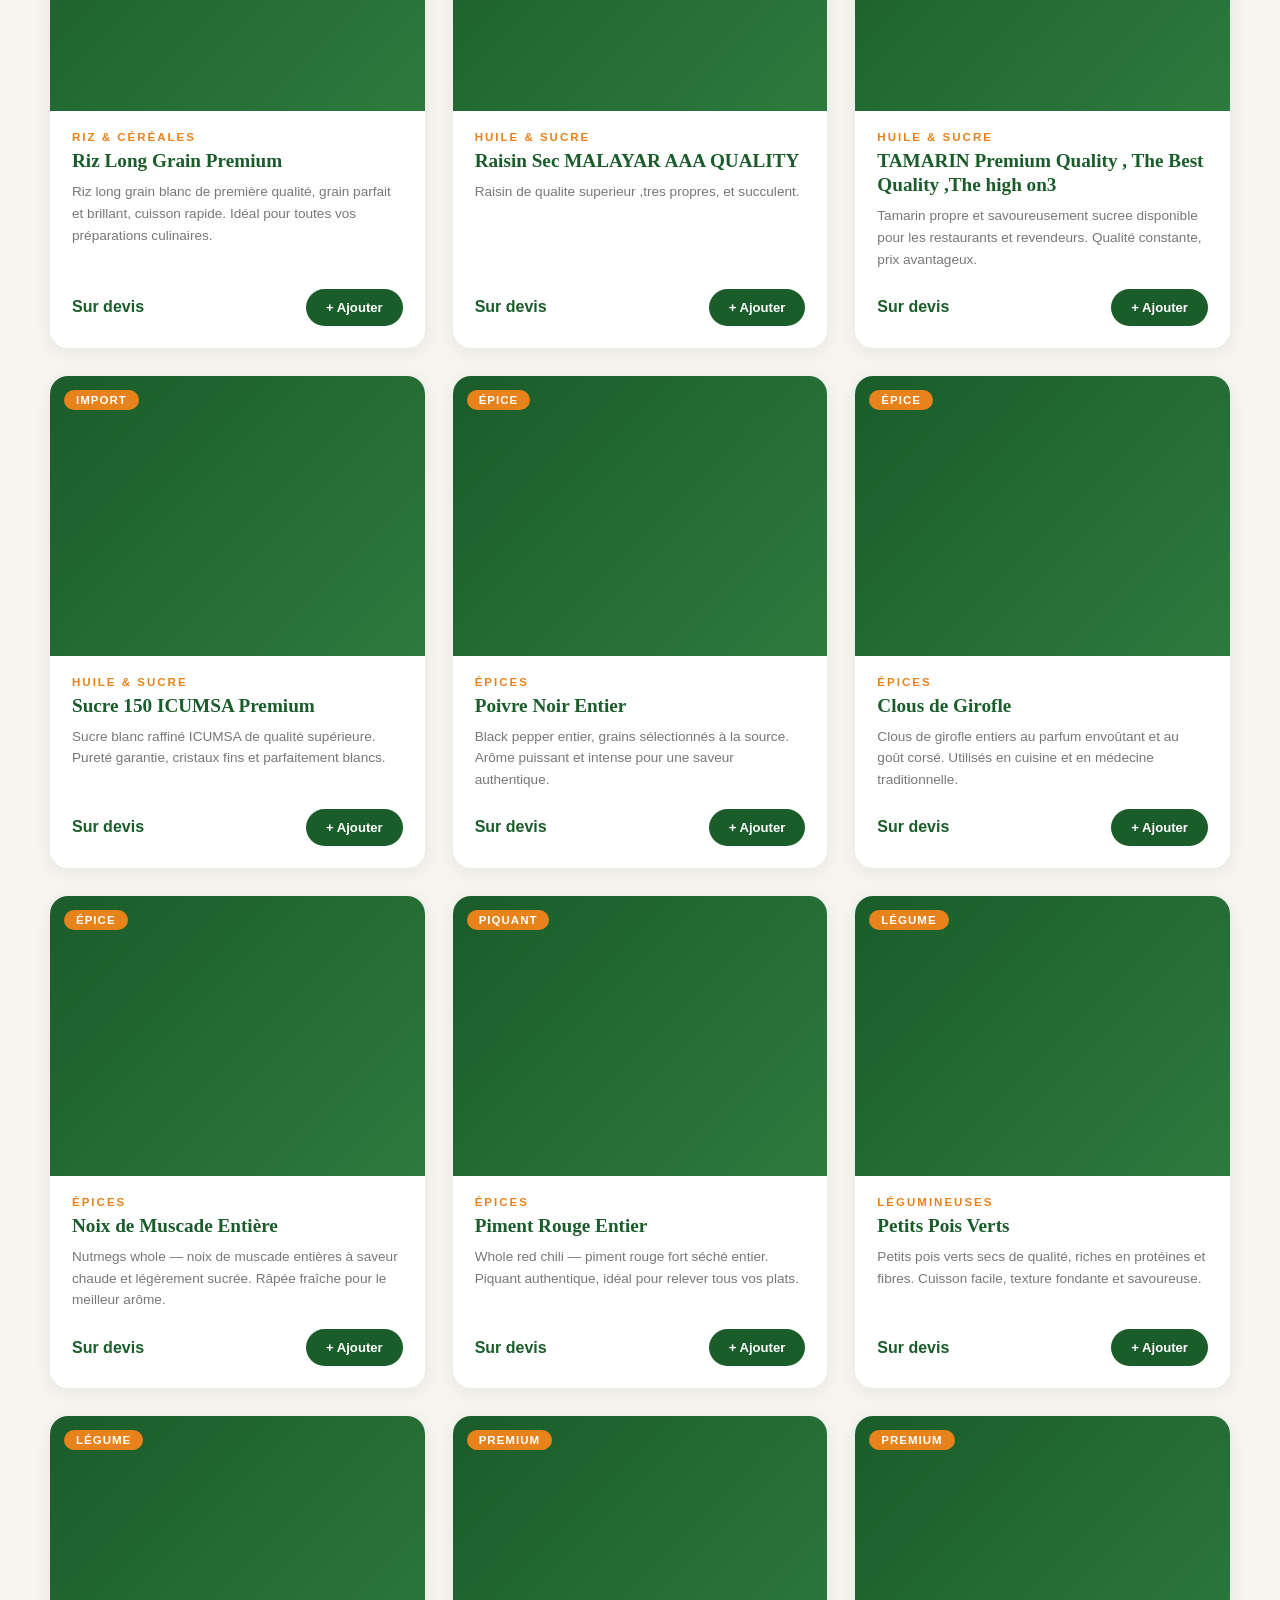
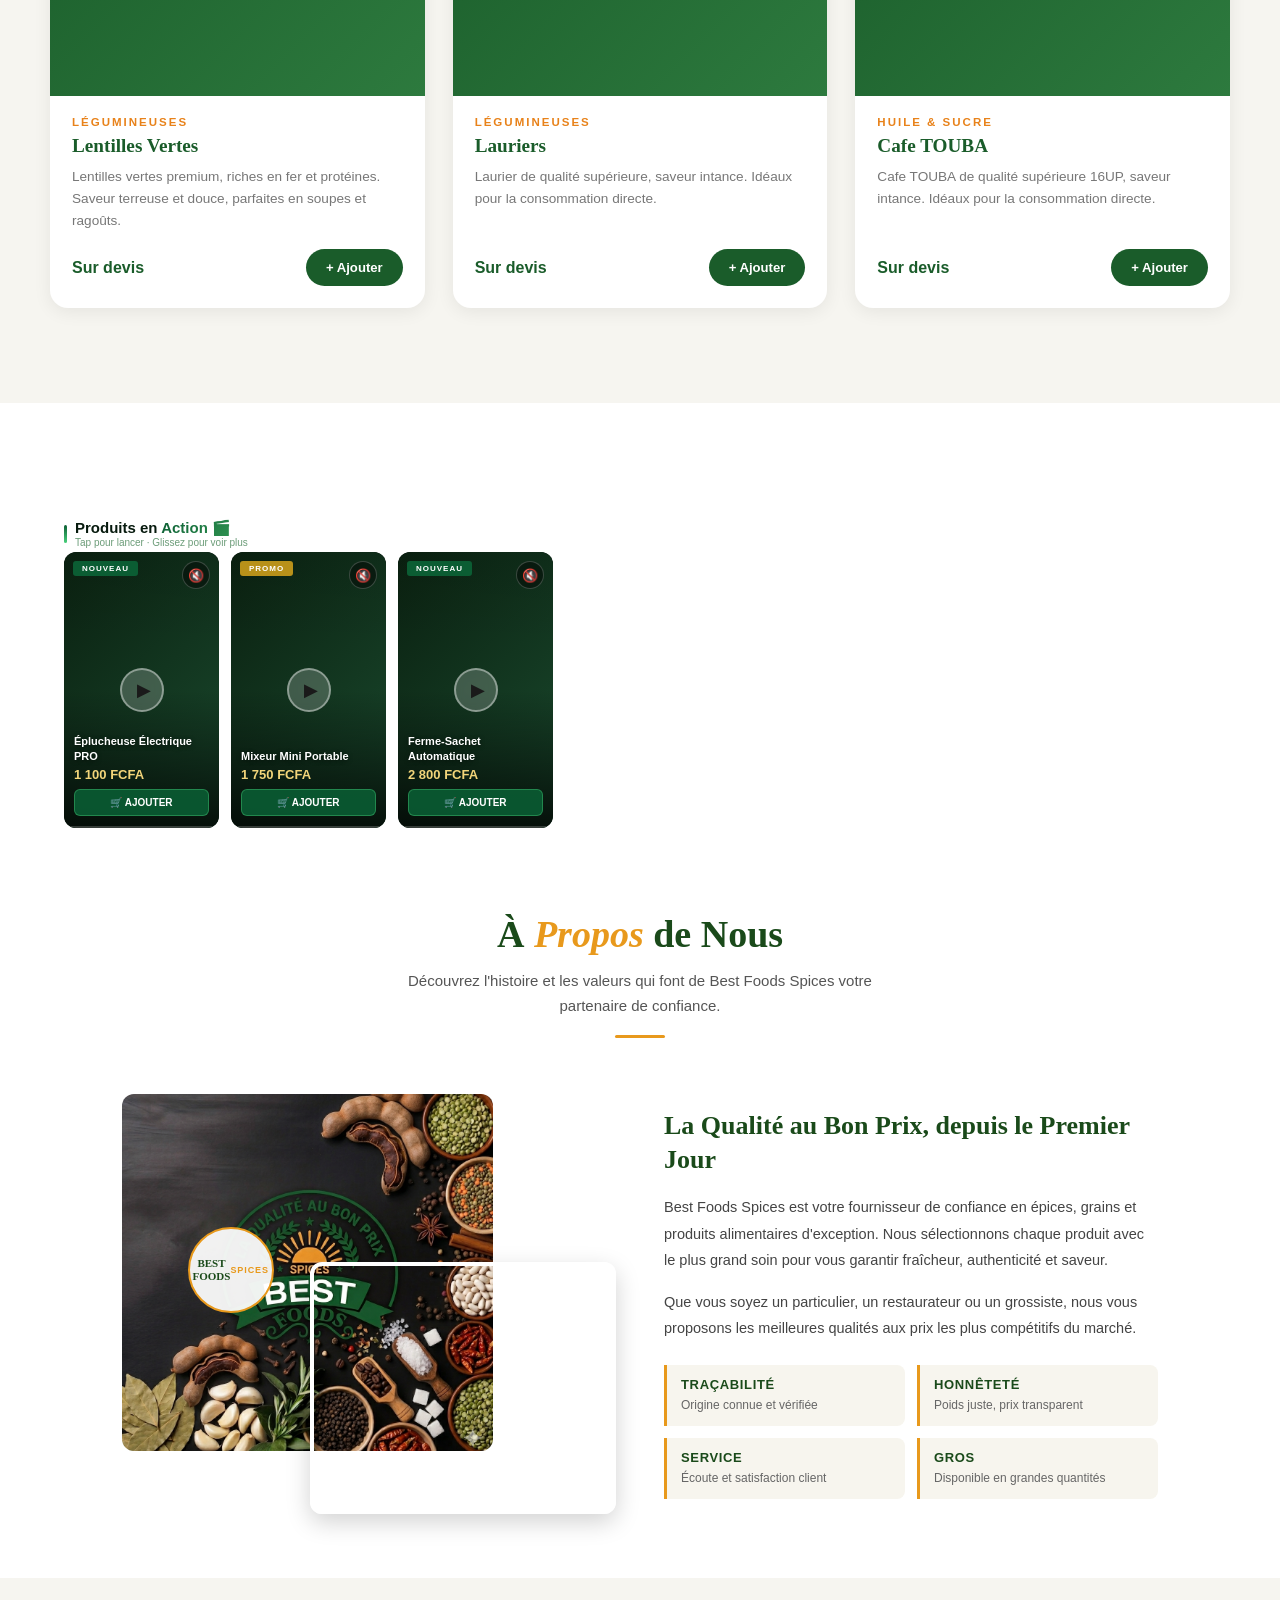
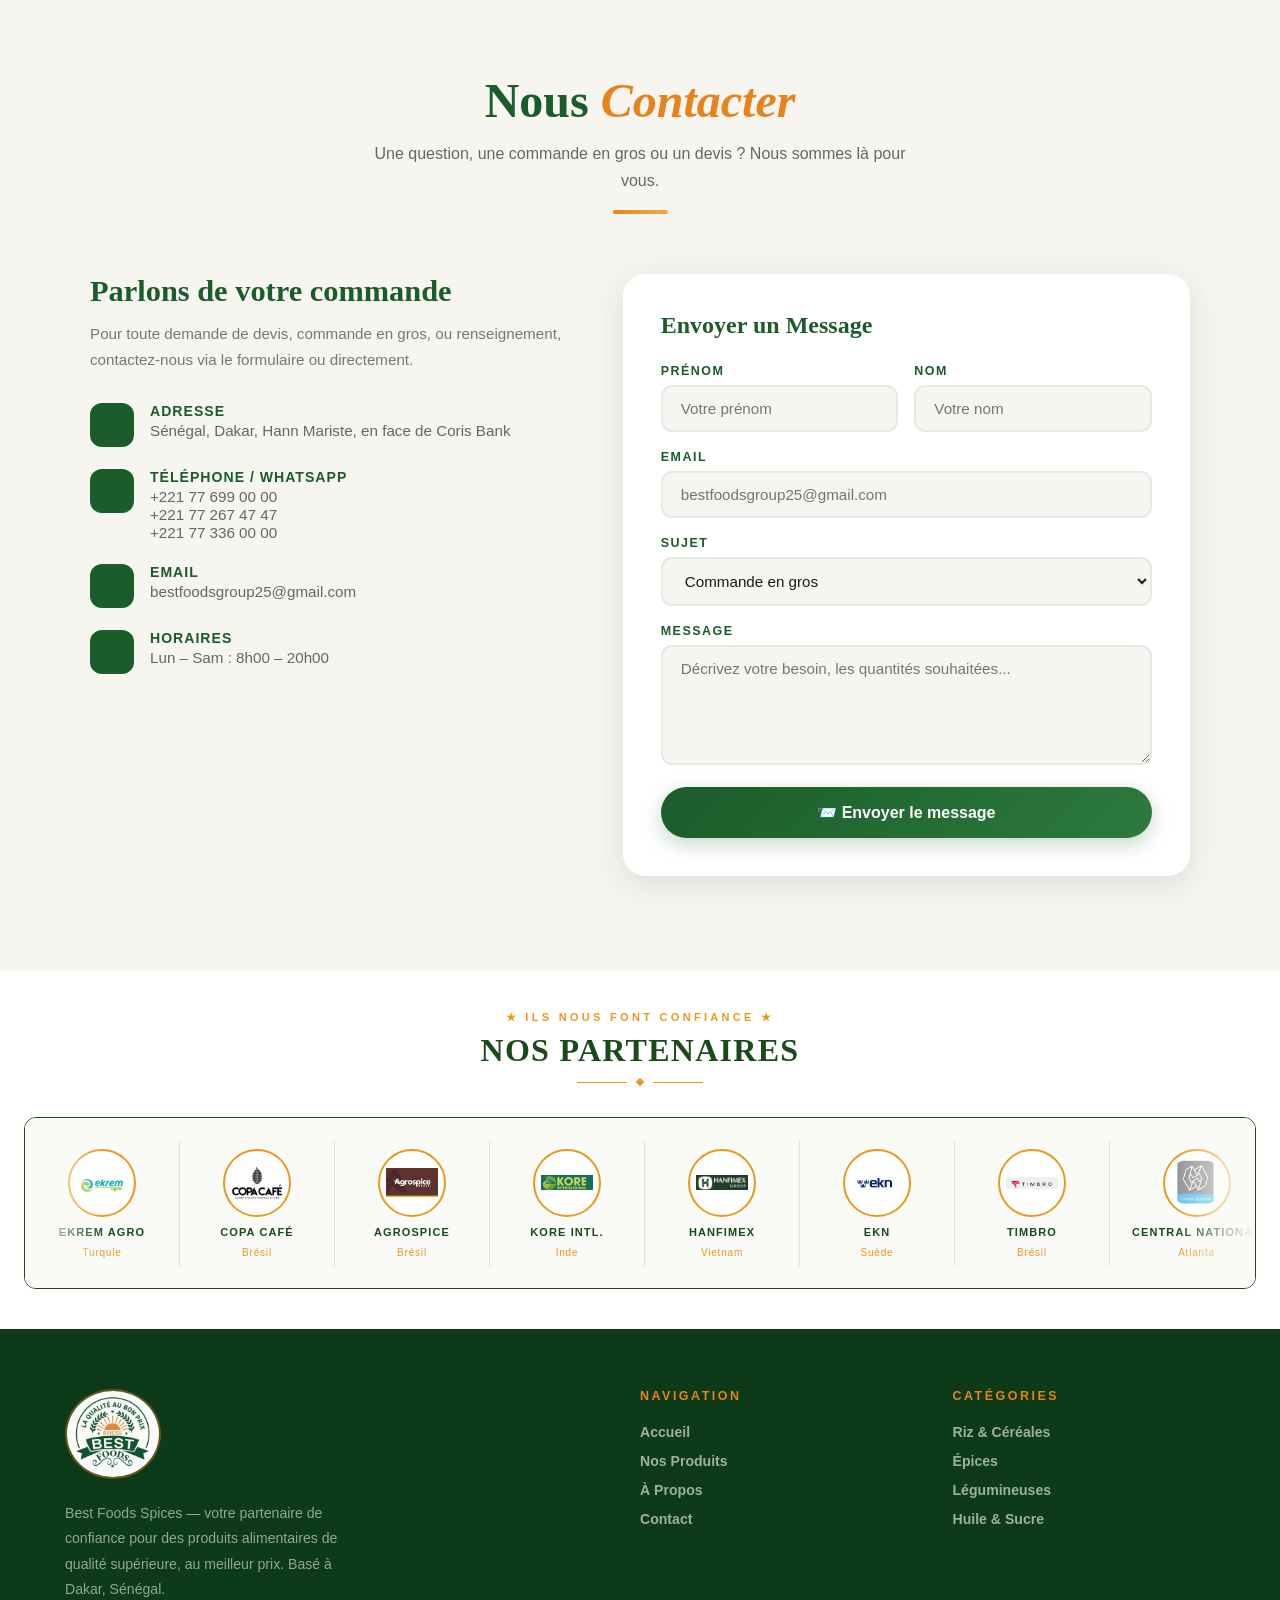
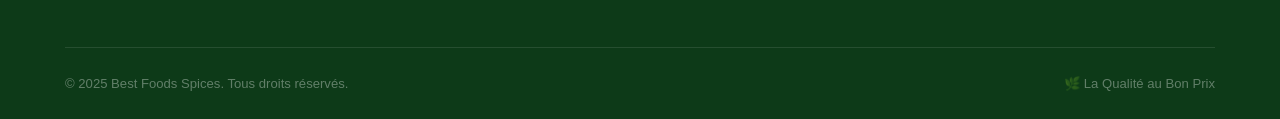
==== commit d8fc32d5: "Update boutique.htmlfgh" ====
--- a/boutique.html
+++ b/boutique.html
@@ -385,6 +385,124 @@
   <div class="grille-produits" id="grille"></div>
 </section>
 
+  <!-- ===== SECTION PRODUITS EN ACTION ===== -->
+<section style="background:white; margin-top:8px; padding-bottom:8px;">
+  <div style="display:flex; align-items:center; justify-content:space-between; padding:13px 14px 4px;">
+    <div style="display:flex; align-items:center; gap:8px;">
+      <div style="width:3px; height:18px; background:linear-gradient(180deg,#0B5D33,#49D17C); border-radius:2px;"></div>
+      <div>
+        <div style="font-size:15px; font-weight:800; color:#071a0e;">Produits en <span style="background:linear-gradient(135deg,#0B5D33,#2e9150); -webkit-background-clip:text; -webkit-text-fill-color:transparent; background-clip:text;">Action 🎬</span></div>
+        <div style="font-size:10px; color:#6b9c78;">Tap pour lancer · Glissez pour voir plus</div>
+      </div>
+    </div>
+  </div>
+
+  <div style="display:flex; gap:12px; overflow-x:auto; padding:0 0 12px 14px; scrollbar-width:none; -webkit-overflow-scrolling:touch;">
+
+    <!-- CARTE 1 -->
+    <div class="vr-card" onclick="reelToggle(this)" style="flex-shrink:0; width:155px; border-radius:12px; overflow:hidden; cursor:pointer; position:relative; background:#041209;">
+      <div class="vr-inner" style="position:relative; width:100%; aspect-ratio:9/16; background:linear-gradient(135deg,#0a2010,#1a4a2e); border-radius:12px; overflow:hidden;">
+        <video class="vr-video" src="eplucheuse.mp4" muted loop playsinline preload="none" style="position:absolute; inset:0; width:100%; height:100%; object-fit:cover;"></video>
+        <div style="position:absolute; inset:0; background:linear-gradient(180deg,rgba(0,0,0,0.06) 0%,transparent 35%,transparent 50%,rgba(0,0,0,0.78) 100%); z-index:2; pointer-events:none;"></div>
+        <span style="position:absolute; top:9px; left:9px; z-index:4; padding:3px 9px; font-size:8px; font-weight:800; letter-spacing:1px; text-transform:uppercase; border-radius:3px; color:white; background:#0B5D33;">Nouveau</span>
+        <button onclick="event.stopPropagation(); reelMute(this)" style="position:absolute; top:9px; right:9px; z-index:4; background:rgba(0,0,0,0.4); border:1px solid rgba(255,255,255,0.2); border-radius:50%; width:28px; height:28px; display:flex; align-items:center; justify-content:center; color:white; font-size:13px; cursor:pointer;">🔇</button>
+        <div class="vr-play" style="position:absolute; inset:0; display:flex; align-items:center; justify-content:center; z-index:3; transition:opacity 0.25s;">
+          <div style="width:44px; height:44px; background:rgba(255,255,255,0.2); border-radius:50%; display:flex; align-items:center; justify-content:center; backdrop-filter:blur(4px); border:2px solid rgba(255,255,255,0.4); padding-left:4px; font-size:18px;">▶</div>
+        </div>
+        <div style="position:absolute; bottom:0; left:0; right:0; height:2px; background:rgba(255,255,255,0.2); z-index:5;"><div class="vr-prog-bar" style="height:100%; background:linear-gradient(90deg,#49D17C,#f2d57a); width:0%; transition:width 0.1s linear;"></div></div>
+        <div style="position:absolute; bottom:0; left:0; right:0; z-index:4; padding:10px 10px 12px;">
+          <div style="font-size:11px; font-weight:700; color:white; line-height:1.3; margin-bottom:4px; text-shadow:0 1px 4px rgba(0,0,0,0.5);">Éplucheuse Électrique PRO</div>
+          <div style="font-size:13px; font-weight:800; color:#f2d57a; margin-bottom:7px;">1 100 FCFA</div>
+          <button onclick="event.stopPropagation();" style="width:100%; background:rgba(11,93,51,0.9); border:1px solid rgba(73,209,124,0.4); color:white; padding:7px; font-size:10px; font-weight:700; text-transform:uppercase; cursor:pointer; display:flex; align-items:center; justify-content:center; gap:5px; border-radius:6px;">🛒 Ajouter</button>
+        </div>
+      </div>
+    </div>
+
+    <!-- CARTE 2 -->
+    <div class="vr-card" onclick="reelToggle(this)" style="flex-shrink:0; width:155px; border-radius:12px; overflow:hidden; cursor:pointer; position:relative; background:#041209;">
+      <div class="vr-inner" style="position:relative; width:100%; aspect-ratio:9/16; background:linear-gradient(135deg,#0a2010,#1a4a2e); border-radius:12px; overflow:hidden;">
+        <video class="vr-video" src="mixeur-mini.mp4" muted loop playsinline preload="none" style="position:absolute; inset:0; width:100%; height:100%; object-fit:cover;"></video>
+        <div style="position:absolute; inset:0; background:linear-gradient(180deg,rgba(0,0,0,0.06) 0%,transparent 35%,transparent 50%,rgba(0,0,0,0.78) 100%); z-index:2; pointer-events:none;"></div>
+        <span style="position:absolute; top:9px; left:9px; z-index:4; padding:3px 9px; font-size:8px; font-weight:800; letter-spacing:1px; text-transform:uppercase; border-radius:3px; color:white; background:#b8911a;">Promo</span>
+        <button onclick="event.stopPropagation(); reelMute(this)" style="position:absolute; top:9px; right:9px; z-index:4; background:rgba(0,0,0,0.4); border:1px solid rgba(255,255,255,0.2); border-radius:50%; width:28px; height:28px; display:flex; align-items:center; justify-content:center; color:white; font-size:13px; cursor:pointer;">🔇</button>
+        <div class="vr-play" style="position:absolute; inset:0; display:flex; align-items:center; justify-content:center; z-index:3; transition:opacity 0.25s;">
+          <div style="width:44px; height:44px; background:rgba(255,255,255,0.2); border-radius:50%; display:flex; align-items:center; justify-content:center; backdrop-filter:blur(4px); border:2px solid rgba(255,255,255,0.4); padding-left:4px; font-size:18px;">▶</div>
+        </div>
+        <div style="position:absolute; bottom:0; left:0; right:0; height:2px; background:rgba(255,255,255,0.2); z-index:5;"><div class="vr-prog-bar" style="height:100%; background:linear-gradient(90deg,#49D17C,#f2d57a); width:0%; transition:width 0.1s linear;"></div></div>
+        <div style="position:absolute; bottom:0; left:0; right:0; z-index:4; padding:10px 10px 12px;">
+          <div style="font-size:11px; font-weight:700; color:white; line-height:1.3; margin-bottom:4px; text-shadow:0 1px 4px rgba(0,0,0,0.5);">Mixeur Mini Portable</div>
+          <div style="font-size:13px; font-weight:800; color:#f2d57a; margin-bottom:7px;">1 750 FCFA</div>
+          <button onclick="event.stopPropagation();" style="width:100%; background:rgba(11,93,51,0.9); border:1px solid rgba(73,209,124,0.4); color:white; padding:7px; font-size:10px; font-weight:700; text-transform:uppercase; cursor:pointer; display:flex; align-items:center; justify-content:center; gap:5px; border-radius:6px;">🛒 Ajouter</button>
+        </div>
+      </div>
+    </div>
+
+    <!-- CARTE 3 -->
+    <div class="vr-card" onclick="reelToggle(this)" style="flex-shrink:0; width:155px; border-radius:12px; overflow:hidden; cursor:pointer; position:relative; background:#041209;">
+      <div class="vr-inner" style="position:relative; width:100%; aspect-ratio:9/16; background:linear-gradient(135deg,#0a2010,#1a4a2e); border-radius:12px; overflow:hidden;">
+        <video class="vr-video" src="ferme-sachet.mp4" muted loop playsinline preload="none" style="position:absolute; inset:0; width:100%; height:100%; object-fit:cover;"></video>
+        <div style="position:absolute; inset:0; background:linear-gradient(180deg,rgba(0,0,0,0.06) 0%,transparent 35%,transparent 50%,rgba(0,0,0,0.78) 100%); z-index:2; pointer-events:none;"></div>
+        <span style="position:absolute; top:9px; left:9px; z-index:4; padding:3px 9px; font-size:8px; font-weight:800; letter-spacing:1px; text-transform:uppercase; border-radius:3px; color:white; background:#0B5D33;">Nouveau</span>
+        <button onclick="event.stopPropagation(); reelMute(this)" style="position:absolute; top:9px; right:9px; z-index:4; background:rgba(0,0,0,0.4); border:1px solid rgba(255,255,255,0.2); border-radius:50%; width:28px; height:28px; display:flex; align-items:center; justify-content:center; color:white; font-size:13px; cursor:pointer;">🔇</button>
+        <div class="vr-play" style="position:absolute; inset:0; display:flex; align-items:center; justify-content:center; z-index:3; transition:opacity 0.25s;">
+          <div style="width:44px; height:44px; background:rgba(255,255,255,0.2); border-radius:50%; display:flex; align-items:center; justify-content:center; backdrop-filter:blur(4px); border:2px solid rgba(255,255,255,0.4); padding-left:4px; font-size:18px;">▶</div>
+        </div>
+        <div style="position:absolute; bottom:0; left:0; right:0; height:2px; background:rgba(255,255,255,0.2); z-index:5;"><div class="vr-prog-bar" style="height:100%; background:linear-gradient(90deg,#49D17C,#f2d57a); width:0%; transition:width 0.1s linear;"></div></div>
+        <div style="position:absolute; bottom:0; left:0; right:0; z-index:4; padding:10px 10px 12px;">
+          <div style="font-size:11px; font-weight:700; color:white; line-height:1.3; margin-bottom:4px; text-shadow:0 1px 4px rgba(0,0,0,0.5);">Ferme-Sachet Automatique</div>
+          <div style="font-size:13px; font-weight:800; color:#f2d57a; margin-bottom:7px;">2 800 FCFA</div>
+          <button onclick="event.stopPropagation();" style="width:100%; background:rgba(11,93,51,0.9); border:1px solid rgba(73,209,124,0.4); color:white; padding:7px; font-size:10px; font-weight:700; text-transform:uppercase; cursor:pointer; display:flex; align-items:center; justify-content:center; gap:5px; border-radius:6px;">🛒 Ajouter</button>
+        </div>
+      </div>
+    </div>
+
+  </div>
+</section>
+
+<script>
+function reelToggle(card) {
+  const vid = card.querySelector('.vr-video');
+  if (!vid) return;
+  if (vid.paused) {
+    vid.play().then(() => card.classList.add('playing')).catch(() => {});
+  } else {
+    vid.pause();
+    card.classList.remove('playing');
+  }
+}
+function reelMute(btn) {
+  const vid = btn.closest('.vr-card').querySelector('.vr-video');
+  if (!vid) return;
+  vid.muted = !vid.muted;
+  btn.textContent = vid.muted ? '🔇' : '🔊';
+}
+document.querySelectorAll('.vr-card').forEach(card => {
+  const vid = card.querySelector('.vr-video');
+  const bar = card.querySelector('.vr-prog-bar');
+  if (!vid || !bar) return;
+  vid.addEventListener('timeupdate', () => {
+    if (vid.duration) bar.style.width = (vid.currentTime / vid.duration * 100) + '%';
+  });
+});
+if ('IntersectionObserver' in window) {
+  const obs = new IntersectionObserver(entries => {
+    entries.forEach(entry => {
+      const vid = entry.target.querySelector('.vr-video');
+      if (!vid) return;
+      if (entry.isIntersecting) {
+        vid.play().then(() => entry.target.classList.add('playing')).catch(() => {});
+      } else {
+        vid.pause();
+        entry.target.classList.remove('playing');
+      }
+    });
+  }, { threshold: 0.65 });
+  document.querySelectorAll('.vr-card').forEach(c => obs.observe(c));
+}
+</script>
+
+<!-- À PROPOS -->
+  
 <!-- À PROPOS -->
 <!-- ===== SECTION À PROPOS BEST FOODS — VIDÉO EN BOUCLE ===== -->
 <!-- 
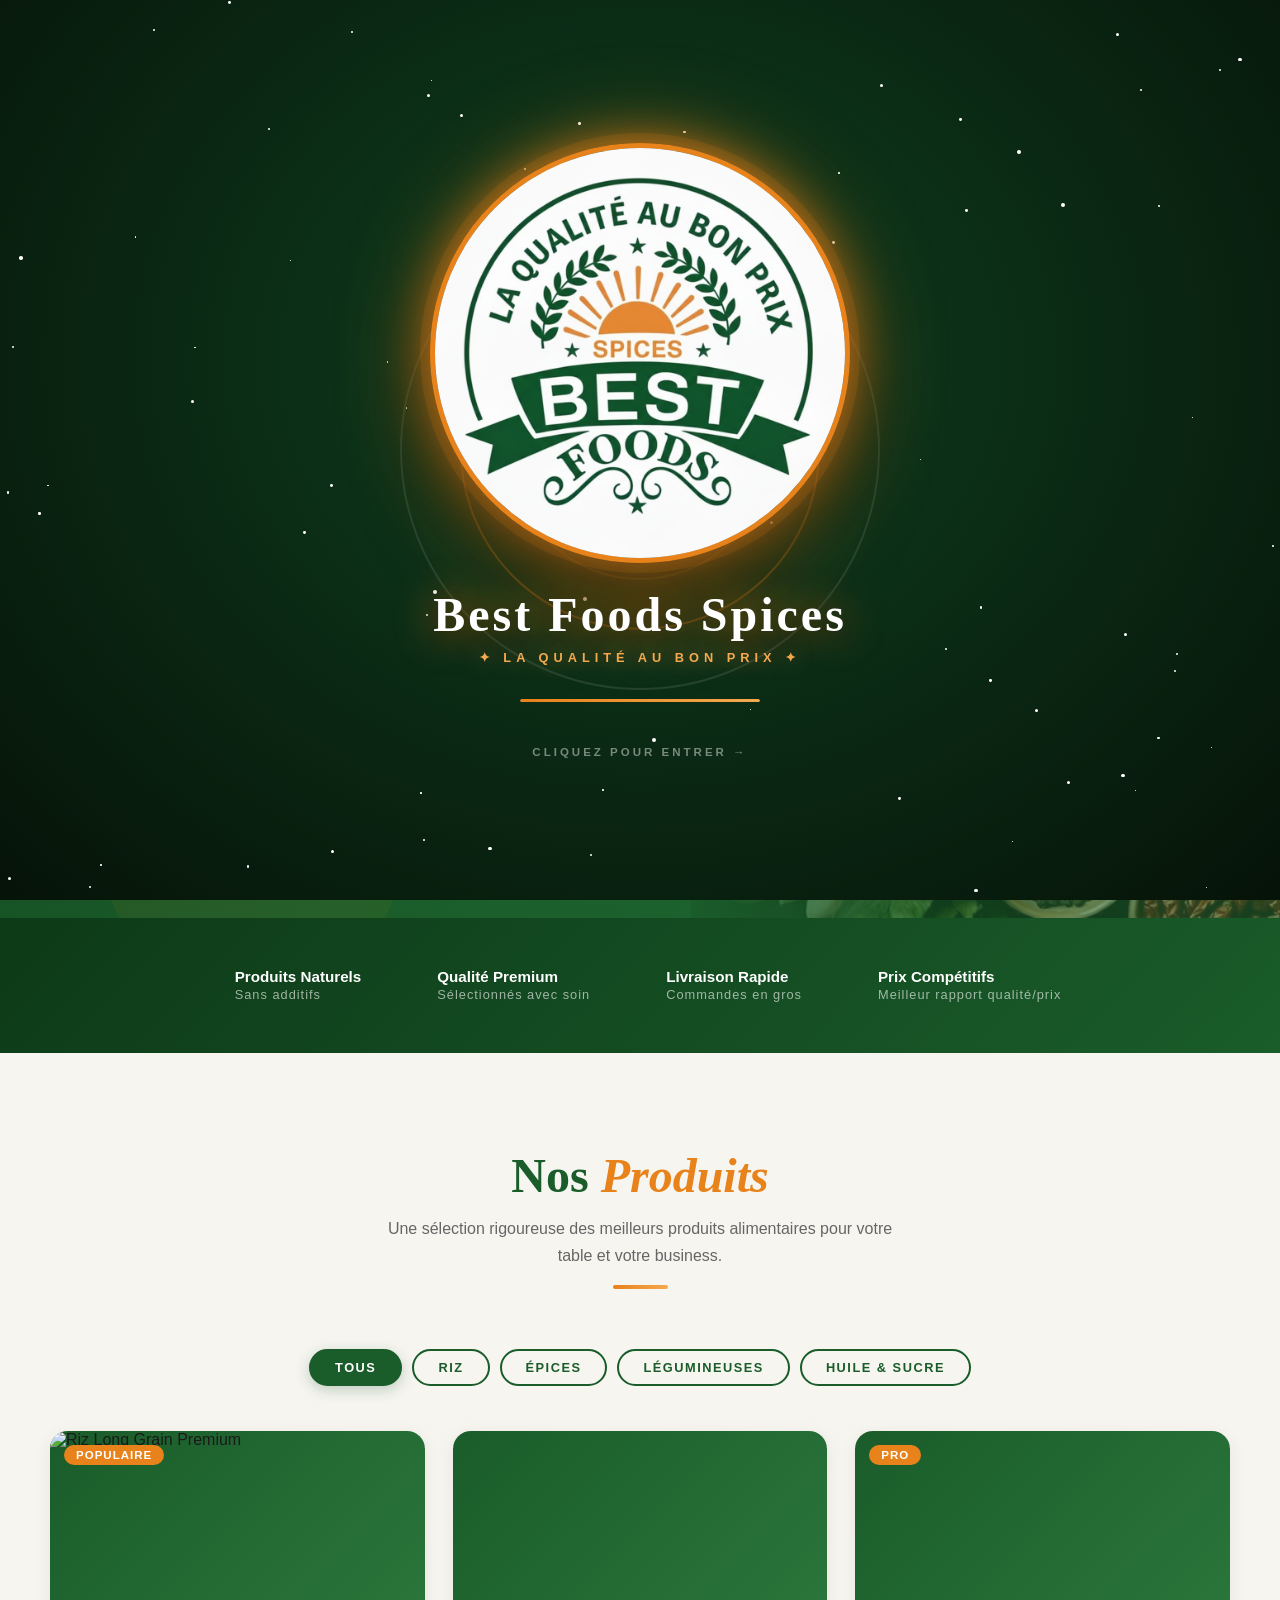
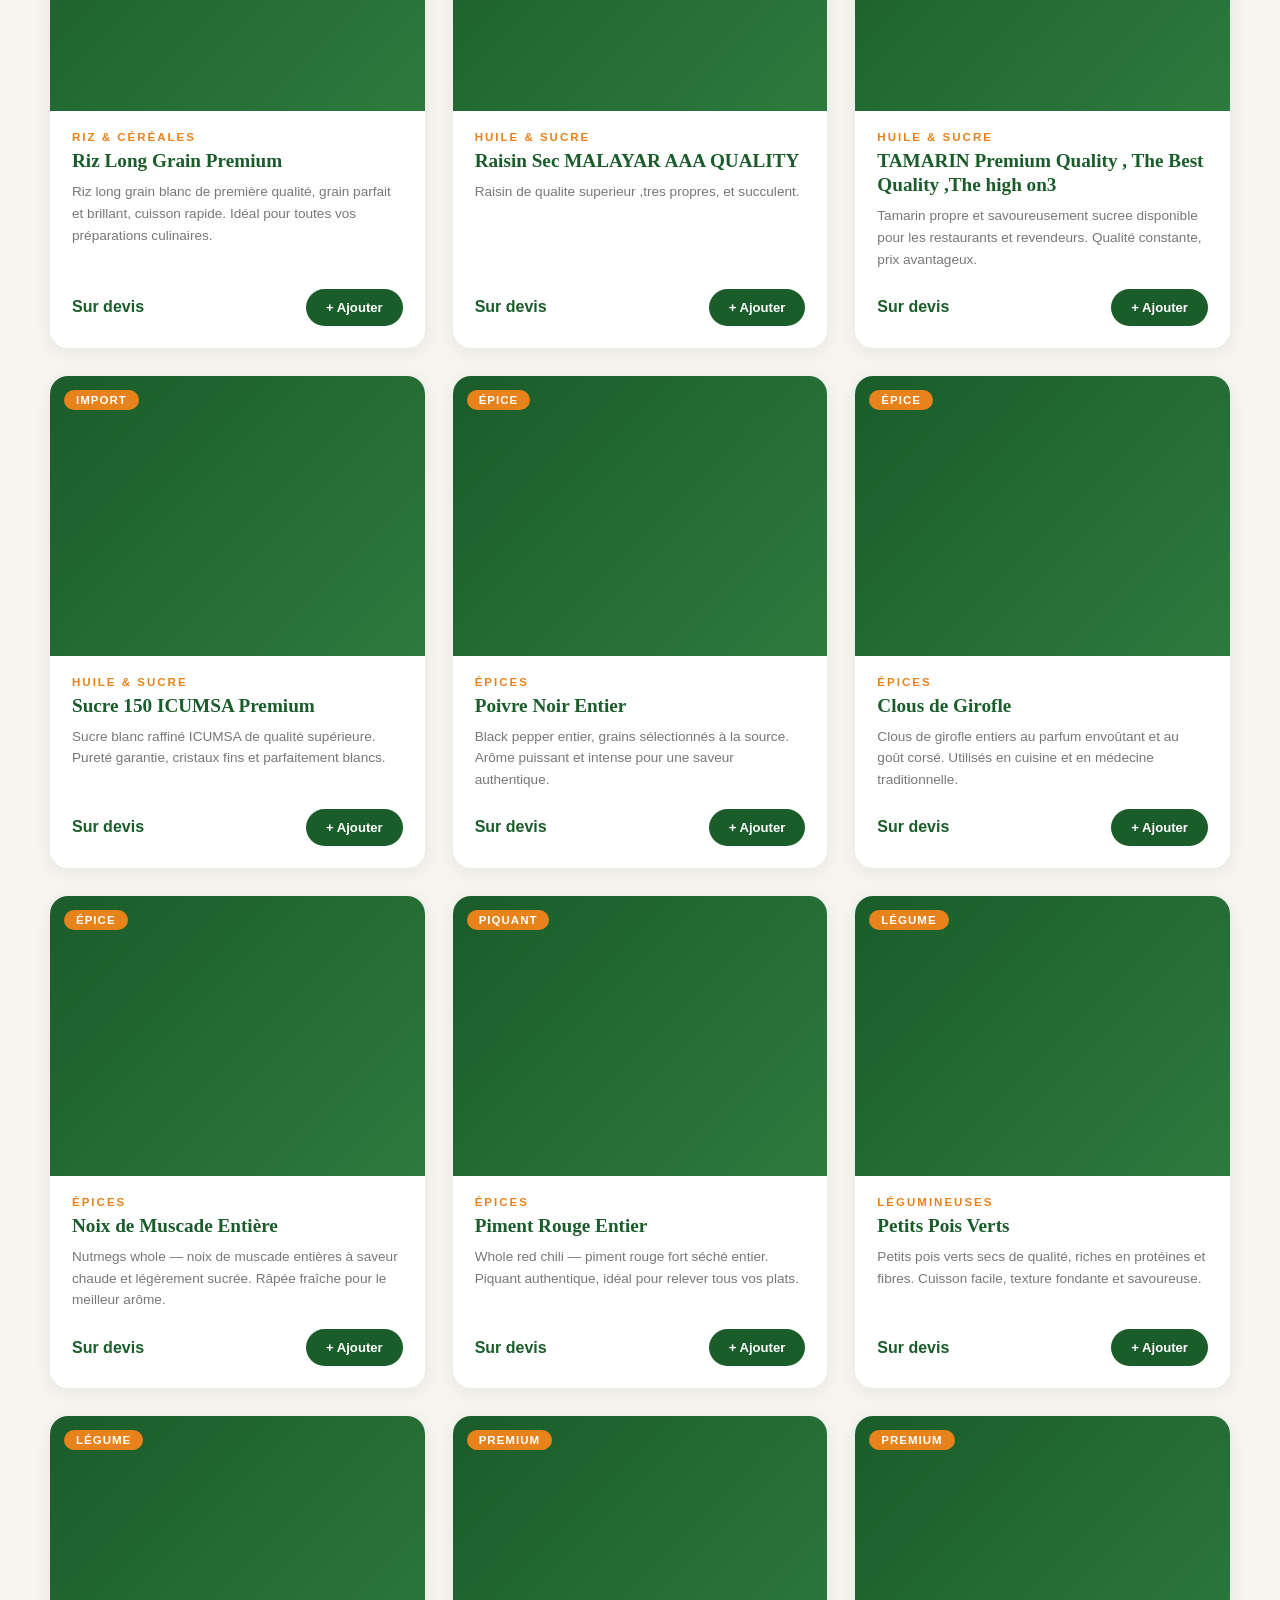
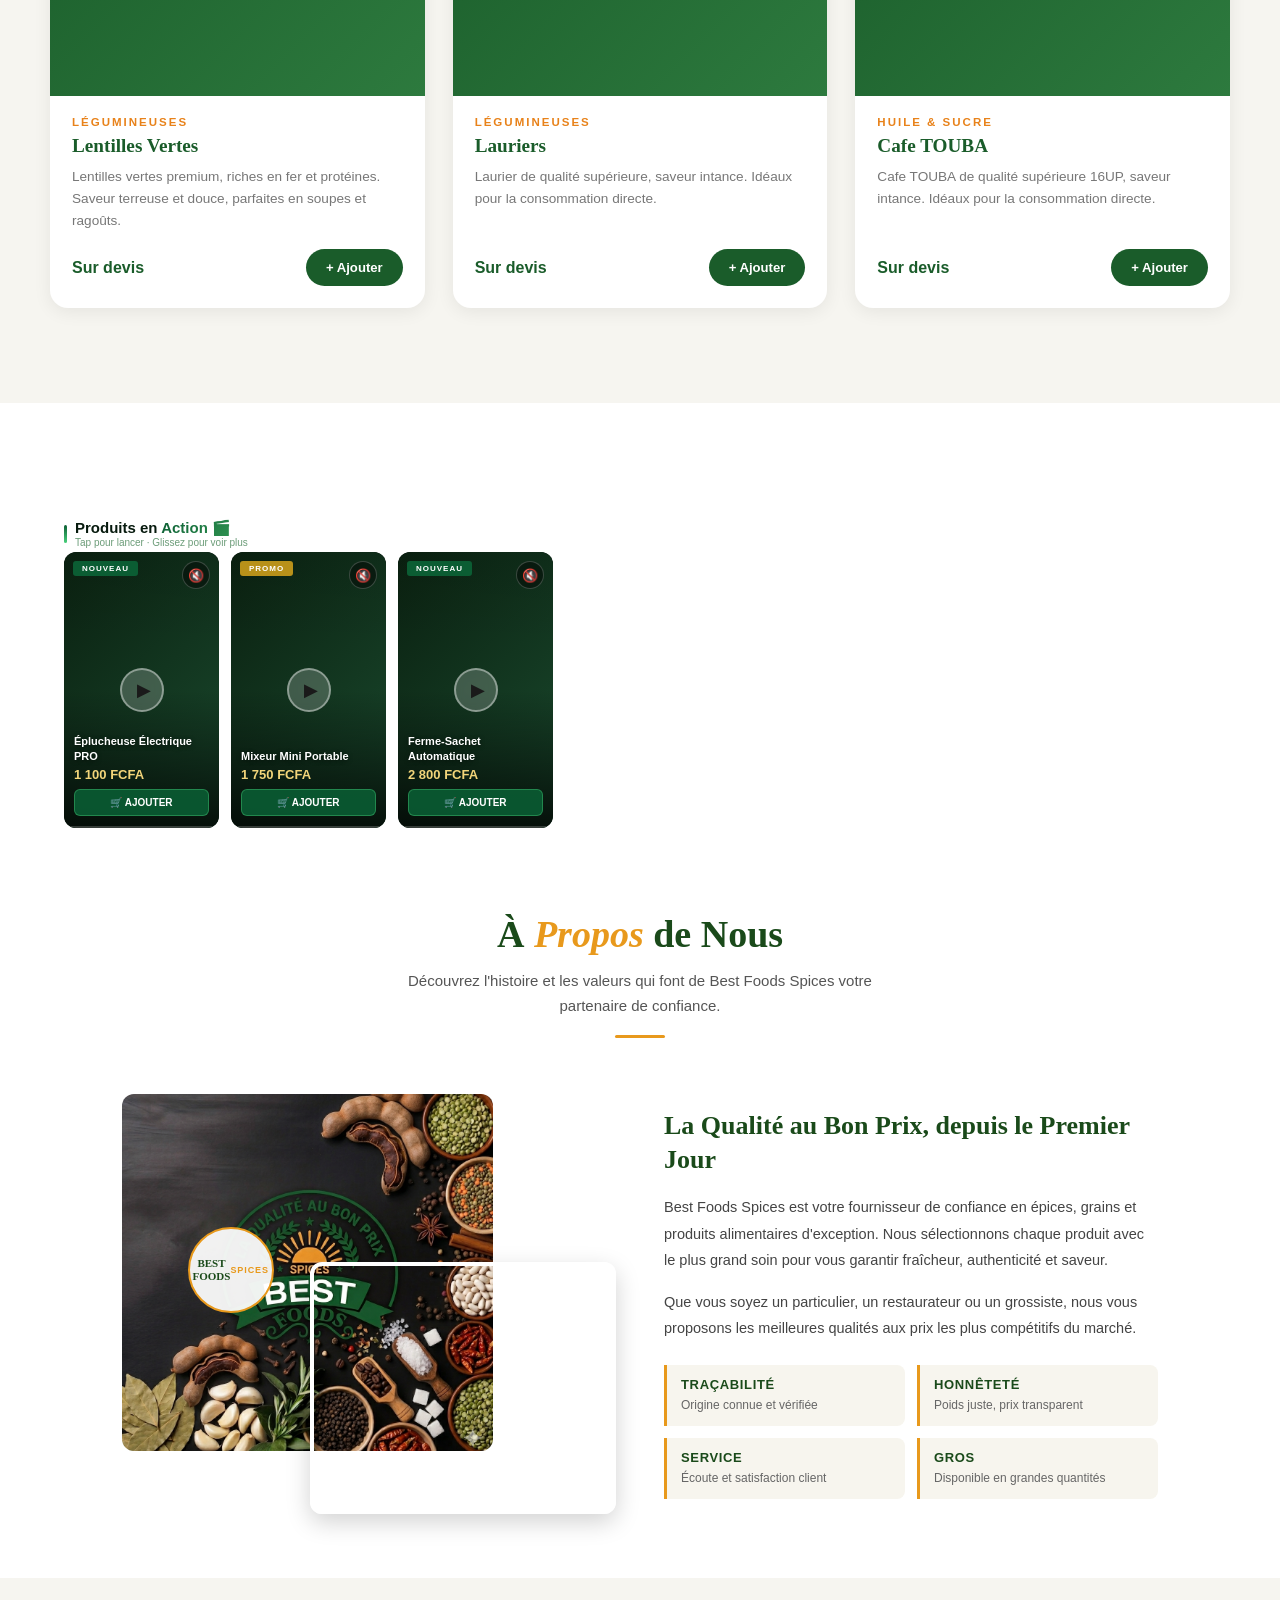
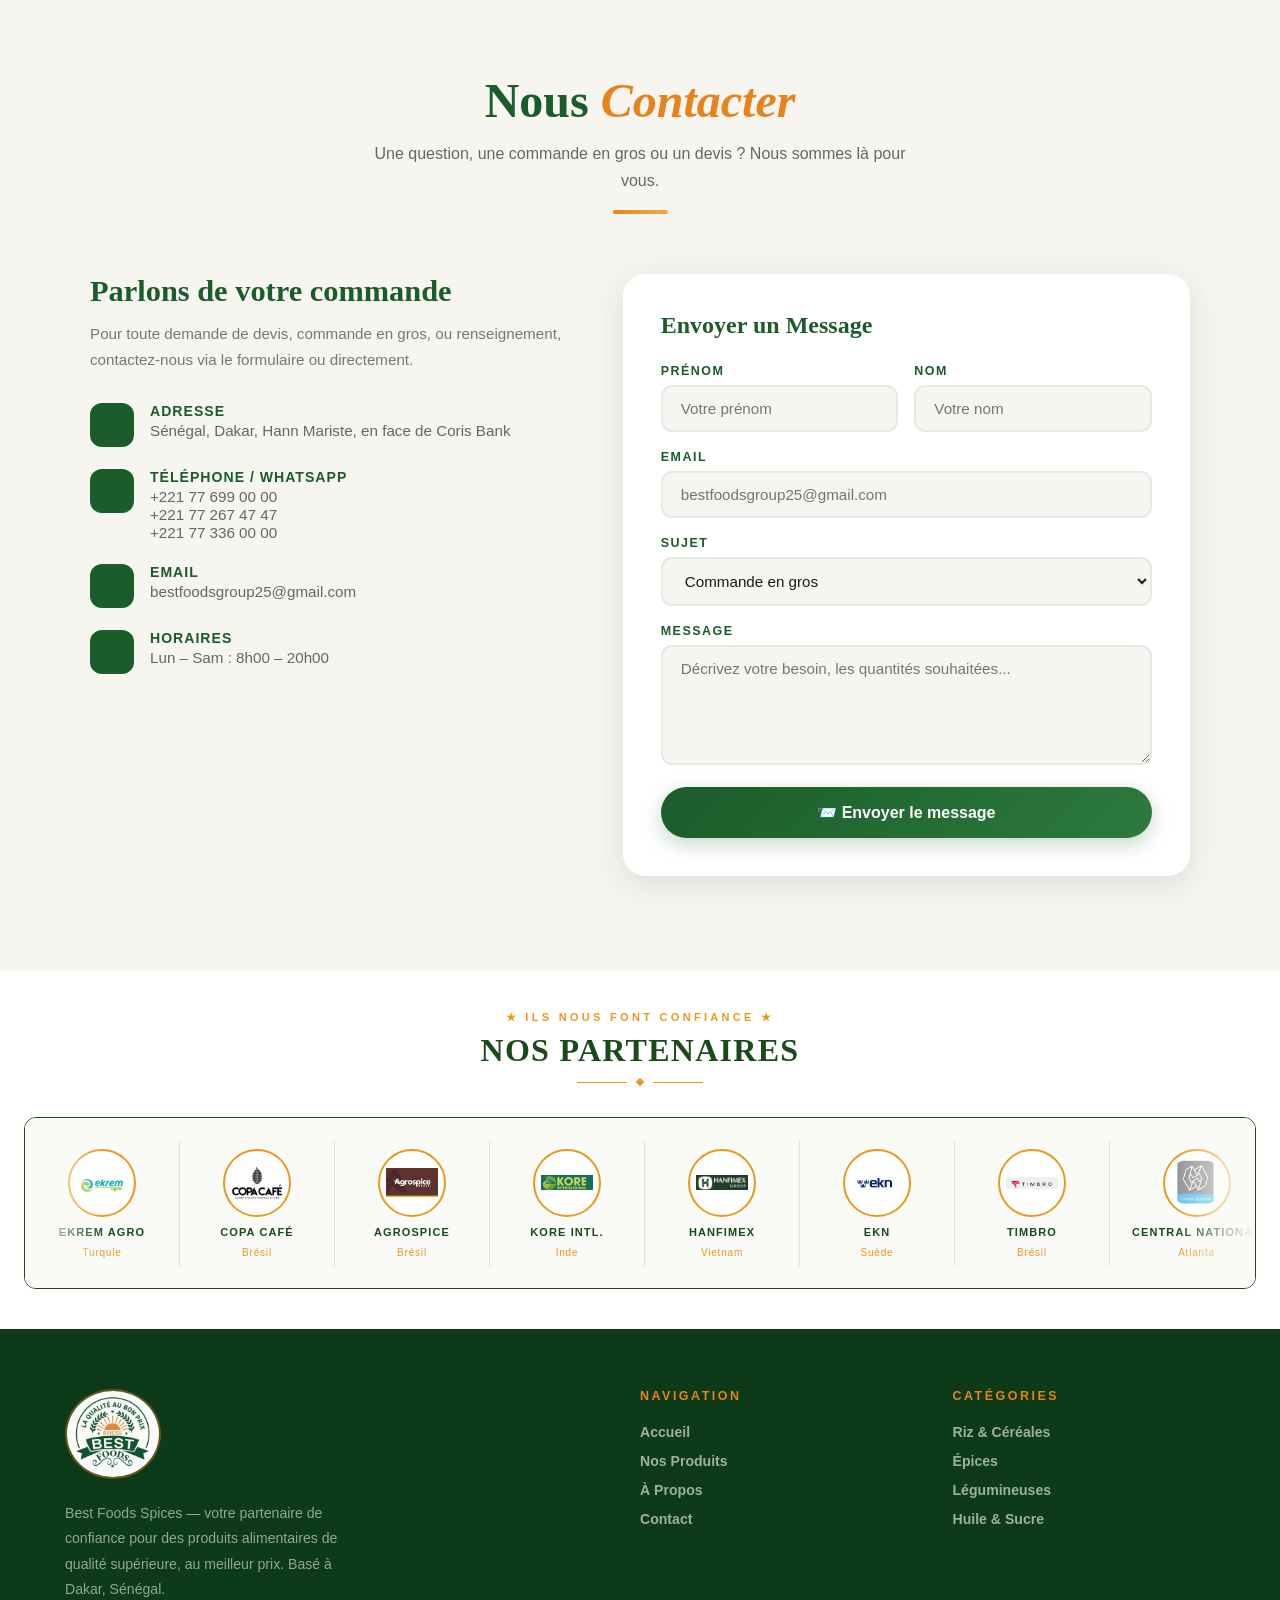
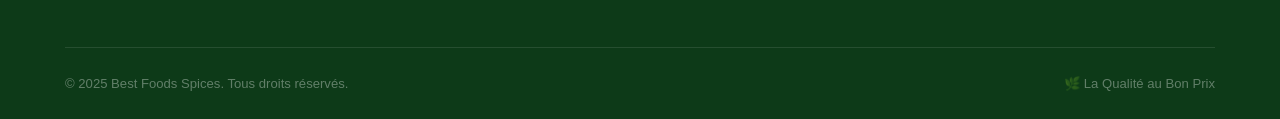
==== commit b8ed4498: "Update boutique.html" ====
--- a/boutique.html
+++ b/boutique.html
@@ -440,7 +440,7 @@
     <!-- CARTE 3 -->
     <div class="vr-card" onclick="reelToggle(this)" style="flex-shrink:0; width:155px; border-radius:12px; overflow:hidden; cursor:pointer; position:relative; background:#041209;">
       <div class="vr-inner" style="position:relative; width:100%; aspect-ratio:9/16; background:linear-gradient(135deg,#0a2010,#1a4a2e); border-radius:12px; overflow:hidden;">
-        <video class="vr-video" src="ferme-sachet.mp4" muted loop playsinline preload="none" style="position:absolute; inset:0; width:100%; height:100%; object-fit:cover;"></video>
+        <video class="vr-video" src="oipiment360rotation.mp4" muted loop playsinline preload="none" style="position:absolute; inset:0; width:100%; height:100%; object-fit:cover;"></video>
         <div style="position:absolute; inset:0; background:linear-gradient(180deg,rgba(0,0,0,0.06) 0%,transparent 35%,transparent 50%,rgba(0,0,0,0.78) 100%); z-index:2; pointer-events:none;"></div>
         <span style="position:absolute; top:9px; left:9px; z-index:4; padding:3px 9px; font-size:8px; font-weight:800; letter-spacing:1px; text-transform:uppercase; border-radius:3px; color:white; background:#0B5D33;">Nouveau</span>
         <button onclick="event.stopPropagation(); reelMute(this)" style="position:absolute; top:9px; right:9px; z-index:4; background:rgba(0,0,0,0.4); border:1px solid rgba(255,255,255,0.2); border-radius:50%; width:28px; height:28px; display:flex; align-items:center; justify-content:center; color:white; font-size:13px; cursor:pointer;">🔇</button>
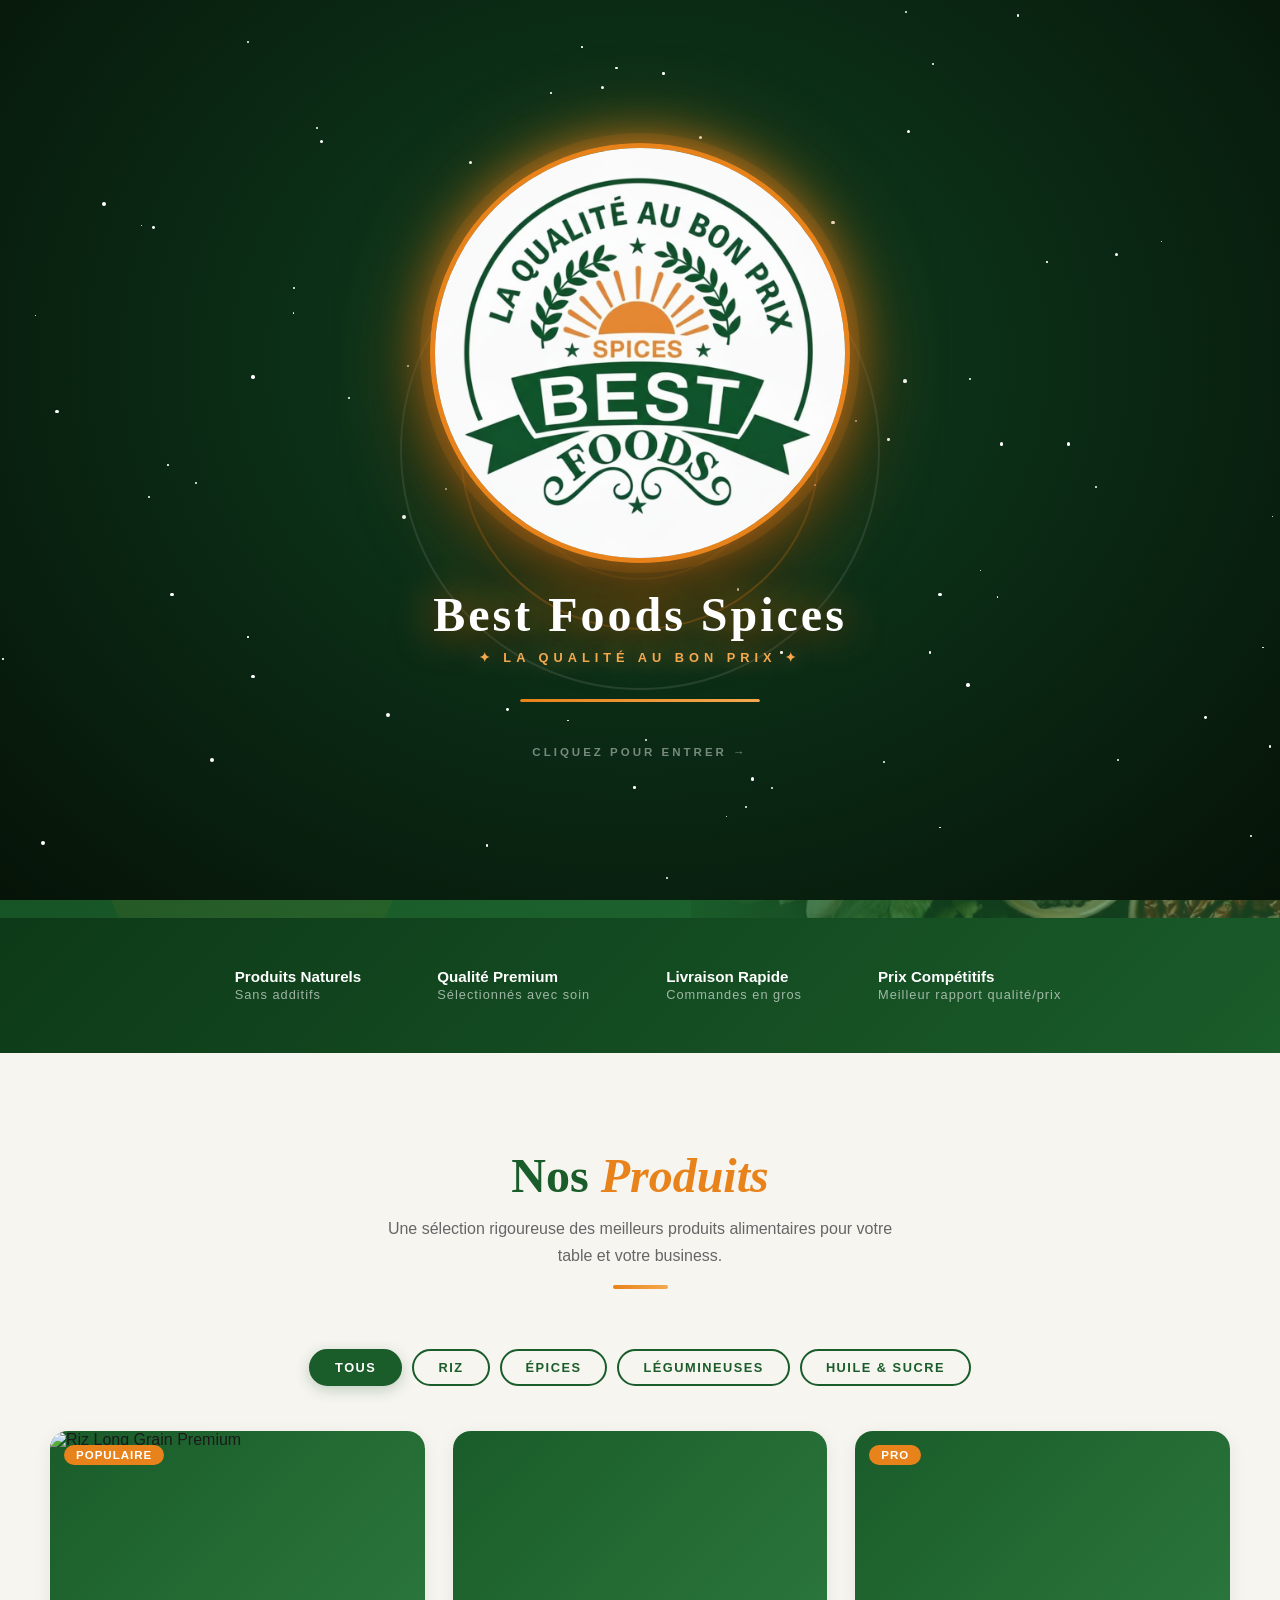
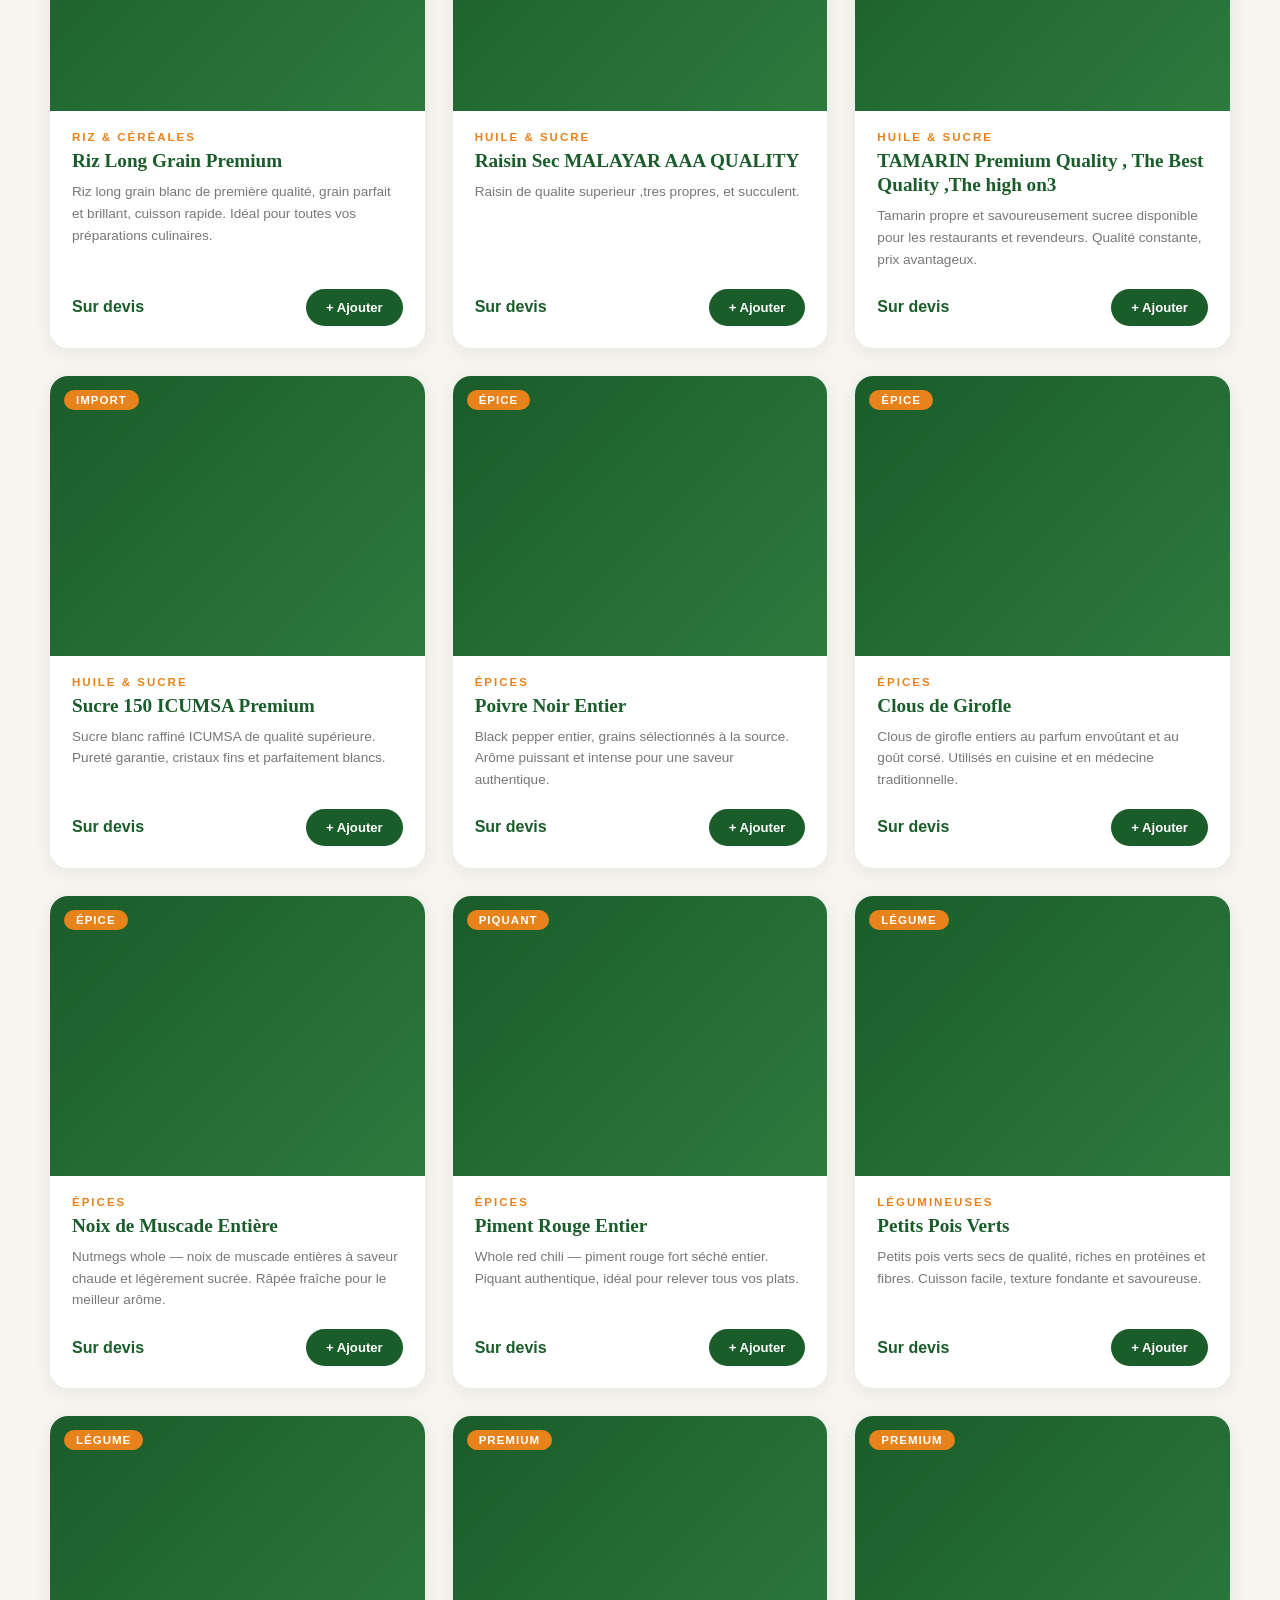
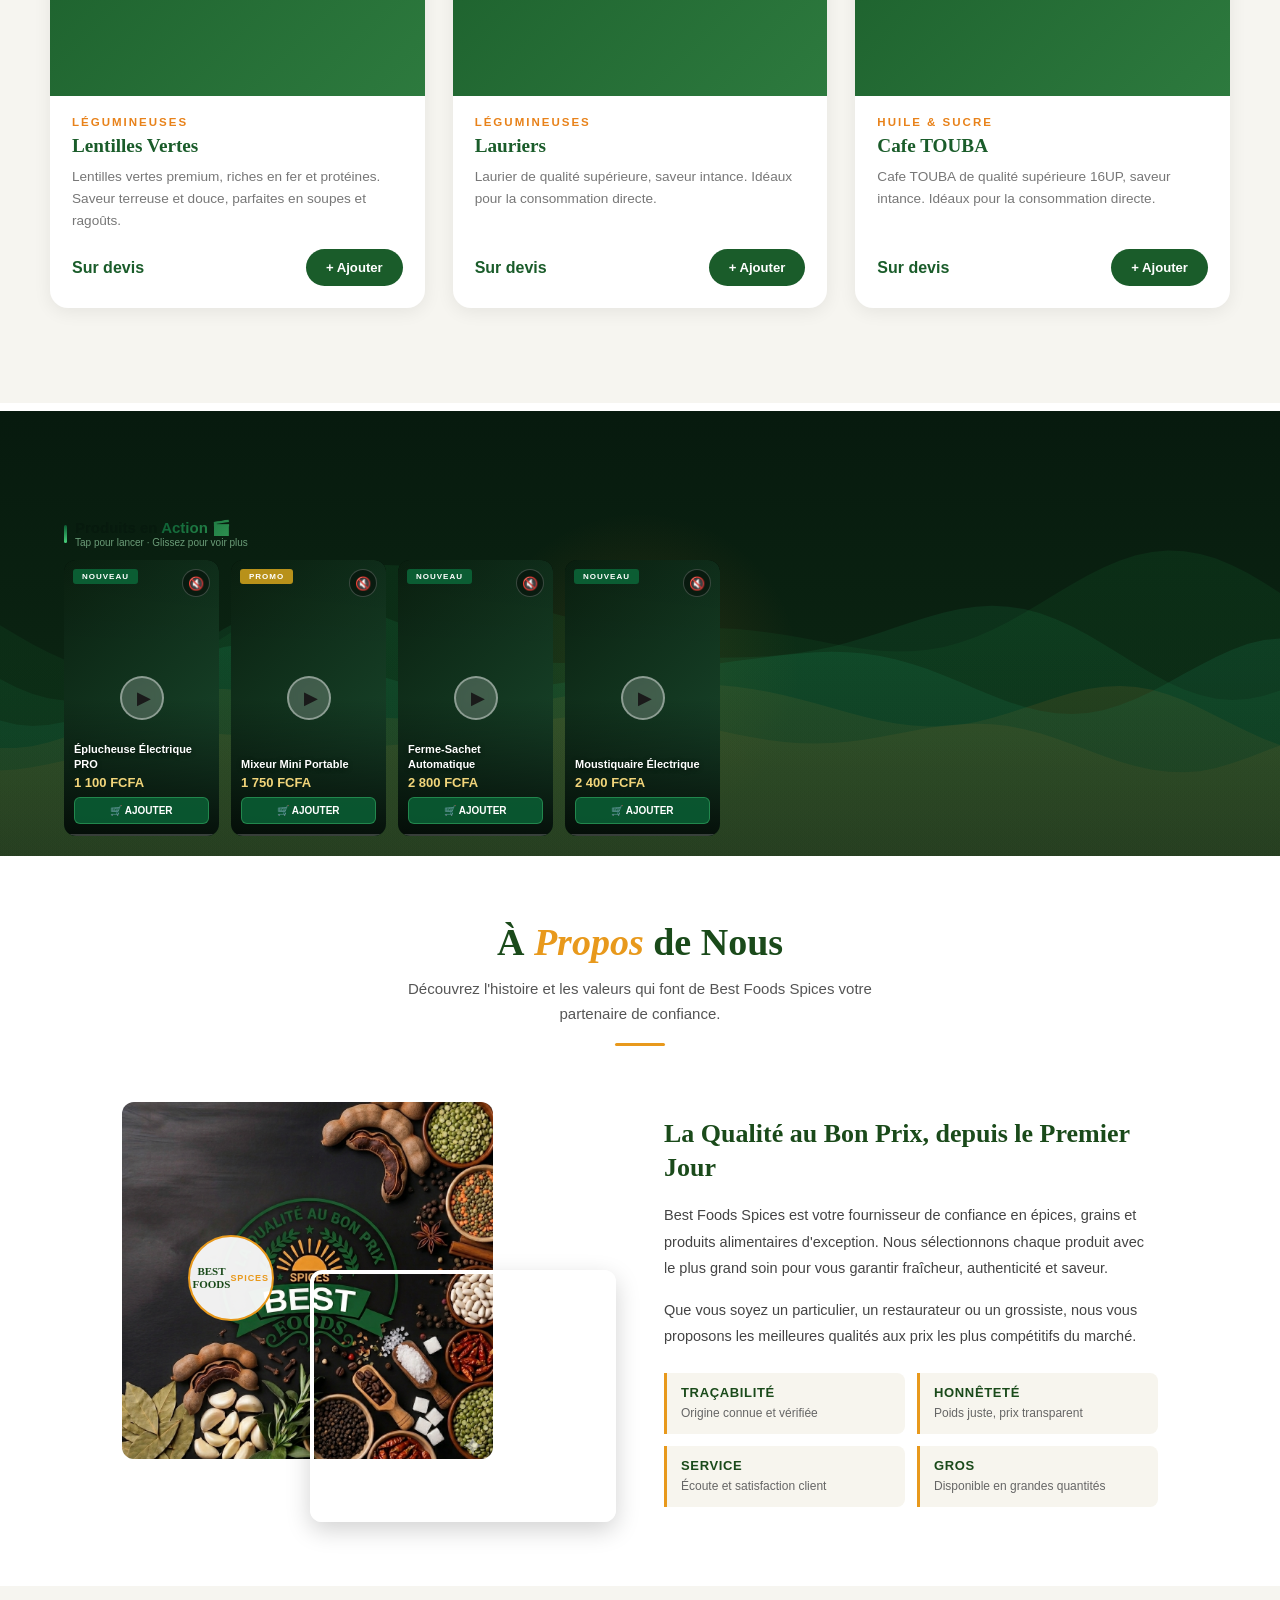
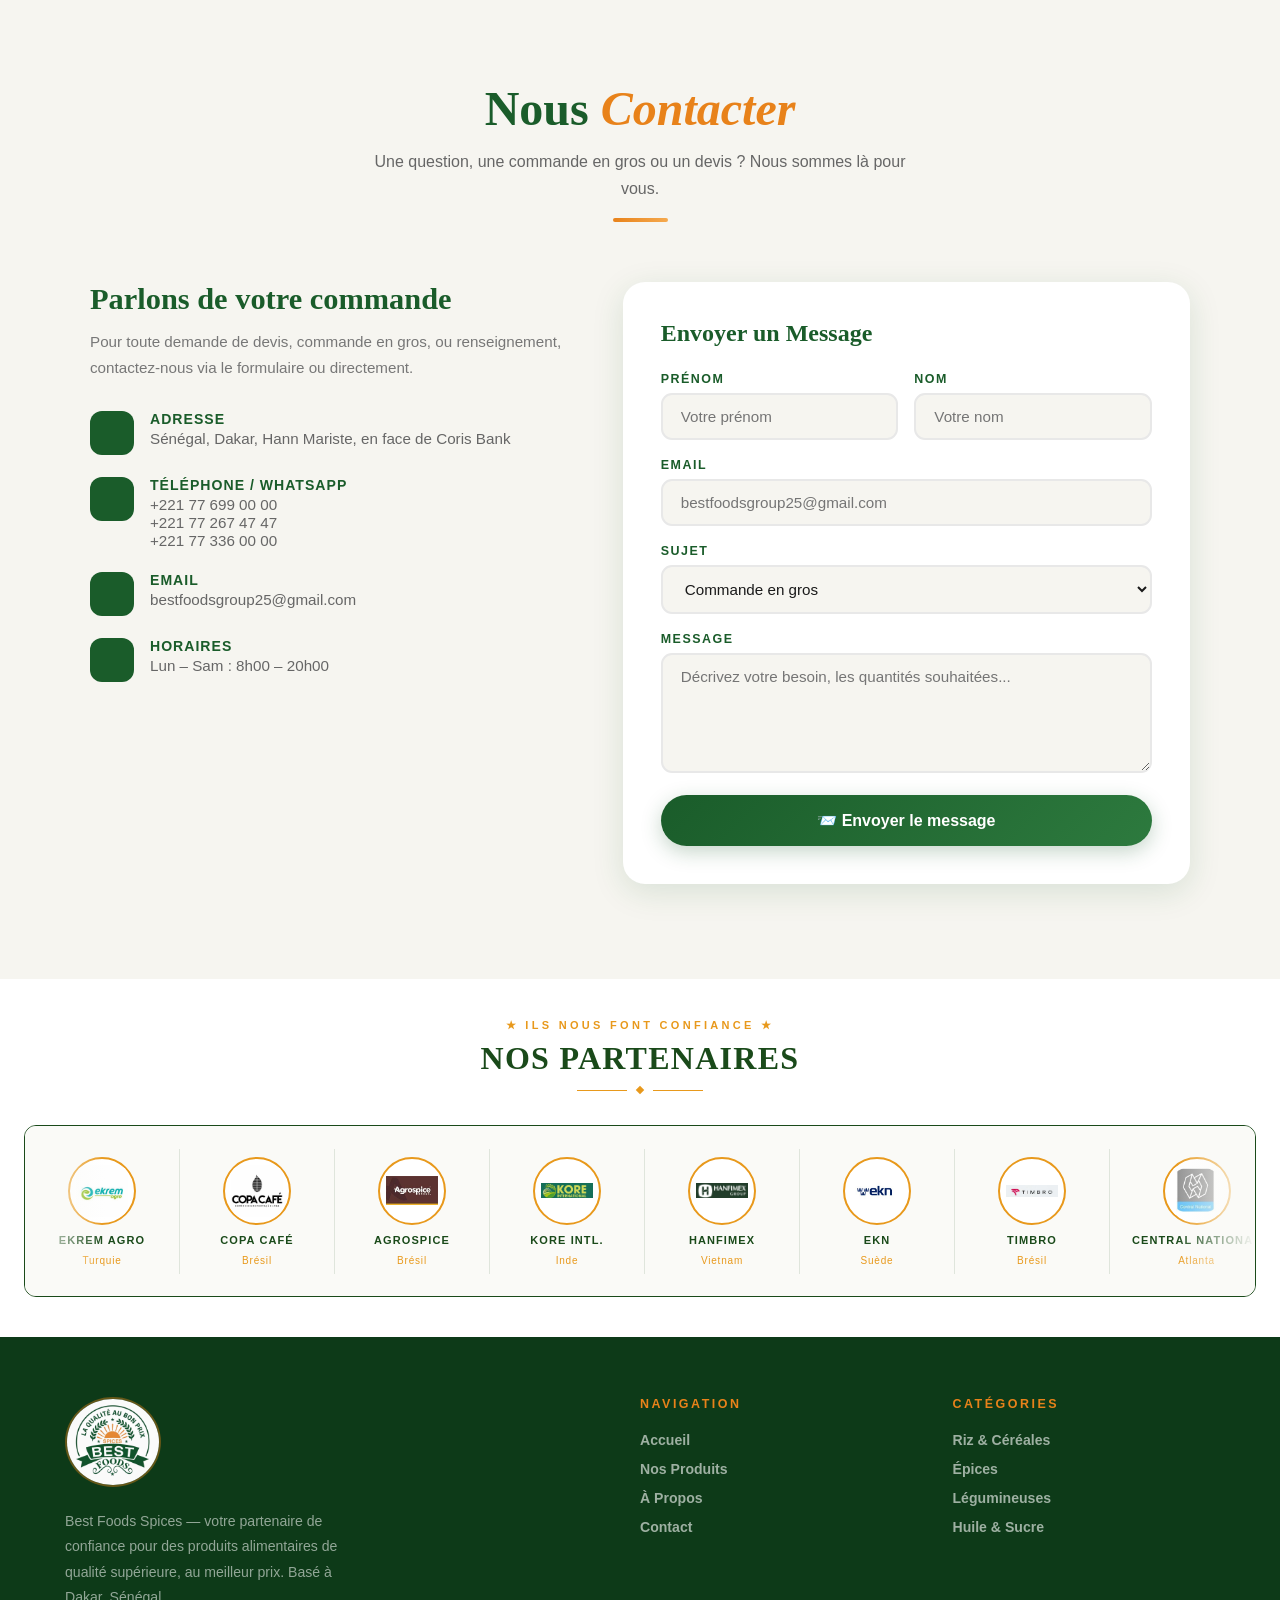
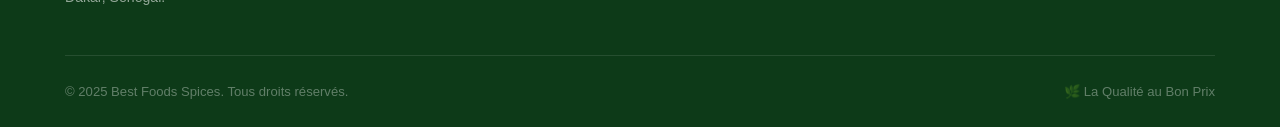
==== commit b5be7d04: "SD" ====
--- a/boutique.html
+++ b/boutique.html
@@ -385,123 +385,243 @@
   <div class="grille-produits" id="grille"></div>
 </section>
 
-  <!-- ===== SECTION PRODUITS EN ACTION ===== -->
-<section style="background:white; margin-top:8px; padding-bottom:8px;">
-  <div style="display:flex; align-items:center; justify-content:space-between; padding:13px 14px 4px;">
+ <!-- ===== SECTION PRODUITS EN ACTION + VAGUE ===== -->
+<section id="produits-action" style="background:white; margin-top:8px; padding-bottom:8px; position:relative; overflow:hidden;">
+
+  <!-- CANVAS VAGUE DERRIÈRE -->
+  <canvas id="reelCanvas" style="position:absolute; inset:0; width:100%; height:100%; z-index:0; pointer-events:none;"></canvas>
+
+  <!-- TITRE -->
+  <div style="position:relative; z-index:1; display:flex; align-items:center; justify-content:space-between; padding:13px 14px 4px;">
     <div style="display:flex; align-items:center; gap:8px;">
       <div style="width:3px; height:18px; background:linear-gradient(180deg,#0B5D33,#49D17C); border-radius:2px;"></div>
       <div>
-        <div style="font-size:15px; font-weight:800; color:#071a0e;">Produits en <span style="background:linear-gradient(135deg,#0B5D33,#2e9150); -webkit-background-clip:text; -webkit-text-fill-color:transparent; background-clip:text;">Action 🎬</span></div>
+        <div style="font-size:15px; font-weight:800; color:#071a0e;">
+          Produits en <span style="background:linear-gradient(135deg,#0B5D33,#2e9150); -webkit-background-clip:text; -webkit-text-fill-color:transparent; background-clip:text;">Action 🎬</span>
+        </div>
         <div style="font-size:10px; color:#6b9c78;">Tap pour lancer · Glissez pour voir plus</div>
       </div>
     </div>
   </div>
 
-  <div style="display:flex; gap:12px; overflow-x:auto; padding:0 0 12px 14px; scrollbar-width:none; -webkit-overflow-scrolling:touch;">
+  <!-- CARTES VIDÉO -->
+  <div style="position:relative; z-index:1; display:flex; gap:12px; overflow-x:auto; padding:8px 0 12px 14px; scrollbar-width:none; -webkit-overflow-scrolling:touch;">
 
     <!-- CARTE 1 -->
-    <div class="vr-card" onclick="reelToggle(this)" style="flex-shrink:0; width:155px; border-radius:12px; overflow:hidden; cursor:pointer; position:relative; background:#041209;">
-      <div class="vr-inner" style="position:relative; width:100%; aspect-ratio:9/16; background:linear-gradient(135deg,#0a2010,#1a4a2e); border-radius:12px; overflow:hidden;">
-        <video class="vr-video" src="eplucheuse.mp4" muted loop playsinline preload="none" style="position:absolute; inset:0; width:100%; height:100%; object-fit:cover;"></video>
-        <div style="position:absolute; inset:0; background:linear-gradient(180deg,rgba(0,0,0,0.06) 0%,transparent 35%,transparent 50%,rgba(0,0,0,0.78) 100%); z-index:2; pointer-events:none;"></div>
-        <span style="position:absolute; top:9px; left:9px; z-index:4; padding:3px 9px; font-size:8px; font-weight:800; letter-spacing:1px; text-transform:uppercase; border-radius:3px; color:white; background:#0B5D33;">Nouveau</span>
-        <button onclick="event.stopPropagation(); reelMute(this)" style="position:absolute; top:9px; right:9px; z-index:4; background:rgba(0,0,0,0.4); border:1px solid rgba(255,255,255,0.2); border-radius:50%; width:28px; height:28px; display:flex; align-items:center; justify-content:center; color:white; font-size:13px; cursor:pointer;">🔇</button>
-        <div class="vr-play" style="position:absolute; inset:0; display:flex; align-items:center; justify-content:center; z-index:3; transition:opacity 0.25s;">
-          <div style="width:44px; height:44px; background:rgba(255,255,255,0.2); border-radius:50%; display:flex; align-items:center; justify-content:center; backdrop-filter:blur(4px); border:2px solid rgba(255,255,255,0.4); padding-left:4px; font-size:18px;">▶</div>
-        </div>
-        <div style="position:absolute; bottom:0; left:0; right:0; height:2px; background:rgba(255,255,255,0.2); z-index:5;"><div class="vr-prog-bar" style="height:100%; background:linear-gradient(90deg,#49D17C,#f2d57a); width:0%; transition:width 0.1s linear;"></div></div>
-        <div style="position:absolute; bottom:0; left:0; right:0; z-index:4; padding:10px 10px 12px;">
-          <div style="font-size:11px; font-weight:700; color:white; line-height:1.3; margin-bottom:4px; text-shadow:0 1px 4px rgba(0,0,0,0.5);">Éplucheuse Électrique PRO</div>
-          <div style="font-size:13px; font-weight:800; color:#f2d57a; margin-bottom:7px;">1 100 FCFA</div>
-          <button onclick="event.stopPropagation();" style="width:100%; background:rgba(11,93,51,0.9); border:1px solid rgba(73,209,124,0.4); color:white; padding:7px; font-size:10px; font-weight:700; text-transform:uppercase; cursor:pointer; display:flex; align-items:center; justify-content:center; gap:5px; border-radius:6px;">🛒 Ajouter</button>
+    <div class="vr-card" onclick="reelToggle(this)" style="flex-shrink:0;width:155px;border-radius:12px;overflow:hidden;cursor:pointer;position:relative;background:#041209;">
+      <div style="position:relative;width:100%;aspect-ratio:9/16;background:linear-gradient(135deg,#0a2010,#1a4a2e);border-radius:12px;overflow:hidden;">
+        <video class="vr-video" src="eplucheuse.mp4" muted loop playsinline preload="none" style="position:absolute;inset:0;width:100%;height:100%;object-fit:cover;"></video>
+        <div style="position:absolute;inset:0;background:linear-gradient(180deg,rgba(0,0,0,.06) 0%,transparent 35%,transparent 50%,rgba(0,0,0,.78) 100%);z-index:2;pointer-events:none;"></div>
+        <span style="position:absolute;top:9px;left:9px;z-index:4;padding:3px 9px;font-size:8px;font-weight:800;letter-spacing:1px;text-transform:uppercase;border-radius:3px;color:white;background:#0B5D33;">Nouveau</span>
+        <button onclick="event.stopPropagation();reelMute(this)" style="position:absolute;top:9px;right:9px;z-index:4;background:rgba(0,0,0,.4);border:1px solid rgba(255,255,255,.2);border-radius:50%;width:28px;height:28px;display:flex;align-items:center;justify-content:center;color:white;font-size:13px;cursor:pointer;">🔇</button>
+        <div class="vr-play" style="position:absolute;inset:0;display:flex;align-items:center;justify-content:center;z-index:3;transition:opacity .25s;">
+          <div style="width:44px;height:44px;background:rgba(255,255,255,.2);border-radius:50%;display:flex;align-items:center;justify-content:center;backdrop-filter:blur(4px);border:2px solid rgba(255,255,255,.4);padding-left:4px;font-size:18px;">▶</div>
+        </div>
+        <div style="position:absolute;bottom:0;left:0;right:0;height:2px;background:rgba(255,255,255,.2);z-index:5;"><div class="vr-prog-bar" style="height:100%;background:linear-gradient(90deg,#49D17C,#f2d57a);width:0%;transition:width .1s linear;"></div></div>
+        <div style="position:absolute;bottom:0;left:0;right:0;z-index:4;padding:10px 10px 12px;">
+          <div style="font-size:11px;font-weight:700;color:white;line-height:1.3;margin-bottom:4px;text-shadow:0 1px 4px rgba(0,0,0,.5);">Éplucheuse Électrique PRO</div>
+          <div style="font-size:13px;font-weight:800;color:#f2d57a;margin-bottom:7px;">1 100 FCFA</div>
+          <button onclick="event.stopPropagation();" style="width:100%;background:rgba(11,93,51,.9);border:1px solid rgba(73,209,124,.4);color:white;padding:7px;font-size:10px;font-weight:700;text-transform:uppercase;cursor:pointer;display:flex;align-items:center;justify-content:center;gap:5px;border-radius:6px;">🛒 Ajouter</button>
         </div>
       </div>
     </div>
 
     <!-- CARTE 2 -->
-    <div class="vr-card" onclick="reelToggle(this)" style="flex-shrink:0; width:155px; border-radius:12px; overflow:hidden; cursor:pointer; position:relative; background:#041209;">
-      <div class="vr-inner" style="position:relative; width:100%; aspect-ratio:9/16; background:linear-gradient(135deg,#0a2010,#1a4a2e); border-radius:12px; overflow:hidden;">
-        <video class="vr-video" src="mixeur-mini.mp4" muted loop playsinline preload="none" style="position:absolute; inset:0; width:100%; height:100%; object-fit:cover;"></video>
-        <div style="position:absolute; inset:0; background:linear-gradient(180deg,rgba(0,0,0,0.06) 0%,transparent 35%,transparent 50%,rgba(0,0,0,0.78) 100%); z-index:2; pointer-events:none;"></div>
-        <span style="position:absolute; top:9px; left:9px; z-index:4; padding:3px 9px; font-size:8px; font-weight:800; letter-spacing:1px; text-transform:uppercase; border-radius:3px; color:white; background:#b8911a;">Promo</span>
-        <button onclick="event.stopPropagation(); reelMute(this)" style="position:absolute; top:9px; right:9px; z-index:4; background:rgba(0,0,0,0.4); border:1px solid rgba(255,255,255,0.2); border-radius:50%; width:28px; height:28px; display:flex; align-items:center; justify-content:center; color:white; font-size:13px; cursor:pointer;">🔇</button>
-        <div class="vr-play" style="position:absolute; inset:0; display:flex; align-items:center; justify-content:center; z-index:3; transition:opacity 0.25s;">
-          <div style="width:44px; height:44px; background:rgba(255,255,255,0.2); border-radius:50%; display:flex; align-items:center; justify-content:center; backdrop-filter:blur(4px); border:2px solid rgba(255,255,255,0.4); padding-left:4px; font-size:18px;">▶</div>
-        </div>
-        <div style="position:absolute; bottom:0; left:0; right:0; height:2px; background:rgba(255,255,255,0.2); z-index:5;"><div class="vr-prog-bar" style="height:100%; background:linear-gradient(90deg,#49D17C,#f2d57a); width:0%; transition:width 0.1s linear;"></div></div>
-        <div style="position:absolute; bottom:0; left:0; right:0; z-index:4; padding:10px 10px 12px;">
-          <div style="font-size:11px; font-weight:700; color:white; line-height:1.3; margin-bottom:4px; text-shadow:0 1px 4px rgba(0,0,0,0.5);">Mixeur Mini Portable</div>
-          <div style="font-size:13px; font-weight:800; color:#f2d57a; margin-bottom:7px;">1 750 FCFA</div>
-          <button onclick="event.stopPropagation();" style="width:100%; background:rgba(11,93,51,0.9); border:1px solid rgba(73,209,124,0.4); color:white; padding:7px; font-size:10px; font-weight:700; text-transform:uppercase; cursor:pointer; display:flex; align-items:center; justify-content:center; gap:5px; border-radius:6px;">🛒 Ajouter</button>
+    <div class="vr-card" onclick="reelToggle(this)" style="flex-shrink:0;width:155px;border-radius:12px;overflow:hidden;cursor:pointer;position:relative;background:#041209;">
+      <div style="position:relative;width:100%;aspect-ratio:9/16;background:linear-gradient(135deg,#0a2010,#1a4a2e);border-radius:12px;overflow:hidden;">
+        <video class="vr-video" src="mixeur-mini.mp4" muted loop playsinline preload="none" style="position:absolute;inset:0;width:100%;height:100%;object-fit:cover;"></video>
+        <div style="position:absolute;inset:0;background:linear-gradient(180deg,rgba(0,0,0,.06) 0%,transparent 35%,transparent 50%,rgba(0,0,0,.78) 100%);z-index:2;pointer-events:none;"></div>
+        <span style="position:absolute;top:9px;left:9px;z-index:4;padding:3px 9px;font-size:8px;font-weight:800;letter-spacing:1px;text-transform:uppercase;border-radius:3px;color:white;background:#b8911a;">Promo</span>
+        <button onclick="event.stopPropagation();reelMute(this)" style="position:absolute;top:9px;right:9px;z-index:4;background:rgba(0,0,0,.4);border:1px solid rgba(255,255,255,.2);border-radius:50%;width:28px;height:28px;display:flex;align-items:center;justify-content:center;color:white;font-size:13px;cursor:pointer;">🔇</button>
+        <div class="vr-play" style="position:absolute;inset:0;display:flex;align-items:center;justify-content:center;z-index:3;transition:opacity .25s;">
+          <div style="width:44px;height:44px;background:rgba(255,255,255,.2);border-radius:50%;display:flex;align-items:center;justify-content:center;backdrop-filter:blur(4px);border:2px solid rgba(255,255,255,.4);padding-left:4px;font-size:18px;">▶</div>
+        </div>
+        <div style="position:absolute;bottom:0;left:0;right:0;height:2px;background:rgba(255,255,255,.2);z-index:5;"><div class="vr-prog-bar" style="height:100%;background:linear-gradient(90deg,#49D17C,#f2d57a);width:0%;transition:width .1s linear;"></div></div>
+        <div style="position:absolute;bottom:0;left:0;right:0;z-index:4;padding:10px 10px 12px;">
+          <div style="font-size:11px;font-weight:700;color:white;line-height:1.3;margin-bottom:4px;text-shadow:0 1px 4px rgba(0,0,0,.5);">Mixeur Mini Portable</div>
+          <div style="font-size:13px;font-weight:800;color:#f2d57a;margin-bottom:7px;">1 750 FCFA</div>
+          <button onclick="event.stopPropagation();" style="width:100%;background:rgba(11,93,51,.9);border:1px solid rgba(73,209,124,.4);color:white;padding:7px;font-size:10px;font-weight:700;text-transform:uppercase;cursor:pointer;display:flex;align-items:center;justify-content:center;gap:5px;border-radius:6px;">🛒 Ajouter</button>
         </div>
       </div>
     </div>
 
     <!-- CARTE 3 -->
-    <div class="vr-card" onclick="reelToggle(this)" style="flex-shrink:0; width:155px; border-radius:12px; overflow:hidden; cursor:pointer; position:relative; background:#041209;">
-      <div class="vr-inner" style="position:relative; width:100%; aspect-ratio:9/16; background:linear-gradient(135deg,#0a2010,#1a4a2e); border-radius:12px; overflow:hidden;">
-        <video class="vr-video" src="oipiment360rotation.mp4" muted loop playsinline preload="none" style="position:absolute; inset:0; width:100%; height:100%; object-fit:cover;"></video>
-        <div style="position:absolute; inset:0; background:linear-gradient(180deg,rgba(0,0,0,0.06) 0%,transparent 35%,transparent 50%,rgba(0,0,0,0.78) 100%); z-index:2; pointer-events:none;"></div>
-        <span style="position:absolute; top:9px; left:9px; z-index:4; padding:3px 9px; font-size:8px; font-weight:800; letter-spacing:1px; text-transform:uppercase; border-radius:3px; color:white; background:#0B5D33;">Nouveau</span>
-        <button onclick="event.stopPropagation(); reelMute(this)" style="position:absolute; top:9px; right:9px; z-index:4; background:rgba(0,0,0,0.4); border:1px solid rgba(255,255,255,0.2); border-radius:50%; width:28px; height:28px; display:flex; align-items:center; justify-content:center; color:white; font-size:13px; cursor:pointer;">🔇</button>
-        <div class="vr-play" style="position:absolute; inset:0; display:flex; align-items:center; justify-content:center; z-index:3; transition:opacity 0.25s;">
-          <div style="width:44px; height:44px; background:rgba(255,255,255,0.2); border-radius:50%; display:flex; align-items:center; justify-content:center; backdrop-filter:blur(4px); border:2px solid rgba(255,255,255,0.4); padding-left:4px; font-size:18px;">▶</div>
-        </div>
-        <div style="position:absolute; bottom:0; left:0; right:0; height:2px; background:rgba(255,255,255,0.2); z-index:5;"><div class="vr-prog-bar" style="height:100%; background:linear-gradient(90deg,#49D17C,#f2d57a); width:0%; transition:width 0.1s linear;"></div></div>
-        <div style="position:absolute; bottom:0; left:0; right:0; z-index:4; padding:10px 10px 12px;">
-          <div style="font-size:11px; font-weight:700; color:white; line-height:1.3; margin-bottom:4px; text-shadow:0 1px 4px rgba(0,0,0,0.5);">Ferme-Sachet Automatique</div>
-          <div style="font-size:13px; font-weight:800; color:#f2d57a; margin-bottom:7px;">2 800 FCFA</div>
-          <button onclick="event.stopPropagation();" style="width:100%; background:rgba(11,93,51,0.9); border:1px solid rgba(73,209,124,0.4); color:white; padding:7px; font-size:10px; font-weight:700; text-transform:uppercase; cursor:pointer; display:flex; align-items:center; justify-content:center; gap:5px; border-radius:6px;">🛒 Ajouter</button>
+    <div class="vr-card" onclick="reelToggle(this)" style="flex-shrink:0;width:155px;border-radius:12px;overflow:hidden;cursor:pointer;position:relative;background:#041209;">
+      <div style="position:relative;width:100%;aspect-ratio:9/16;background:linear-gradient(135deg,#0a2010,#1a4a2e);border-radius:12px;overflow:hidden;">
+        <video class="vr-video" src="ferme-sachet.mp4" muted loop playsinline preload="none" style="position:absolute;inset:0;width:100%;height:100%;object-fit:cover;"></video>
+        <div style="position:absolute;inset:0;background:linear-gradient(180deg,rgba(0,0,0,.06) 0%,transparent 35%,transparent 50%,rgba(0,0,0,.78) 100%);z-index:2;pointer-events:none;"></div>
+        <span style="position:absolute;top:9px;left:9px;z-index:4;padding:3px 9px;font-size:8px;font-weight:800;letter-spacing:1px;text-transform:uppercase;border-radius:3px;color:white;background:#0B5D33;">Nouveau</span>
+        <button onclick="event.stopPropagation();reelMute(this)" style="position:absolute;top:9px;right:9px;z-index:4;background:rgba(0,0,0,.4);border:1px solid rgba(255,255,255,.2);border-radius:50%;width:28px;height:28px;display:flex;align-items:center;justify-content:center;color:white;font-size:13px;cursor:pointer;">🔇</button>
+        <div class="vr-play" style="position:absolute;inset:0;display:flex;align-items:center;justify-content:center;z-index:3;transition:opacity .25s;">
+          <div style="width:44px;height:44px;background:rgba(255,255,255,.2);border-radius:50%;display:flex;align-items:center;justify-content:center;backdrop-filter:blur(4px);border:2px solid rgba(255,255,255,.4);padding-left:4px;font-size:18px;">▶</div>
+        </div>
+        <div style="position:absolute;bottom:0;left:0;right:0;height:2px;background:rgba(255,255,255,.2);z-index:5;"><div class="vr-prog-bar" style="height:100%;background:linear-gradient(90deg,#49D17C,#f2d57a);width:0%;transition:width .1s linear;"></div></div>
+        <div style="position:absolute;bottom:0;left:0;right:0;z-index:4;padding:10px 10px 12px;">
+          <div style="font-size:11px;font-weight:700;color:white;line-height:1.3;margin-bottom:4px;text-shadow:0 1px 4px rgba(0,0,0,.5);">Ferme-Sachet Automatique</div>
+          <div style="font-size:13px;font-weight:800;color:#f2d57a;margin-bottom:7px;">2 800 FCFA</div>
+          <button onclick="event.stopPropagation();" style="width:100%;background:rgba(11,93,51,.9);border:1px solid rgba(73,209,124,.4);color:white;padding:7px;font-size:10px;font-weight:700;text-transform:uppercase;cursor:pointer;display:flex;align-items:center;justify-content:center;gap:5px;border-radius:6px;">🛒 Ajouter</button>
         </div>
       </div>
     </div>
 
+    <!-- CARTE 4 -->
+    <div class="vr-card" onclick="reelToggle(this)" style="flex-shrink:0;width:155px;border-radius:12px;overflow:hidden;cursor:pointer;position:relative;background:#041209;">
+      <div style="position:relative;width:100%;aspect-ratio:9/16;background:linear-gradient(135deg,#0a2010,#1a4a2e);border-radius:12px;overflow:hidden;">
+        <video class="vr-video" src="mousticaire.mp4" muted loop playsinline preload="none" style="position:absolute;inset:0;width:100%;height:100%;object-fit:cover;"></video>
+        <div style="position:absolute;inset:0;background:linear-gradient(180deg,rgba(0,0,0,.06) 0%,transparent 35%,transparent 50%,rgba(0,0,0,.78) 100%);z-index:2;pointer-events:none;"></div>
+        <span style="position:absolute;top:9px;left:9px;z-index:4;padding:3px 9px;font-size:8px;font-weight:800;letter-spacing:1px;text-transform:uppercase;border-radius:3px;color:white;background:#0B5D33;">Nouveau</span>
+        <button onclick="event.stopPropagation();reelMute(this)" style="position:absolute;top:9px;right:9px;z-index:4;background:rgba(0,0,0,.4);border:1px solid rgba(255,255,255,.2);border-radius:50%;width:28px;height:28px;display:flex;align-items:center;justify-content:center;color:white;font-size:13px;cursor:pointer;">🔇</button>
+        <div class="vr-play" style="position:absolute;inset:0;display:flex;align-items:center;justify-content:center;z-index:3;transition:opacity .25s;">
+          <div style="width:44px;height:44px;background:rgba(255,255,255,.2);border-radius:50%;display:flex;align-items:center;justify-content:center;backdrop-filter:blur(4px);border:2px solid rgba(255,255,255,.4);padding-left:4px;font-size:18px;">▶</div>
+        </div>
+        <div style="position:absolute;bottom:0;left:0;right:0;height:2px;background:rgba(255,255,255,.2);z-index:5;"><div class="vr-prog-bar" style="height:100%;background:linear-gradient(90deg,#49D17C,#f2d57a);width:0%;transition:width .1s linear;"></div></div>
+        <div style="position:absolute;bottom:0;left:0;right:0;z-index:4;padding:10px 10px 12px;">
+          <div style="font-size:11px;font-weight:700;color:white;line-height:1.3;margin-bottom:4px;text-shadow:0 1px 4px rgba(0,0,0,.5);">Moustiquaire Électrique</div>
+          <div style="font-size:13px;font-weight:800;color:#f2d57a;margin-bottom:7px;">2 400 FCFA</div>
+          <button onclick="event.stopPropagation();" style="width:100%;background:rgba(11,93,51,.9);border:1px solid rgba(73,209,124,.4);color:white;padding:7px;font-size:10px;font-weight:700;text-transform:uppercase;cursor:pointer;display:flex;align-items:center;justify-content:center;gap:5px;border-radius:6px;">🛒 Ajouter</button>
+        </div>
+      </div>
+    </div>
+
   </div>
 </section>
 
 <script>
-function reelToggle(card) {
+/* ══ VAGUE CANVAS INTERACTIVE ══ */
+(function(){
+  const sec    = document.getElementById('produits-action');
+  const canvas = document.getElementById('reelCanvas');
+  const ctx    = canvas.getContext('2d');
+  let W, H, mouseX, mouseY, smoothX, smoothY, t = 0;
+
+  function resize(){
+    W = canvas.width  = sec.offsetWidth;
+    H = canvas.height = sec.offsetHeight;
+    mouseX = smoothX = W / 2;
+    mouseY = smoothY = H / 2;
+  }
+  resize();
+  window.addEventListener('resize', resize);
+
+  sec.addEventListener('mousemove', function(e){
+    const r = sec.getBoundingClientRect();
+    mouseX = e.clientX - r.left;
+    mouseY = e.clientY - r.top;
+  });
+
+  /* Calcul d'une ligne de vague */
+  function waveY(x, time, layer){
+    const base = H * (0.45 + layer * 0.08);
+    const a1   = 40 - layer * 5;
+    const a2   = 22 - layer * 3;
+    const dx   = x - smoothX;
+    const dy   = smoothY - base;
+    const dist = Math.sqrt(dx*dx + dy*dy);
+    const pull = Math.max(0, 1 - dist / (W * 0.45));
+    return base
+      + Math.sin(x * (0.009 + layer*0.002) + time*(0.55 + layer*0.1)) * a1
+      + Math.sin(x * (0.015 + layer*0.001) - time*(0.38 + layer*0.08) + layer) * a2
+      + pull * dy * 0.3;
+  }
+
+  function drawLayer(layer){
+    const alpha = 0.08 + layer * 0.05;
+    /* couleurs Best Foods : vert + touche orange */
+    const hue   = layer < 3 ? 140 + layer*8 : 32;
+    ctx.beginPath();
+    ctx.moveTo(0, H);
+    for(let i = 0; i <= 80; i++){
+      const x = (i/80)*W;
+      ctx.lineTo(x, waveY(x, t, layer));
+    }
+    ctx.lineTo(W, H);
+    ctx.closePath();
+    const g = ctx.createLinearGradient(0, H*0.1, 0, H);
+    g.addColorStop(0, `hsla(${hue},70%,38%,${alpha+0.06})`);
+    g.addColorStop(1, `hsla(${hue},60%,22%,${alpha})`);
+    ctx.fillStyle = g;
+    ctx.fill();
+  }
+
+  function loop(){
+    t += 0.011;
+    smoothX += (mouseX - smoothX) * 0.05;
+    smoothY += (mouseY - smoothY) * 0.05;
+
+    ctx.clearRect(0, 0, W, H);
+
+    /* fond dégradé sombre */
+    const bg = ctx.createLinearGradient(0, 0, 0, H);
+    bg.addColorStop(0, '#071a0e');
+    bg.addColorStop(1, '#0d2a14');
+    ctx.fillStyle = bg;
+    ctx.fillRect(0, 0, W, H);
+
+    /* glow souris */
+    const gx  = smoothX;
+    const gy  = waveY(smoothX, t, 2);
+    const grd = ctx.createRadialGradient(gx, gy, 0, gx, gy, 160);
+    grd.addColorStop(0, 'rgba(232,130,26,0.14)');
+    grd.addColorStop(1, 'rgba(232,130,26,0)');
+    ctx.fillStyle = grd;
+    ctx.fillRect(0, 0, W, H);
+
+    /* 5 couches de vagues */
+    for(let l = 4; l >= 0; l--) drawLayer(l);
+
+    requestAnimationFrame(loop);
+  }
+  loop();
+})();
+
+/* ══ LECTURE / PAUSE ══ */
+function reelToggle(card){
   const vid = card.querySelector('.vr-video');
-  if (!vid) return;
-  if (vid.paused) {
-    vid.play().then(() => card.classList.add('playing')).catch(() => {});
+  if(!vid) return;
+  if(vid.paused){
+    vid.play().then(()=>card.classList.add('playing')).catch(()=>{});
   } else {
     vid.pause();
     card.classList.remove('playing');
   }
 }
-function reelMute(btn) {
+
+/* ══ MUTE ══ */
+function reelMute(btn){
   const vid = btn.closest('.vr-card').querySelector('.vr-video');
-  if (!vid) return;
+  if(!vid) return;
   vid.muted = !vid.muted;
   btn.textContent = vid.muted ? '🔇' : '🔊';
 }
-document.querySelectorAll('.vr-card').forEach(card => {
+
+/* ══ PROGRESSION ══ */
+document.querySelectorAll('.vr-card').forEach(card=>{
   const vid = card.querySelector('.vr-video');
   const bar = card.querySelector('.vr-prog-bar');
-  if (!vid || !bar) return;
-  vid.addEventListener('timeupdate', () => {
-    if (vid.duration) bar.style.width = (vid.currentTime / vid.duration * 100) + '%';
+  if(!vid||!bar) return;
+  vid.addEventListener('timeupdate',()=>{
+    if(vid.duration) bar.style.width=(vid.currentTime/vid.duration*100)+'%';
   });
 });
-if ('IntersectionObserver' in window) {
-  const obs = new IntersectionObserver(entries => {
-    entries.forEach(entry => {
-      const vid = entry.target.querySelector('.vr-video');
-      if (!vid) return;
-      if (entry.isIntersecting) {
-        vid.play().then(() => entry.target.classList.add('playing')).catch(() => {});
+
+/* ══ AUTOPLAY INTERSECTION ══ */
+if('IntersectionObserver' in window){
+  const obs = new IntersectionObserver(entries=>{
+    entries.forEach(e=>{
+      const vid = e.target.querySelector('.vr-video');
+      if(!vid) return;
+      if(e.isIntersecting){
+        vid.play().then(()=>e.target.classList.add('playing')).catch(()=>{});
       } else {
         vid.pause();
-        entry.target.classList.remove('playing');
+        e.target.classList.remove('playing');
       }
     });
-  }, { threshold: 0.65 });
-  document.querySelectorAll('.vr-card').forEach(c => obs.observe(c));
+  },{threshold:0.65});
+  document.querySelectorAll('.vr-card').forEach(c=>obs.observe(c));
 }
 </script>
-
-<!-- À PROPOS -->
+<!-- ===== FIN SECTION PRODUITS EN ACTION ===== -->
   
 <!-- À PROPOS -->
 <!-- ===== SECTION À PROPOS BEST FOODS — VIDÉO EN BOUCLE ===== -->
